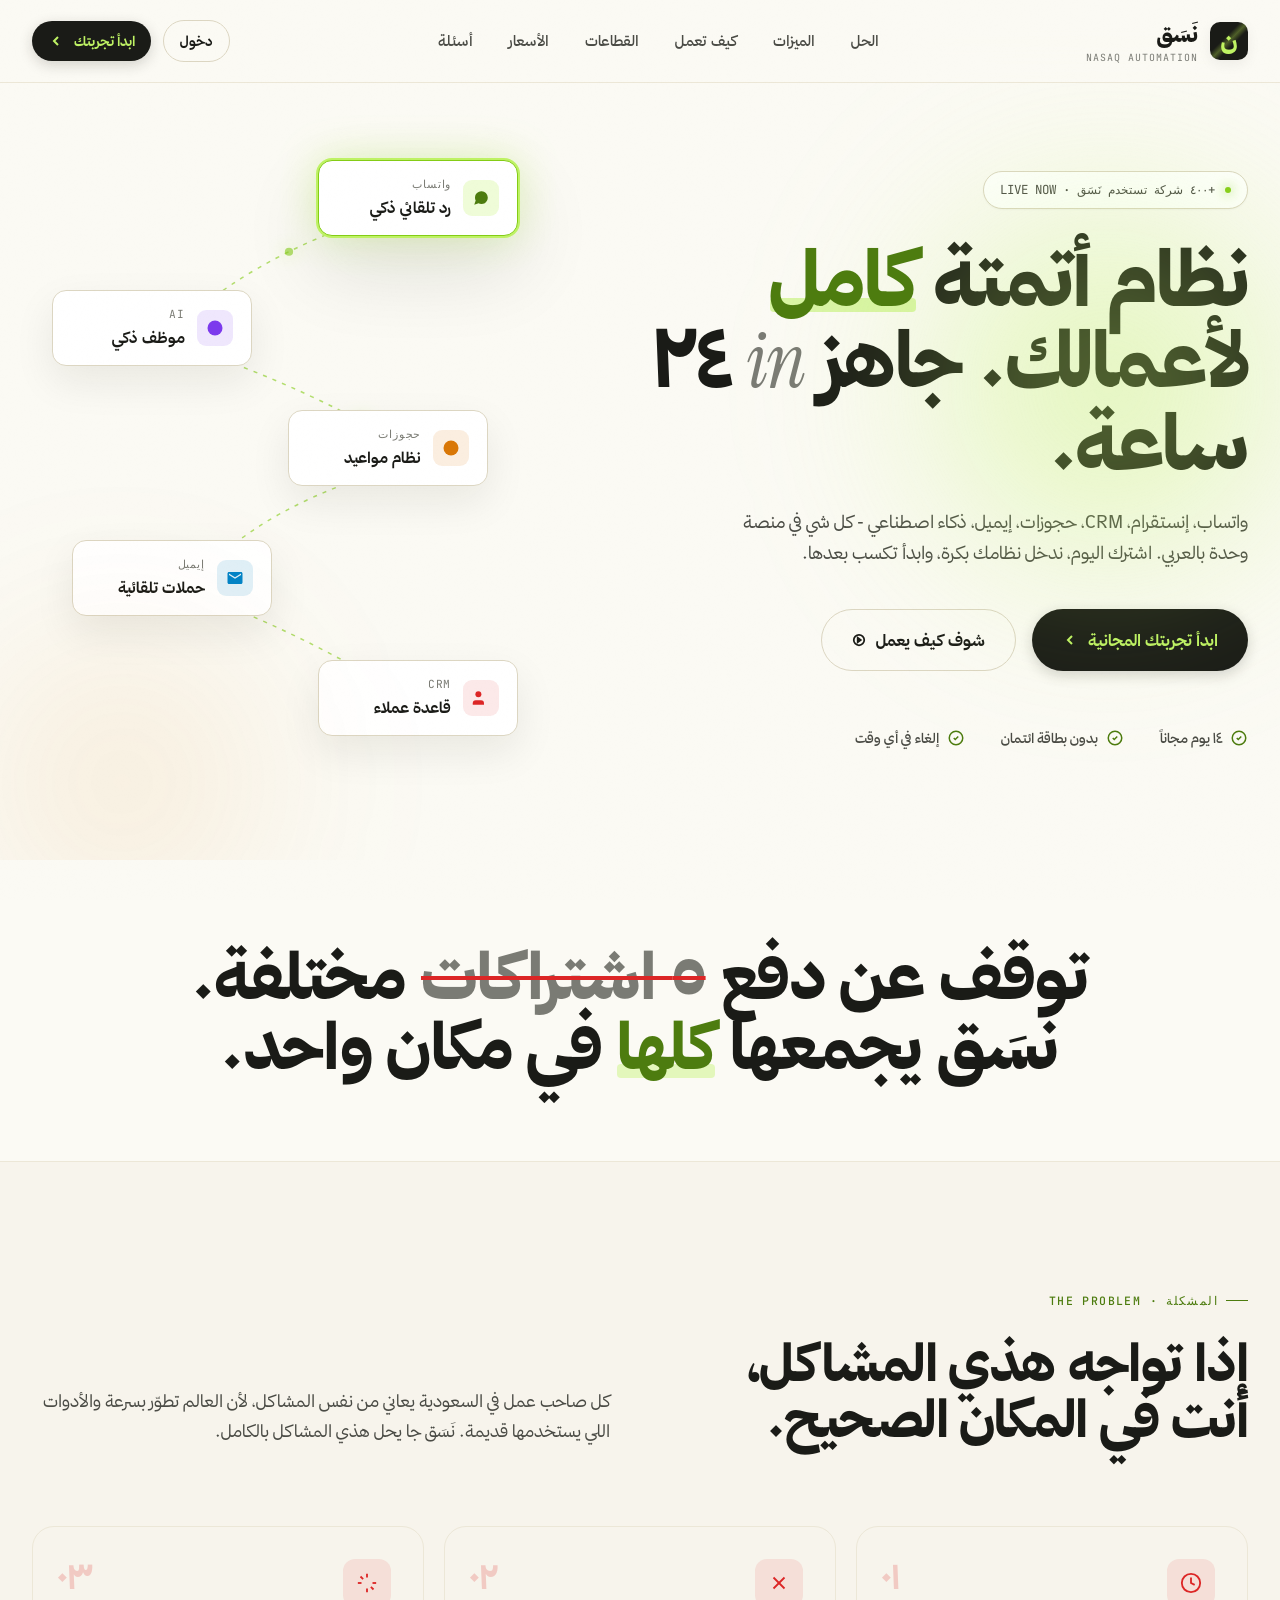
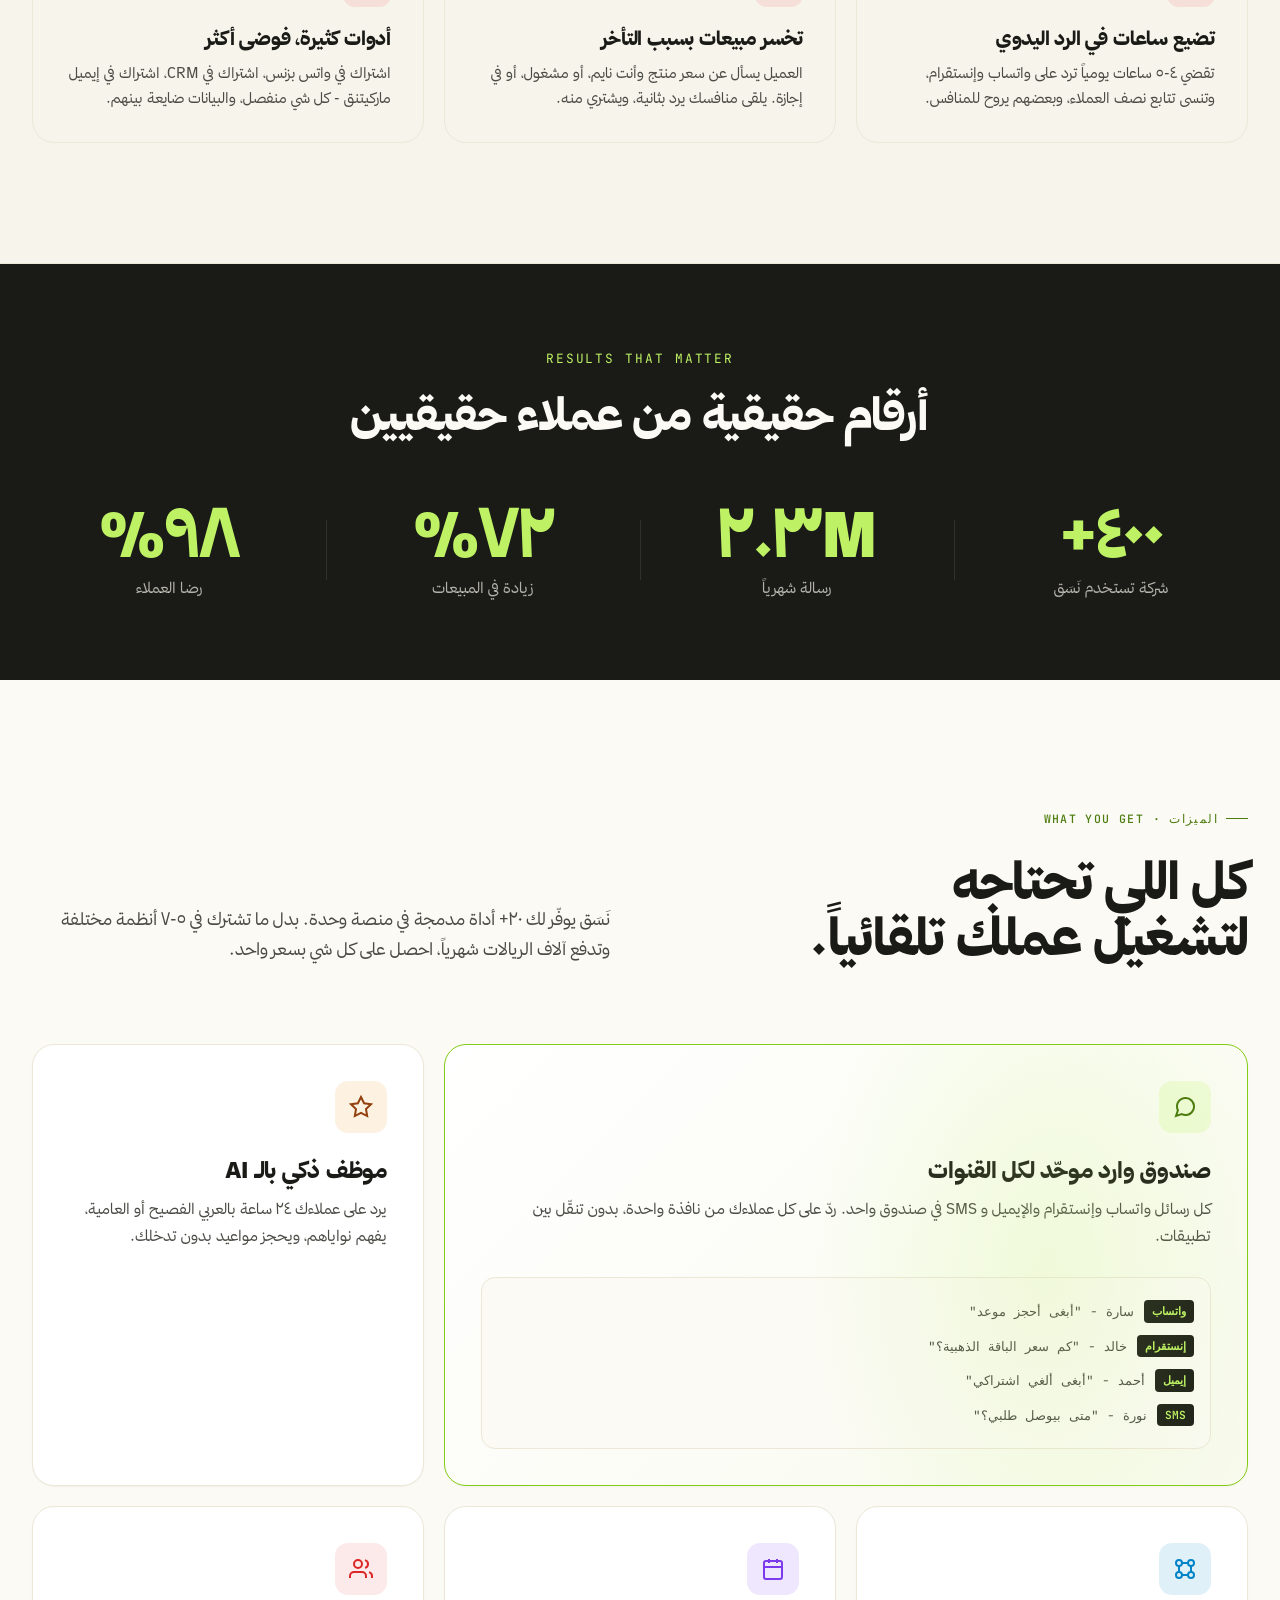
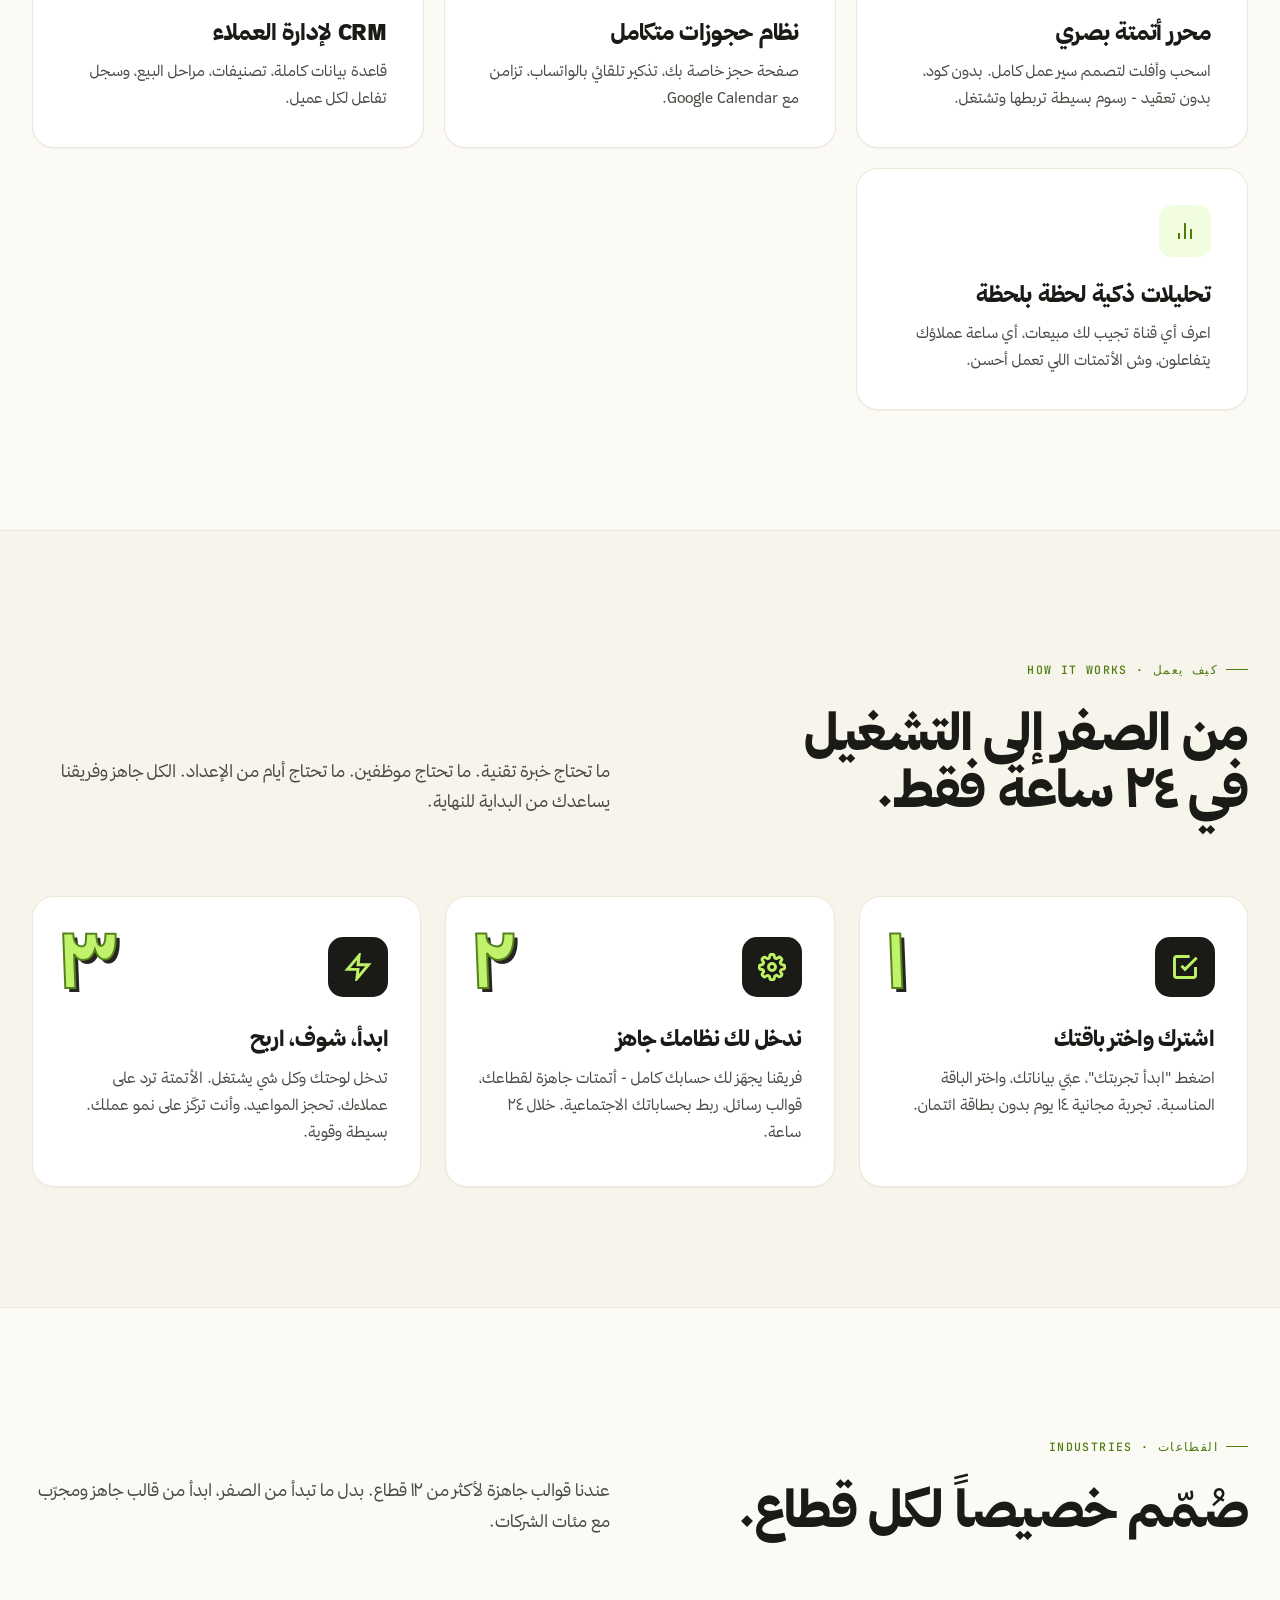
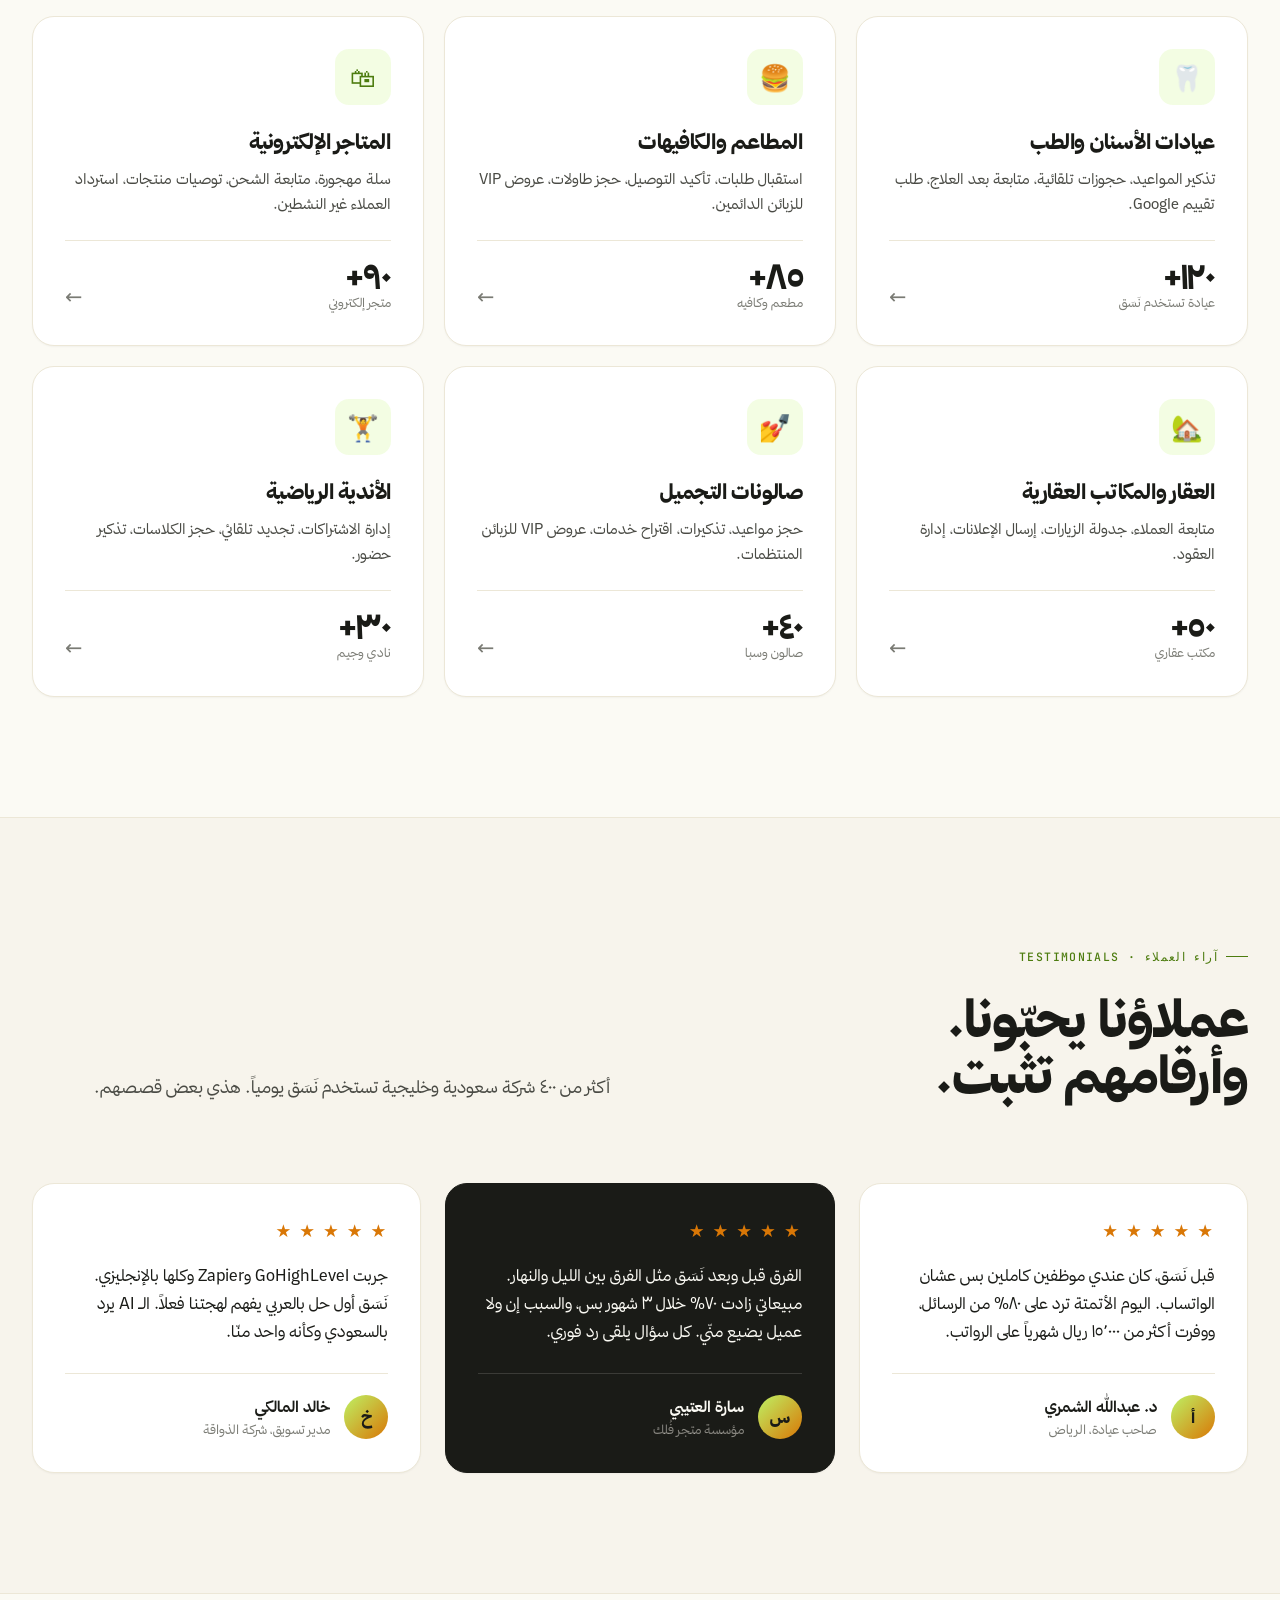
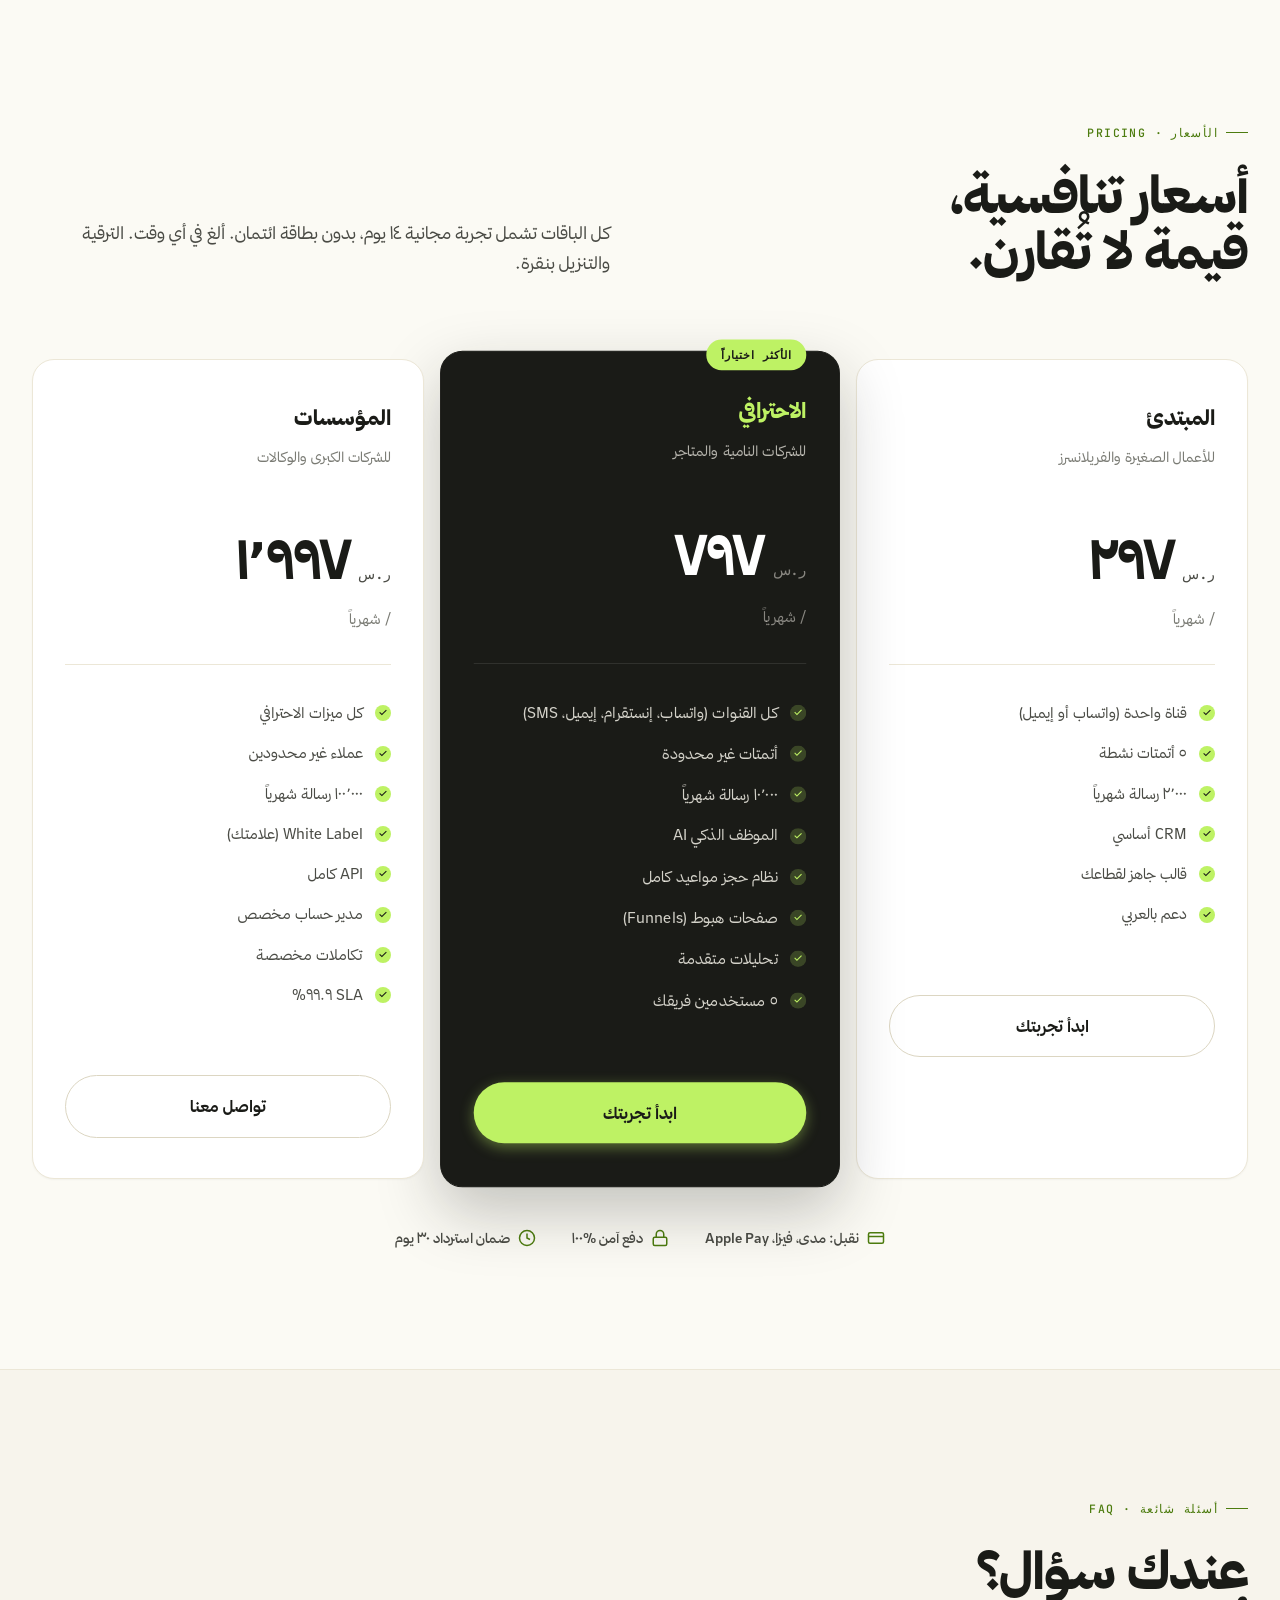
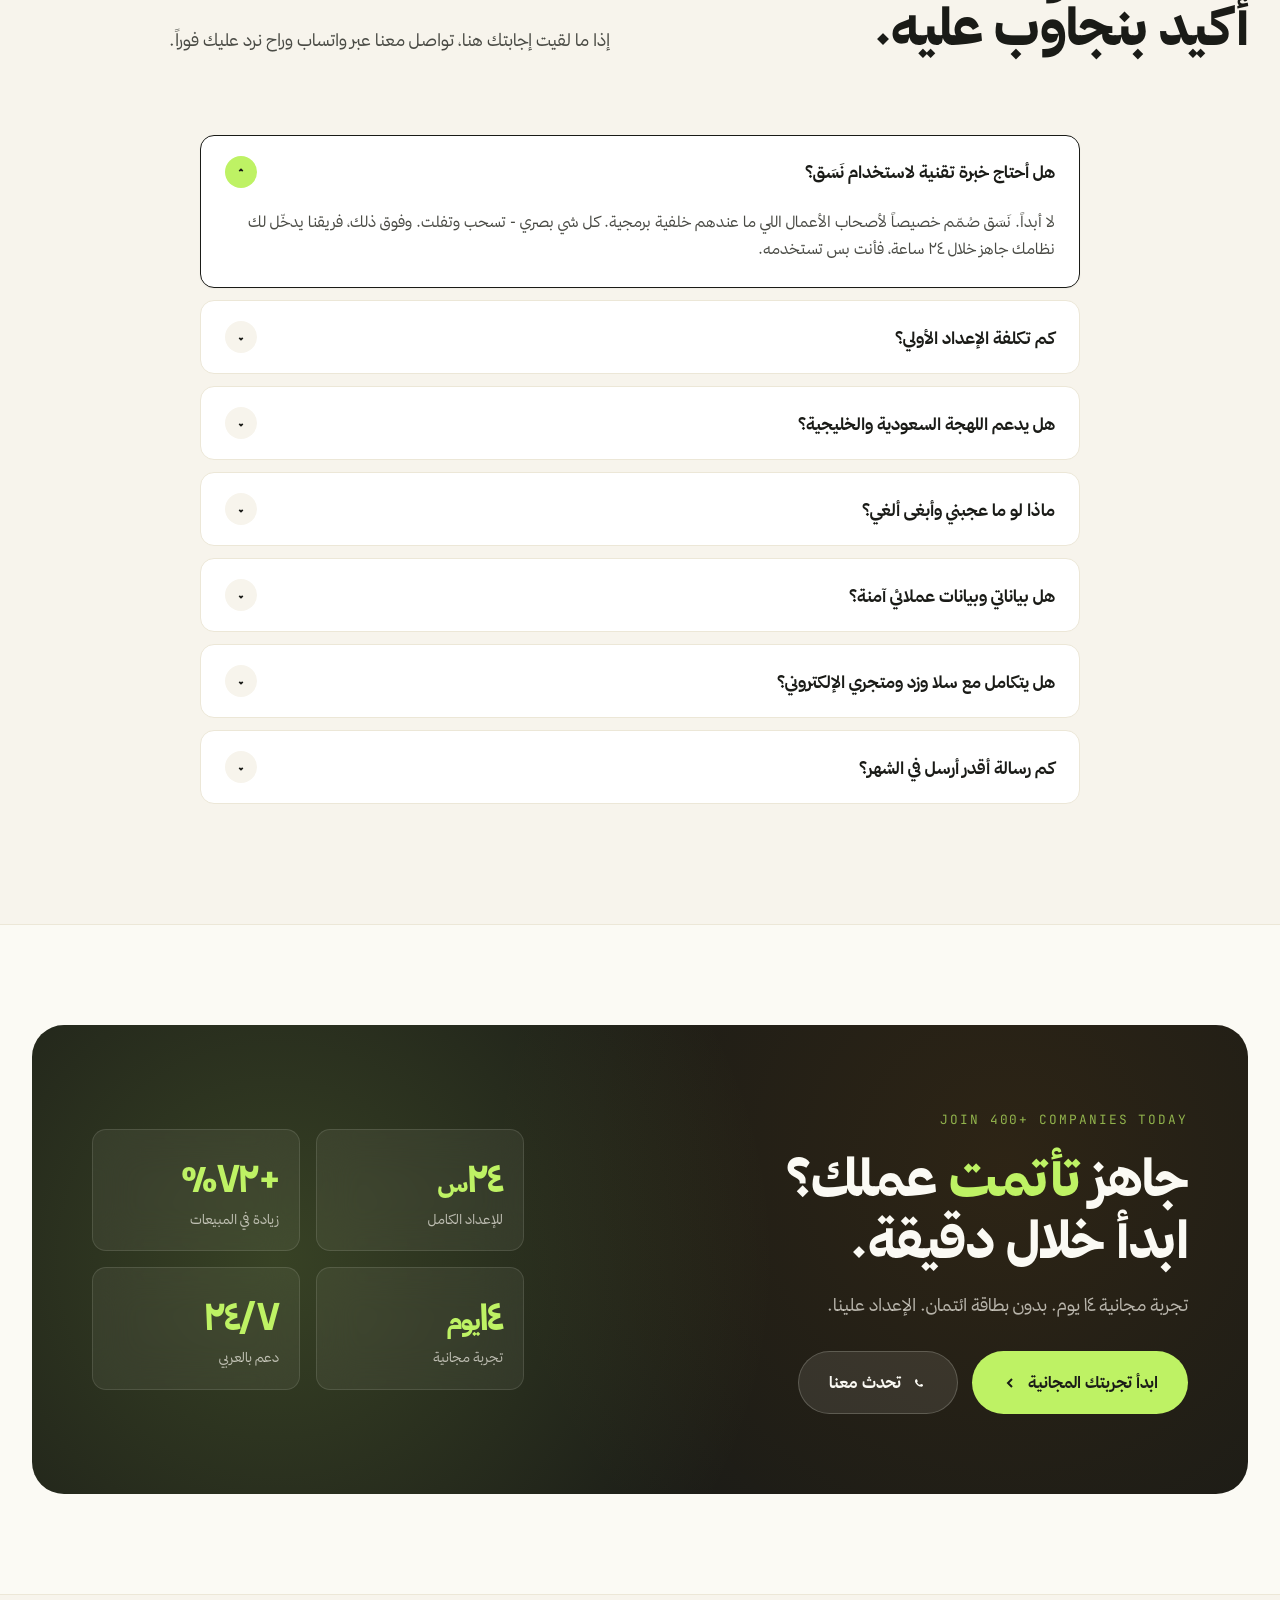
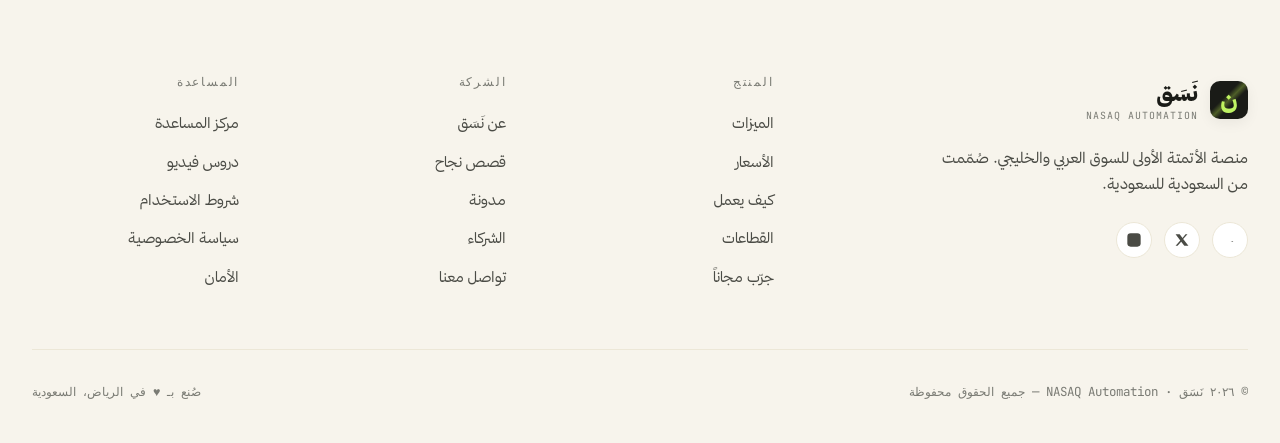
==== index.html @ 902bd319 "Initial commit: Nasaq automation marketing site" ====
<!DOCTYPE html>
<html lang="ar" dir="rtl">
<head>
<meta charset="UTF-8">
<meta name="viewport" content="width=device-width, initial-scale=1.0">
<title>نَسَق · نظام الأتمتة الكامل لأعمالك العربية</title>
<meta name="description" content="نظام أتمتة كامل بالعربي - واتساب، إنستقرام، CRM، حجوزات، AI - جاهز لك خلال ٢٤ ساعة. ابدأ مجاناً.">

<link rel="preconnect" href="https://fonts.googleapis.com">
<link rel="preconnect" href="https://fonts.gstatic.com" crossorigin>
<link href="https://fonts.googleapis.com/css2?family=JetBrains+Mono:wght@400;500;600&family=Instrument+Serif:ital@0;1&display=swap" rel="stylesheet">

<link rel="stylesheet" href="assets/styles.css">
</head>
<body>

<!-- ==================== NAV ==================== -->
<nav class="nav">
  <div class="nav-inner">
    <a href="index.html" class="brand">
      <div class="brand-mark">ن</div>
      <div>
        <div class="brand-name">نَسَق</div>
        <span class="brand-tag">NASAQ AUTOMATION</span>
      </div>
    </a>

    <div class="nav-links">
      <a href="#solution">الحل</a>
      <a href="#features">الميزات</a>
      <a href="#how">كيف تعمل</a>
      <a href="#industries">القطاعات</a>
      <a href="#pricing">الأسعار</a>
      <a href="#faq">أسئلة</a>
    </div>

    <div class="nav-cta">
      <a href="https://app.ahmadai.com/login" class="btn btn-ghost btn-pill">دخول</a>
      <a href="https://app.ahmadai.com/signup" class="btn btn-primary btn-pill">
        ابدأ تجربتك
        <svg class="btn-arrow" viewBox="0 0 16 16" fill="none" stroke="currentColor" stroke-width="2">
          <path d="M10 4l-4 4 4 4"/>
        </svg>
      </a>
    </div>
  </div>
</nav>

<!-- ==================== HERO ==================== -->
<section class="hero">
  <div class="wrap">
    <div class="hero-grid">
      <div class="hero-content">
        <div class="hero-pretitle">
          <span class="dot"></span>
          <span class="mono">+٤٠٠ شركة تستخدم نَسَق · LIVE NOW</span>
        </div>

        <h1 class="display-1">
          نظام أتمتة <span class="accent">كامل</span><br>
          لأعمالك. جاهز <span class="ital">in</span> ٢٤ ساعة.
        </h1>

        <p class="hero-desc">
          واتساب، إنستقرام، CRM، حجوزات، إيميل، ذكاء اصطناعي - كل شي في منصة وحدة بالعربي. اشترك اليوم، ندخل نظامك بكرة، وابدأ تكسب بعدها.
        </p>

        <div class="hero-cta">
          <a href="https://app.ahmadai.com/signup" class="btn btn-primary btn-lg">
            ابدأ تجربتك المجانية
            <svg class="btn-arrow" viewBox="0 0 16 16" fill="none" stroke="currentColor" stroke-width="2">
              <path d="M10 4l-4 4 4 4"/>
            </svg>
          </a>
          <a href="#how" class="btn btn-ghost btn-lg">
            شوف كيف يعمل
            <svg width="14" height="14" viewBox="0 0 16 16" fill="none" stroke="currentColor" stroke-width="2">
              <circle cx="8" cy="8" r="6"/>
              <path d="M6.5 5.5L10 8l-3.5 2.5v-5z" fill="currentColor"/>
            </svg>
          </a>
        </div>

        <div class="trust-row" style="justify-content: flex-start; margin-top: 32px;">
          <div class="trust-badge">
            <svg viewBox="0 0 24 24" fill="none" stroke="currentColor" stroke-width="2">
              <path d="M9 12l2 2 4-4M21 12a9 9 0 1 1-18 0 9 9 0 0 1 18 0z"/>
            </svg>
            ١٤ يوم مجاناً
          </div>
          <div class="trust-badge">
            <svg viewBox="0 0 24 24" fill="none" stroke="currentColor" stroke-width="2">
              <path d="M9 12l2 2 4-4M21 12a9 9 0 1 1-18 0 9 9 0 0 1 18 0z"/>
            </svg>
            بدون بطاقة ائتمان
          </div>
          <div class="trust-badge">
            <svg viewBox="0 0 24 24" fill="none" stroke="currentColor" stroke-width="2">
              <path d="M9 12l2 2 4-4M21 12a9 9 0 1 1-18 0 9 9 0 0 1 18 0z"/>
            </svg>
            إلغاء في أي وقت
          </div>
        </div>
      </div>

      <div class="hero-visual">
        <svg class="hero-svg" viewBox="0 0 500 600" preserveAspectRatio="none">
          <path class="flow-path" d="M 350 50 Q 200 100, 130 180" />
          <path class="flow-path" d="M 130 180 Q 280 230, 380 300" />
          <path class="flow-path" d="M 380 300 Q 220 340, 150 430" />
          <path class="flow-path" d="M 150 430 Q 280 480, 380 550" />
          <circle r="4" class="flow-pulse-svg">
            <animateMotion dur="6s" repeatCount="indefinite" path="M 350 50 Q 200 100, 130 180 Q 280 230, 380 300 Q 220 340, 150 430 Q 280 480, 380 550" />
          </circle>
          <circle r="4" class="flow-pulse-svg" opacity="0.6">
            <animateMotion dur="6s" begin="2s" repeatCount="indefinite" path="M 350 50 Q 200 100, 130 180 Q 280 230, 380 300 Q 220 340, 150 430 Q 280 480, 380 550" />
          </circle>
        </svg>

        <div class="flow-node n1 glow">
          <div class="flow-node-icon lime">
            <svg width="18" height="18" viewBox="0 0 24 24" fill="currentColor"><path d="M21 11.5a8.38 8.38 0 0 1-.9 3.8 8.5 8.5 0 0 1-7.6 4.7 8.38 8.38 0 0 1-3.8-.9L3 21l1.9-5.7a8.38 8.38 0 0 1-.9-3.8 8.5 8.5 0 0 1 4.7-7.6 8.38 8.38 0 0 1 3.8-.9h.5a8.48 8.48 0 0 1 8 8v.5z"/></svg>
          </div>
          <div>
            <div class="flow-node-label">واتساب</div>
            <div class="flow-node-title">رد تلقائي ذكي</div>
          </div>
        </div>

        <div class="flow-node n2">
          <div class="flow-node-icon grape">
            <svg width="18" height="18" viewBox="0 0 24 24" fill="currentColor"><circle cx="12" cy="12" r="10"/></svg>
          </div>
          <div>
            <div class="flow-node-label">AI</div>
            <div class="flow-node-title">موظف ذكي</div>
          </div>
        </div>

        <div class="flow-node n3">
          <div class="flow-node-icon amber">
            <svg width="18" height="18" viewBox="0 0 24 24" fill="currentColor"><circle cx="12" cy="12" r="10"/></svg>
          </div>
          <div>
            <div class="flow-node-label">حجوزات</div>
            <div class="flow-node-title">نظام مواعيد</div>
          </div>
        </div>

        <div class="flow-node n4">
          <div class="flow-node-icon sky">
            <svg width="18" height="18" viewBox="0 0 24 24" fill="currentColor"><path d="M20 4H4c-1.1 0-2 .9-2 2v12c0 1.1.9 2 2 2h16c1.1 0 2-.9 2-2V6c0-1.1-.9-2-2-2zm0 4l-8 5-8-5V6l8 5 8-5v2z"/></svg>
          </div>
          <div>
            <div class="flow-node-label">إيميل</div>
            <div class="flow-node-title">حملات تلقائية</div>
          </div>
        </div>

        <div class="flow-node n5">
          <div class="flow-node-icon rose">
            <svg width="18" height="18" viewBox="0 0 24 24" fill="currentColor"><path d="M16 21v-2a4 4 0 0 0-4-4H5a4 4 0 0 0-4 4v2"/><circle cx="8.5" cy="7" r="4"/></svg>
          </div>
          <div>
            <div class="flow-node-label">CRM</div>
            <div class="flow-node-title">قاعدة عملاء</div>
          </div>
        </div>
      </div>
    </div>
  </div>
</section>

<!-- ==================== BIG STATEMENT ==================== -->
<section class="big-statement" style="padding: 80px 0;">
  <div class="wrap">
    <h2>
      توقف عن دفع <span class="strike">٥ اشتراكات</span> مختلفة.<br>
      نَسَق يجمعها <span class="accent">كلها</span> في مكان واحد.
    </h2>
  </div>
</section>

<!-- ==================== PROBLEMS ==================== -->
<section id="solution" style="background: var(--ink-3); border-top: 1px solid var(--line-soft); border-bottom: 1px solid var(--line-soft);">
  <div class="wrap">
    <div class="section-head">
      <div>
        <span class="eyebrow">المشكلة · THE PROBLEM</span>
        <h2 class="display-2" style="margin-top: 24px;">إذا تواجه هذي المشاكل،<br>أنت في المكان الصحيح.</h2>
      </div>
      <p>كل صاحب عمل في السعودية يعاني من نفس المشاكل، لأن العالم تطوّر بسرعة والأدوات اللي يستخدمها قديمة. نَسَق جا يحل هذي المشاكل بالكامل.</p>
    </div>

    <div class="problems">
      <div class="problem-card">
        <div class="x">٠١</div>
        <div class="problem-icon">
          <svg viewBox="0 0 24 24" fill="none" stroke="currentColor" stroke-width="2">
            <circle cx="12" cy="12" r="10"/>
            <polyline points="12 6 12 12 16 14"/>
          </svg>
        </div>
        <h3>تضيع ساعات في الرد اليدوي</h3>
        <p>تقضي ٤-٥ ساعات يومياً ترد على واتساب وإنستقرام، وتنسى تتابع نصف العملاء، وبعضهم يروح للمنافس.</p>
      </div>

      <div class="problem-card">
        <div class="x">٠٢</div>
        <div class="problem-icon">
          <svg viewBox="0 0 24 24" fill="none" stroke="currentColor" stroke-width="2">
            <line x1="18" y1="6" x2="6" y2="18"/>
            <line x1="6" y1="6" x2="18" y2="18"/>
          </svg>
        </div>
        <h3>تخسر مبيعات بسبب التأخر</h3>
        <p>العميل يسأل عن سعر منتج وأنت نايم، أو مشغول، أو في إجازة. يلقى منافسك يرد بثانية، ويشتري منه.</p>
      </div>

      <div class="problem-card">
        <div class="x">٠٣</div>
        <div class="problem-icon">
          <svg viewBox="0 0 24 24" fill="none" stroke="currentColor" stroke-width="2">
            <line x1="12" y1="2" x2="12" y2="6"/>
            <line x1="12" y1="18" x2="12" y2="22"/>
            <line x1="4.93" y1="4.93" x2="7.76" y2="7.76"/>
            <line x1="16.24" y1="16.24" x2="19.07" y2="19.07"/>
            <line x1="2" y1="12" x2="6" y2="12"/>
            <line x1="18" y1="12" x2="22" y2="12"/>
          </svg>
        </div>
        <h3>أدوات كثيرة، فوضى أكثر</h3>
        <p>اشتراك في واتس بزنس، اشتراك في CRM، اشتراك في إيميل ماركيتنق - كل شي منفصل، والبيانات ضايعة بينهم.</p>
      </div>
    </div>
  </div>
</section>

<!-- ==================== COUNTER SECTION ==================== -->
<section class="counter-section">
  <div class="wrap">
    <div style="text-align: center; margin-bottom: 60px;">
      <span class="mono" style="color: var(--lime); font-size: 0.8rem; letter-spacing: 0.15em;">RESULTS THAT MATTER</span>
      <h2 style="margin-top: 16px; color: var(--ink-1); font-size: clamp(1.8rem, 3.5vw, 2.8rem);">أرقام حقيقية من عملاء حقيقيين</h2>
    </div>

    <div class="counter-grid">
      <div class="counter">
        <div class="counter-num">٤٠٠+</div>
        <div class="counter-lbl">شركة تستخدم نَسَق</div>
      </div>
      <div class="counter">
        <div class="counter-num">٢.٣M</div>
        <div class="counter-lbl">رسالة شهرياً</div>
      </div>
      <div class="counter">
        <div class="counter-num">٧٢٪</div>
        <div class="counter-lbl">زيادة في المبيعات</div>
      </div>
      <div class="counter">
        <div class="counter-num">٩٨٪</div>
        <div class="counter-lbl">رضا العملاء</div>
      </div>
    </div>
  </div>
</section>

<!-- ==================== FEATURES ==================== -->
<section id="features">
  <div class="wrap">
    <div class="section-head">
      <div>
        <span class="eyebrow">الميزات · WHAT YOU GET</span>
        <h2 class="display-2" style="margin-top: 24px;">كل اللي تحتاجه<br>لتشغيل عملك تلقائياً.</h2>
      </div>
      <p>نَسَق يوفّر لك ٢٠+ أداة مدمجة في منصة وحدة. بدل ما تشترك في ٥-٧ أنظمة مختلفة وتدفع آلاف الريالات شهرياً، احصل على كل شي بسعر واحد.</p>
    </div>

    <div class="features">
      <div class="feature-card feature-hero span-8">
        <div class="feature-icon">
          <svg viewBox="0 0 24 24" fill="none" stroke="currentColor" stroke-width="2">
            <path d="M21 11.5a8.38 8.38 0 0 1-.9 3.8 8.5 8.5 0 0 1-7.6 4.7 8.38 8.38 0 0 1-3.8-.9L3 21l1.9-5.7a8.38 8.38 0 0 1-.9-3.8 8.5 8.5 0 0 1 4.7-7.6 8.38 8.38 0 0 1 3.8-.9h.5a8.48 8.48 0 0 1 8 8v.5z"/>
          </svg>
        </div>
        <h3>صندوق وارد موحّد لكل القنوات</h3>
        <p>كل رسائل واتساب وإنستقرام والإيميل و SMS في صندوق واحد. ردّ على كل عملاءك من نافذة واحدة، بدون تنقّل بين تطبيقات.</p>

        <div class="feature-mini-demo">
          <div class="demo-line"><span class="tag">واتساب</span> سارة - "أبغى أحجز موعد"</div>
          <div class="demo-line"><span class="tag">إنستقرام</span> خالد - "كم سعر الباقة الذهبية؟"</div>
          <div class="demo-line"><span class="tag">إيميل</span> أحمد - "أبغى ألغي اشتراكي"</div>
          <div class="demo-line"><span class="tag">SMS</span> نورة - "متى بيوصل طلبي؟"</div>
        </div>
      </div>

      <div class="feature-card span-4">
        <div class="feature-icon" style="background: rgba(244, 184, 96, 0.18); color: var(--amber-deep);">
          <svg viewBox="0 0 24 24" fill="none" stroke="currentColor" stroke-width="2">
            <polygon points="12 2 15.09 8.26 22 9.27 17 14.14 18.18 21.02 12 17.77 5.82 21.02 7 14.14 2 9.27 8.91 8.26 12 2"/>
          </svg>
        </div>
        <h3>موظف ذكي بالـ AI</h3>
        <p>يرد على عملاءك ٢٤ ساعة بالعربي الفصيح أو العامية، يفهم نواياهم، ويحجز مواعيد بدون تدخلك.</p>
      </div>

      <div class="feature-card span-4">
        <div class="feature-icon" style="background: rgba(2, 132, 199, 0.12); color: var(--sky);">
          <svg viewBox="0 0 24 24" fill="none" stroke="currentColor" stroke-width="2">
            <circle cx="6" cy="6" r="3"/>
            <circle cx="18" cy="6" r="3"/>
            <circle cx="6" cy="18" r="3"/>
            <circle cx="18" cy="18" r="3"/>
            <path d="M9 6h6M6 9v6M18 9v6M9 18h6"/>
          </svg>
        </div>
        <h3>محرر أتمتة بصري</h3>
        <p>اسحب وأفلت لتصمم سير عمل كامل. بدون كود، بدون تعقيد - رسوم بسيطة تربطها وتشتغل.</p>
      </div>

      <div class="feature-card span-4">
        <div class="feature-icon" style="background: rgba(124, 58, 237, 0.12); color: var(--grape);">
          <svg viewBox="0 0 24 24" fill="none" stroke="currentColor" stroke-width="2">
            <rect x="3" y="4" width="18" height="18" rx="2"/>
            <line x1="16" y1="2" x2="16" y2="6"/>
            <line x1="8" y1="2" x2="8" y2="6"/>
            <line x1="3" y1="10" x2="21" y2="10"/>
          </svg>
        </div>
        <h3>نظام حجوزات متكامل</h3>
        <p>صفحة حجز خاصة بك، تذكير تلقائي بالواتساب، تزامن مع Google Calendar.</p>
      </div>

      <div class="feature-card span-4">
        <div class="feature-icon" style="background: rgba(220, 38, 38, 0.10); color: var(--rose);">
          <svg viewBox="0 0 24 24" fill="none" stroke="currentColor" stroke-width="2">
            <path d="M17 21v-2a4 4 0 0 0-4-4H5a4 4 0 0 0-4 4v2"/>
            <circle cx="9" cy="7" r="4"/>
            <path d="M23 21v-2a4 4 0 0 0-3-3.87"/>
            <path d="M16 3.13a4 4 0 0 1 0 7.75"/>
          </svg>
        </div>
        <h3>CRM لإدارة العملاء</h3>
        <p>قاعدة بيانات كاملة، تصنيفات، مراحل البيع، وسجل تفاعل لكل عميل.</p>
      </div>

      <div class="feature-card span-4">
        <div class="feature-icon">
          <svg viewBox="0 0 24 24" fill="none" stroke="currentColor" stroke-width="2">
            <line x1="18" y1="20" x2="18" y2="10"/>
            <line x1="12" y1="20" x2="12" y2="4"/>
            <line x1="6" y1="20" x2="6" y2="14"/>
          </svg>
        </div>
        <h3>تحليلات ذكية لحظة بلحظة</h3>
        <p>اعرف أي قناة تجيب لك مبيعات، أي ساعة عملاؤك يتفاعلون، وش الأتمتات اللي تعمل أحسن.</p>
      </div>
    </div>
  </div>
</section>

<!-- ==================== HOW IT WORKS ==================== -->
<section id="how" style="background: var(--ink-3); border-top: 1px solid var(--line-soft); border-bottom: 1px solid var(--line-soft);">
  <div class="wrap">
    <div class="section-head">
      <div>
        <span class="eyebrow">كيف يعمل · HOW IT WORKS</span>
        <h2 class="display-2" style="margin-top: 24px;">من الصفر إلى التشغيل<br>في ٢٤ ساعة فقط.</h2>
      </div>
      <p>ما تحتاج خبرة تقنية. ما تحتاج موظفين. ما تحتاج أيام من الإعداد. الكل جاهز وفريقنا يساعدك من البداية للنهاية.</p>
    </div>

    <div class="steps">
      <div class="steps-connector"></div>

      <div class="step">
        <div class="step-num">١</div>
        <div class="step-icon">
          <svg viewBox="0 0 24 24" fill="none" stroke="currentColor" stroke-width="2.5">
            <path d="M9 11l3 3L22 4"/>
            <path d="M21 12v7a2 2 0 0 1-2 2H5a2 2 0 0 1-2-2V5a2 2 0 0 1 2-2h11"/>
          </svg>
        </div>
        <h3>اشترك واختر باقتك</h3>
        <p>اضغط "ابدأ تجربتك"، عبّي بياناتك، واختر الباقة المناسبة. تجربة مجانية ١٤ يوم بدون بطاقة ائتمان.</p>
      </div>

      <div class="step">
        <div class="step-num">٢</div>
        <div class="step-icon">
          <svg viewBox="0 0 24 24" fill="none" stroke="currentColor" stroke-width="2.5">
            <circle cx="12" cy="12" r="3"/>
            <path d="M19.4 15a1.65 1.65 0 0 0 .33 1.82l.06.06a2 2 0 0 1-2.83 2.83l-.06-.06a1.65 1.65 0 0 0-1.82-.33 1.65 1.65 0 0 0-1 1.51V21a2 2 0 0 1-4 0v-.09A1.65 1.65 0 0 0 9 19.4a1.65 1.65 0 0 0-1.82.33l-.06.06a2 2 0 0 1-2.83-2.83l.06-.06a1.65 1.65 0 0 0 .33-1.82 1.65 1.65 0 0 0-1.51-1H3a2 2 0 0 1 0-4h.09A1.65 1.65 0 0 0 4.6 9a1.65 1.65 0 0 0-.33-1.82l-.06-.06a2 2 0 0 1 2.83-2.83l.06.06a1.65 1.65 0 0 0 1.82.33H9a1.65 1.65 0 0 0 1-1.51V3a2 2 0 0 1 4 0v.09a1.65 1.65 0 0 0 1 1.51 1.65 1.65 0 0 0 1.82-.33l.06-.06a2 2 0 0 1 2.83 2.83l-.06.06a1.65 1.65 0 0 0-.33 1.82V9a1.65 1.65 0 0 0 1.51 1H21a2 2 0 0 1 0 4h-.09a1.65 1.65 0 0 0-1.51 1z"/>
          </svg>
        </div>
        <h3>ندخل لك نظامك جاهز</h3>
        <p>فريقنا يجهّز لك حسابك كامل - أتمتات جاهزة لقطاعك، قوالب رسائل، ربط بحساباتك الاجتماعية. خلال ٢٤ ساعة.</p>
      </div>

      <div class="step">
        <div class="step-num">٣</div>
        <div class="step-icon">
          <svg viewBox="0 0 24 24" fill="none" stroke="currentColor" stroke-width="2.5">
            <polygon points="13 2 3 14 12 14 11 22 21 10 12 10 13 2"/>
          </svg>
        </div>
        <h3>ابدأ، شوف، اربح</h3>
        <p>تدخل لوحتك وكل شي يشتغل. الأتمتة ترد على عملاءك، تحجز المواعيد، وأنت تركّز على نمو عملك. بسيطة وقوية.</p>
      </div>
    </div>
  </div>
</section>

<!-- ==================== INDUSTRIES ==================== -->
<section id="industries">
  <div class="wrap">
    <div class="section-head">
      <div>
        <span class="eyebrow">القطاعات · INDUSTRIES</span>
        <h2 class="display-2" style="margin-top: 24px;">صُمّم خصيصاً لكل قطاع.</h2>
      </div>
      <p>عندنا قوالب جاهزة لأكثر من ١٢ قطاع. بدل ما تبدأ من الصفر، ابدأ من قالب جاهز ومجرّب مع مئات الشركات.</p>
    </div>

    <div class="industries">
      <div class="industry-card">
        <div class="industry-icon">🦷</div>
        <h3>عيادات الأسنان والطب</h3>
        <p>تذكير المواعيد، حجوزات تلقائية، متابعة بعد العلاج، طلب تقييم Google.</p>
        <div class="industry-stat">
          <div>
            <div class="num">١٢٠+</div>
            <div class="lbl">عيادة تستخدم نَسَق</div>
          </div>
          <div class="industry-arrow">←</div>
        </div>
      </div>

      <div class="industry-card">
        <div class="industry-icon">🍔</div>
        <h3>المطاعم والكافيهات</h3>
        <p>استقبال طلبات، تأكيد التوصيل، حجز طاولات، عروض VIP للزبائن الدائمين.</p>
        <div class="industry-stat">
          <div>
            <div class="num">٨٥+</div>
            <div class="lbl">مطعم وكافيه</div>
          </div>
          <div class="industry-arrow">←</div>
        </div>
      </div>

      <div class="industry-card">
        <div class="industry-icon">🛍</div>
        <h3>المتاجر الإلكترونية</h3>
        <p>سلة مهجورة، متابعة الشحن، توصيات منتجات، استرداد العملاء غير النشطين.</p>
        <div class="industry-stat">
          <div>
            <div class="num">٩٠+</div>
            <div class="lbl">متجر إلكتروني</div>
          </div>
          <div class="industry-arrow">←</div>
        </div>
      </div>

      <div class="industry-card">
        <div class="industry-icon">🏡</div>
        <h3>العقار والمكاتب العقارية</h3>
        <p>متابعة العملاء، جدولة الزيارات، إرسال الإعلانات، إدارة العقود.</p>
        <div class="industry-stat">
          <div>
            <div class="num">٥٠+</div>
            <div class="lbl">مكتب عقاري</div>
          </div>
          <div class="industry-arrow">←</div>
        </div>
      </div>

      <div class="industry-card">
        <div class="industry-icon">💅</div>
        <h3>صالونات التجميل</h3>
        <p>حجز مواعيد، تذكيرات، اقتراح خدمات، عروض VIP للزبائن المنتظمات.</p>
        <div class="industry-stat">
          <div>
            <div class="num">٤٠+</div>
            <div class="lbl">صالون وسبا</div>
          </div>
          <div class="industry-arrow">←</div>
        </div>
      </div>

      <div class="industry-card">
        <div class="industry-icon">🏋️</div>
        <h3>الأندية الرياضية</h3>
        <p>إدارة الاشتراكات، تجديد تلقائي، حجز الكلاسات، تذكير حضور.</p>
        <div class="industry-stat">
          <div>
            <div class="num">٣٠+</div>
            <div class="lbl">نادي وجيم</div>
          </div>
          <div class="industry-arrow">←</div>
        </div>
      </div>
    </div>
  </div>
</section>

<!-- ==================== TESTIMONIALS ==================== -->
<section style="background: var(--ink-3); border-top: 1px solid var(--line-soft); border-bottom: 1px solid var(--line-soft);">
  <div class="wrap">
    <div class="section-head">
      <div>
        <span class="eyebrow">آراء العملاء · TESTIMONIALS</span>
        <h2 class="display-2" style="margin-top: 24px;">عملاؤنا يحبّونا.<br>وأرقامهم تثبت.</h2>
      </div>
      <p>أكثر من ٤٠٠ شركة سعودية وخليجية تستخدم نَسَق يومياً. هذي بعض قصصهم.</p>
    </div>

    <div class="testimonials">
      <div class="testimonial">
        <div class="testimonial-stars">★ ★ ★ ★ ★</div>
        <p class="testimonial-text">
          قبل نَسَق، كان عندي موظفين كاملين بس عشان الواتساب. اليوم الأتمتة ترد على ٨٠٪ من الرسائل، ووفرت أكثر من ١٥٬٠٠٠ ريال شهرياً على الرواتب.
        </p>
        <div class="testimonial-author">
          <div class="testimonial-avatar">أ</div>
          <div>
            <div class="testimonial-name">د. عبدالله الشمري</div>
            <div class="testimonial-role">صاحب عيادة، الرياض</div>
          </div>
        </div>
      </div>

      <div class="testimonial feature">
        <div class="testimonial-stars">★ ★ ★ ★ ★</div>
        <p class="testimonial-text">
          الفرق قبل وبعد نَسَق مثل الفرق بين الليل والنهار. مبيعاتي زادت ٧٠٪ خلال ٣ شهور بس، والسبب إن ولا عميل يضيع منّي. كل سؤال يلقى رد فوري.
        </p>
        <div class="testimonial-author">
          <div class="testimonial-avatar">س</div>
          <div>
            <div class="testimonial-name">سارة العتيبي</div>
            <div class="testimonial-role">مؤسسة متجر فُلك</div>
          </div>
        </div>
      </div>

      <div class="testimonial">
        <div class="testimonial-stars">★ ★ ★ ★ ★</div>
        <p class="testimonial-text">
          جربت GoHighLevel وZapier وكلها بالإنجليزي. نَسَق أول حل بالعربي يفهم لهجتنا فعلاً. الـ AI يرد بالسعودي وكأنه واحد منّا.
        </p>
        <div class="testimonial-author">
          <div class="testimonial-avatar">خ</div>
          <div>
            <div class="testimonial-name">خالد المالكي</div>
            <div class="testimonial-role">مدير تسويق، شركة الذواقة</div>
          </div>
        </div>
      </div>
    </div>
  </div>
</section>

<!-- ==================== PRICING ==================== -->
<section id="pricing">
  <div class="wrap">
    <div class="section-head">
      <div>
        <span class="eyebrow">الأسعار · PRICING</span>
        <h2 class="display-2" style="margin-top: 24px;">أسعار تنافسية،<br>قيمة لا تُقارن.</h2>
      </div>
      <p>كل الباقات تشمل تجربة مجانية ١٤ يوم، بدون بطاقة ائتمان. ألغ في أي وقت. الترقية والتنزيل بنقرة.</p>
    </div>

    <div class="pricing-grid">
      <div class="price-card">
        <div class="price-name">المبتدئ</div>
        <div class="price-desc">للأعمال الصغيرة والفريلانسرز</div>

        <div class="price-amount">
          <span class="price-currency">ر.س</span>
          <span class="price-num">٢٩٧</span>
        </div>
        <div class="price-period">/ شهرياً</div>

        <ul class="price-features">
          <li>قناة واحدة (واتساب أو إيميل)</li>
          <li>٥ أتمتات نشطة</li>
          <li>٢٬٠٠٠ رسالة شهرياً</li>
          <li>CRM أساسي</li>
          <li>قالب جاهز لقطاعك</li>
          <li>دعم بالعربي</li>
        </ul>

        <a href="https://app.ahmadai.com/signup?plan=starter" class="btn btn-ghost price-cta btn-lg">ابدأ تجربتك</a>
      </div>

      <div class="price-card featured">
        <div class="price-badge">الأكثر اختياراً</div>
        <div class="price-name">الاحترافي</div>
        <div class="price-desc">للشركات النامية والمتاجر</div>

        <div class="price-amount">
          <span class="price-currency">ر.س</span>
          <span class="price-num">٧٩٧</span>
        </div>
        <div class="price-period">/ شهرياً</div>

        <ul class="price-features">
          <li>كل القنوات (واتساب، إنستقرام، إيميل، SMS)</li>
          <li>أتمتات غير محدودة</li>
          <li>١٠٬٠٠٠ رسالة شهرياً</li>
          <li>الموظف الذكي AI</li>
          <li>نظام حجز مواعيد كامل</li>
          <li>صفحات هبوط (Funnels)</li>
          <li>تحليلات متقدمة</li>
          <li>٥ مستخدمين فريقك</li>
        </ul>

        <a href="https://app.ahmadai.com/signup?plan=pro" class="btn btn-lime price-cta btn-lg">ابدأ تجربتك</a>
      </div>

      <div class="price-card">
        <div class="price-name">المؤسسات</div>
        <div class="price-desc">للشركات الكبرى والوكالات</div>

        <div class="price-amount">
          <span class="price-currency">ر.س</span>
          <span class="price-num">١٬٩٩٧</span>
        </div>
        <div class="price-period">/ شهرياً</div>

        <ul class="price-features">
          <li>كل ميزات الاحترافي</li>
          <li>عملاء غير محدودين</li>
          <li>١٠٠٬٠٠٠ رسالة شهرياً</li>
          <li>White Label (علامتك)</li>
          <li>API كامل</li>
          <li>مدير حساب مخصص</li>
          <li>تكاملات مخصصة</li>
          <li>SLA ٩٩.٩٪</li>
        </ul>

        <a href="https://app.ahmadai.com/signup?plan=enterprise" class="btn btn-ghost price-cta btn-lg">تواصل معنا</a>
      </div>
    </div>

    <div class="trust-row" style="margin-top: 48px;">
      <div class="trust-badge">
        <svg viewBox="0 0 24 24" fill="none" stroke="currentColor" stroke-width="2"><rect x="2" y="5" width="20" height="14" rx="2"/><path d="M2 10h20"/></svg>
        نقبل: مدى، فيزا، Apple Pay
      </div>
      <div class="trust-badge">
        <svg viewBox="0 0 24 24" fill="none" stroke="currentColor" stroke-width="2"><rect x="3" y="11" width="18" height="11" rx="2"/><path d="M7 11V7a5 5 0 0 1 10 0v4"/></svg>
        دفع آمن ٪١٠٠
      </div>
      <div class="trust-badge">
        <svg viewBox="0 0 24 24" fill="none" stroke="currentColor" stroke-width="2"><circle cx="12" cy="12" r="10"/><polyline points="12 6 12 12 16 14"/></svg>
        ضمان استرداد ٣٠ يوم
      </div>
    </div>
  </div>
</section>

<!-- ==================== FAQ ==================== -->
<section id="faq" style="background: var(--ink-3); border-top: 1px solid var(--line-soft); border-bottom: 1px solid var(--line-soft);">
  <div class="wrap">
    <div class="section-head">
      <div>
        <span class="eyebrow">أسئلة شائعة · FAQ</span>
        <h2 class="display-2" style="margin-top: 24px;">عندك سؤال؟<br>أكيد بنجاوب عليه.</h2>
      </div>
      <p>إذا ما لقيت إجابتك هنا، تواصل معنا عبر واتساب وراح نرد عليك فوراً.</p>
    </div>

    <div class="faq">
      <div class="faq-item">
        <button class="faq-q">
          هل أحتاج خبرة تقنية لاستخدام نَسَق؟
          <span class="faq-icon">
            <svg viewBox="0 0 16 16" fill="none" stroke="currentColor" stroke-width="2"><polyline points="6 9 8 11 10 9"/></svg>
          </span>
        </button>
        <div class="faq-a">
          لا أبداً. نَسَق صُمّم خصيصاً لأصحاب الأعمال اللي ما عندهم خلفية برمجية. كل شي بصري - تسحب وتفلت. وفوق ذلك، فريقنا يدخّل لك نظامك جاهز خلال ٢٤ ساعة، فأنت بس تستخدمه.
        </div>
      </div>

      <div class="faq-item">
        <button class="faq-q">
          كم تكلفة الإعداد الأولي؟
          <span class="faq-icon">
            <svg viewBox="0 0 16 16" fill="none" stroke="currentColor" stroke-width="2"><polyline points="6 9 8 11 10 9"/></svg>
          </span>
        </button>
        <div class="faq-a">
          الإعداد <strong>مجاني تماماً</strong> مع كل الباقات. فريقنا يدخل نظامك، يربط حساباتك، يجهّز الأتمتات، ويدرّبك على الاستخدام - كل هذا ضمن اشتراكك الشهري.
        </div>
      </div>

      <div class="faq-item">
        <button class="faq-q">
          هل يدعم اللهجة السعودية والخليجية؟
          <span class="faq-icon">
            <svg viewBox="0 0 16 16" fill="none" stroke="currentColor" stroke-width="2"><polyline points="6 9 8 11 10 9"/></svg>
          </span>
        </button>
        <div class="faq-a">
          نعم! نَسَق أول منصة أتمتة مصممة بالكامل للسوق العربي والخليجي. الموظف الذكي AI يفهم اللهجات (سعودي، إماراتي، كويتي، الخ) ويرد بنفس اللهجة. كمان كل قوالبنا مكتوبة بأسلوب خليجي طبيعي.
        </div>
      </div>

      <div class="faq-item">
        <button class="faq-q">
          ماذا لو ما عجبني وأبغى ألغي؟
          <span class="faq-icon">
            <svg viewBox="0 0 16 16" fill="none" stroke="currentColor" stroke-width="2"><polyline points="6 9 8 11 10 9"/></svg>
          </span>
        </button>
        <div class="faq-a">
          نقدم ضمان استرداد ٣٠ يوم - استخدم النظام، وإذا ما عجبك لأي سبب، استرد كامل فلوسك بدون أسئلة. كمان تقدر تلغي اشتراكك في أي وقت من لوحة التحكم بضغطة زر.
        </div>
      </div>

      <div class="faq-item">
        <button class="faq-q">
          هل بياناتي وبيانات عملائي آمنة؟
          <span class="faq-icon">
            <svg viewBox="0 0 16 16" fill="none" stroke="currentColor" stroke-width="2"><polyline points="6 9 8 11 10 9"/></svg>
          </span>
        </button>
        <div class="faq-a">
          نعم ١٠٠٪. نستخدم أعلى معايير الأمان (تشفير AES-256، خوادم في أوروبا، شهادات SOC 2)، ومتوافقين مع نظام حماية البيانات السعودي PDPL. بياناتك لك وحدك - نحن لا نبيعها ولا نشاركها.
        </div>
      </div>

      <div class="faq-item">
        <button class="faq-q">
          هل يتكامل مع سلا وزد ومتجري الإلكتروني؟
          <span class="faq-icon">
            <svg viewBox="0 0 16 16" fill="none" stroke="currentColor" stroke-width="2"><polyline points="6 9 8 11 10 9"/></svg>
          </span>
        </button>
        <div class="faq-a">
          أكيد. نتكامل مع سلا، زد، شوبيفاي، وأكثر من ٤٠ منصة عالمية وسعودية. كمان نتكامل مع طرق الدفع المحلية: مدى، STC Pay، Tabby، Tamara. ولو احتجت تكامل خاص، فريقنا يبنيه لك.
        </div>
      </div>

      <div class="faq-item">
        <button class="faq-q">
          كم رسالة أقدر أرسل في الشهر؟
          <span class="faq-icon">
            <svg viewBox="0 0 16 16" fill="none" stroke="currentColor" stroke-width="2"><polyline points="6 9 8 11 10 9"/></svg>
          </span>
        </button>
        <div class="faq-a">
          يعتمد على باقتك: المبتدئ ٢٬٠٠٠ رسالة، الاحترافي ١٠٬٠٠٠، والمؤسسات ١٠٠٬٠٠٠. وإذا تجاوزت الحد، تقدر تشتري حزم إضافية بأسعار مرنة. الأكثرية يكفيهم الحد الأساسي مرتين.
        </div>
      </div>
    </div>
  </div>
</section>

<!-- ==================== FINAL CTA ==================== -->
<section style="padding: 100px 0;">
  <div class="wrap">
    <div class="cta-banner">
      <div style="position: relative; z-index: 1;">
        <span class="mono" style="color: var(--lime); opacity: 0.7; font-size: 0.8rem; letter-spacing: 0.15em;">JOIN 400+ COMPANIES TODAY</span>
        <h2 style="margin-top: 16px;">جاهز <span>تأتمت</span> عملك؟<br>ابدأ خلال دقيقة.</h2>
        <p>تجربة مجانية ١٤ يوم. بدون بطاقة ائتمان. الإعداد علينا.</p>
        <div style="display: flex; gap: 14px; flex-wrap: wrap;">
          <a href="https://app.ahmadai.com/signup" class="btn btn-dark btn-lg">
            ابدأ تجربتك المجانية
            <svg class="btn-arrow" viewBox="0 0 16 16" fill="none" stroke="currentColor" stroke-width="2">
              <path d="M10 4l-4 4 4 4"/>
            </svg>
          </a>
          <a href="https://wa.me/966500000000" class="btn btn-lg" style="background: rgba(245, 242, 233, 0.1); color: var(--ink-1); border: 1px solid rgba(245, 242, 233, 0.2);">
            <svg width="16" height="16" viewBox="0 0 24 24" fill="currentColor"><path d="M17.472 14.382c-.297-.149-1.758-.867-2.03-.967-.273-.099-.471-.148-.67.15-.197.297-.767.966-.94 1.164-.173.199-.347.223-.644.075-.297-.15-1.255-.463-2.39-1.475-.883-.788-1.48-1.761-1.653-2.059-.173-.297-.018-.458.13-.606.134-.133.298-.347.446-.52.149-.174.198-.298.298-.497.099-.198.05-.371-.025-.52-.075-.149-.669-1.612-.916-2.207-.242-.579-.487-.5-.669-.51-.173-.008-.371-.01-.57-.01-.198 0-.52.074-.792.372-.272.297-1.04 1.016-1.04 2.479 0 1.462 1.065 2.875 1.213 3.074.149.198 2.096 3.2 5.077 4.487.709.306 1.262.489 1.694.625.712.227 1.36.195 1.871.118.571-.085 1.758-.719 2.006-1.413.248-.694.248-1.289.173-1.413-.074-.124-.272-.198-.57-.347"/></svg>
            تحدث معنا
          </a>
        </div>
      </div>

      <div class="cta-banner-visual">
        <div class="cta-stat-grid">
          <div class="cta-stat">
            <div class="num">٢٤<span style="font-size: 1.5rem;">س</span></div>
            <div class="lbl">للإعداد الكامل</div>
          </div>
          <div class="cta-stat">
            <div class="num">+٧٢٪</div>
            <div class="lbl">زيادة في المبيعات</div>
          </div>
          <div class="cta-stat">
            <div class="num">١٤<span style="font-size: 1.5rem;">يوم</span></div>
            <div class="lbl">تجربة مجانية</div>
          </div>
          <div class="cta-stat">
            <div class="num">٢٤/٧</div>
            <div class="lbl">دعم بالعربي</div>
          </div>
        </div>
      </div>
    </div>
  </div>
</section>

<!-- ==================== FOOTER ==================== -->
<footer class="footer">
  <div class="wrap">
    <div class="footer-grid">
      <div class="footer-brand">
        <a href="index.html" class="brand">
          <div class="brand-mark">ن</div>
          <div>
            <div class="brand-name">نَسَق</div>
            <span class="brand-tag">NASAQ AUTOMATION</span>
          </div>
        </a>
        <p>منصة الأتمتة الأولى للسوق العربي والخليجي. صُمّمت من السعودية للسعودية.</p>

        <div style="margin-top: 24px; display: flex; gap: 12px;">
          <a href="https://wa.me/966500000000" style="width:36px;height:36px;border-radius:50%;background:var(--ink-2);border:1px solid var(--line-soft);display:grid;place-items:center;text-decoration:none;color:var(--text-2);">
            <svg width="16" height="16" viewBox="0 0 24 24" fill="currentColor"><path d="M17.472 14.382c-.297-.149-1.758-.867-2.03-.967-.273-.099-.471-.148-.67.15-.197.297-.767.966-.94 1.164-.173.199-.347.223-.644.075"/></svg>
          </a>
          <a href="https://twitter.com" style="width:36px;height:36px;border-radius:50%;background:var(--ink-2);border:1px solid var(--line-soft);display:grid;place-items:center;text-decoration:none;color:var(--text-2);">
            <svg width="14" height="14" viewBox="0 0 24 24" fill="currentColor"><path d="M18 2h3.4l-7.4 8.4L23 22h-7l-5.4-7-6.2 7H1l8-9L1 2h7l4.9 6.4L18 2z"/></svg>
          </a>
          <a href="https://instagram.com" style="width:36px;height:36px;border-radius:50%;background:var(--ink-2);border:1px solid var(--line-soft);display:grid;place-items:center;text-decoration:none;color:var(--text-2);">
            <svg width="16" height="16" viewBox="0 0 24 24" fill="currentColor"><rect x="2" y="2" width="20" height="20" rx="5"/></svg>
          </a>
        </div>
      </div>

      <div class="footer-col">
        <h4>المنتج</h4>
        <ul>
          <li><a href="#features">الميزات</a></li>
          <li><a href="#pricing">الأسعار</a></li>
          <li><a href="#how">كيف يعمل</a></li>
          <li><a href="#industries">القطاعات</a></li>
          <li><a href="https://app.ahmadai.com/signup">جرّب مجاناً</a></li>
        </ul>
      </div>

      <div class="footer-col">
        <h4>الشركة</h4>
        <ul>
          <li><a href="#">عن نَسَق</a></li>
          <li><a href="#">قصص نجاح</a></li>
          <li><a href="#">مدونة</a></li>
          <li><a href="#">الشركاء</a></li>
          <li><a href="#">تواصل معنا</a></li>
        </ul>
      </div>

      <div class="footer-col">
        <h4>المساعدة</h4>
        <ul>
          <li><a href="#">مركز المساعدة</a></li>
          <li><a href="#">دروس فيديو</a></li>
          <li><a href="#">شروط الاستخدام</a></li>
          <li><a href="#">سياسة الخصوصية</a></li>
          <li><a href="#">الأمان</a></li>
        </ul>
      </div>
    </div>

    <div class="footer-bot">
      <div>© ٢٠٢٦ نَسَق · NASAQ Automation — جميع الحقوق محفوظة</div>
      <div>صُنع بـ ♥ في الرياض، السعودية</div>
    </div>
  </div>
</footer>

<!-- FAQ Toggle Script -->
<script>
document.querySelectorAll('.faq-q').forEach(btn => {
  btn.addEventListener('click', () => {
    const item = btn.parentElement;
    const isOpen = item.classList.contains('open');
    document.querySelectorAll('.faq-item').forEach(i => i.classList.remove('open'));
    if (!isOpen) item.classList.add('open');
  });
});

// Open first FAQ by default
document.querySelector('.faq-item')?.classList.add('open');
</script>

</body>
</html>
---- assets/styles.css ----
/* ============================================
   نَسَق · Nasaq Automation Platform
   Light Theme · Thmanyah Sans
   ============================================ */

@font-face {
  font-family: "Thmanyah Sans";
  src: url("../woff2/thmanyahsans-Light.woff2") format("woff2");
  font-weight: 300;
  font-style: normal;
  font-display: swap;
}

@font-face {
  font-family: "Thmanyah Sans";
  src: url("../woff2/thmanyahsans-Regular.woff2") format("woff2");
  font-weight: 400;
  font-style: normal;
  font-display: swap;
}

@font-face {
  font-family: "Thmanyah Sans";
  src: url("../woff2/thmanyahsans-Medium.woff2") format("woff2");
  font-weight: 500;
  font-style: normal;
  font-display: swap;
}

@font-face {
  font-family: "Thmanyah Sans";
  src: url("../woff2/thmanyahsans-Bold.woff2") format("woff2");
  font-weight: 700;
  font-style: normal;
  font-display: swap;
}

@font-face {
  font-family: "Thmanyah Sans";
  src: url("../woff2/thmanyahsans-Black.woff2") format("woff2");
  font-weight: 900;
  font-style: normal;
  font-display: swap;
}

:root {
  /* Surfaces (light) */
  --ink-0: #F5F2E9;    /* warm cream - contrast sections / footer */
  --ink-1: #FBFAF4;    /* main background */
  --ink-2: #FFFFFF;    /* elevated surface / cards */
  --ink-3: #F7F4EC;    /* sunken / nested surface */
  --ink-4: #EDE9DC;    /* subtle bg */
  --ink-5: #DDD7C5;    /* stronger bg */

  --line: #DCD6C2;     /* default border */
  --line-soft: #ECE7D7; /* subtle border */
  --line-strong: #C9C2AC;

  /* Text */
  --text-1: #1A1B17;   /* primary - near black */
  --text-2: #4A4B45;   /* secondary */
  --text-3: #7A7B74;   /* tertiary / muted */
  --text-4: #A8A89E;   /* very muted */

  /* Accent */
  --lime: #BEF264;          /* primary accent */
  --lime-bright: #D9F99D;   /* lighter version */
  --lime-dim: #84CC16;      /* mid */
  --lime-deep: #4D7C0F;     /* dark - for text on light bg */
  --lime-ink: #2C4A0C;      /* darkest - max contrast */

  --amber: #D97706;
  --amber-deep: #92400E;

  --rose: #DC2626;
  --sky: #0284C7;
  --grape: #7C3AED;

  /* Type */
  --font-display: "Thmanyah Sans", "Tajawal", system-ui, sans-serif;
  --font-body: "Thmanyah Sans", "Tajawal", system-ui, sans-serif;
  --font-mono: "JetBrains Mono", monospace;
  --font-en: "Instrument Serif", Georgia, serif;

  /* Spacing */
  --radius-sm: 6px;
  --radius: 14px;
  --radius-lg: 22px;
  --radius-xl: 32px;

  /* Effects */
  --shadow-sm: 0 1px 2px rgba(20, 25, 10, 0.04);
  --shadow: 0 4px 14px rgba(20, 25, 10, 0.06);
  --shadow-lg: 0 16px 40px rgba(20, 25, 10, 0.08);
  --shadow-xl: 0 32px 80px rgba(20, 25, 10, 0.12);

  --grain: url("data:image/svg+xml,%3Csvg xmlns='http://www.w3.org/2000/svg' width='200' height='200'%3E%3Cfilter id='n'%3E%3CfeTurbulence baseFrequency='0.85' numOctaves='2' stitchTiles='stitch'/%3E%3CfeColorMatrix values='0 0 0 0 0.5 0 0 0 0 0.5 0 0 0 0 0.4 0 0 0 0.5 0'/%3E%3C/filter%3E%3Crect width='100%25' height='100%25' filter='url(%23n)'/%3E%3C/svg%3E");
}

* { box-sizing: border-box; margin: 0; padding: 0; }

html { scroll-behavior: smooth; }

body {
  font-family: var(--font-body);
  background: var(--ink-1);
  color: var(--text-1);
  font-weight: 400;
  line-height: 1.65;
  -webkit-font-smoothing: antialiased;
  -moz-osx-font-smoothing: grayscale;
  text-rendering: optimizeLegibility;
  overflow-x: hidden;
}

body::before {
  content: "";
  position: fixed;
  inset: 0;
  background-image: var(--grain);
  opacity: 0.025;
  pointer-events: none;
  z-index: 100;
  mix-blend-mode: multiply;
}

/* ============================================
   Typography
   ============================================ */

h1, h2, h3, h4 {
  font-family: var(--font-display);
  font-weight: 900;
  line-height: 1.2;
  letter-spacing: -0.01em;
  color: var(--text-1);
}

.display-1 {
  font-family: var(--font-display);
  font-size: clamp(2.6rem, 6vw, 5.5rem);
  font-weight: 900;
  line-height: 1.05;
  letter-spacing: -0.02em;
}

.display-2 {
  font-family: var(--font-display);
  font-size: clamp(2rem, 4vw, 3.5rem);
  font-weight: 900;
  line-height: 1.1;
  letter-spacing: -0.015em;
}

.serif-en {
  font-family: var(--font-en);
  font-style: italic;
  font-weight: 400;
}

.mono { font-family: var(--font-mono); }

.eyebrow {
  font-family: var(--font-mono);
  font-size: 0.72rem;
  font-weight: 500;
  letter-spacing: 0.12em;
  text-transform: uppercase;
  color: var(--lime-deep);
  display: inline-flex;
  align-items: center;
  gap: 8px;
}

.eyebrow::before {
  content: "";
  width: 22px;
  height: 1px;
  background: var(--lime-deep);
  display: inline-block;
}

/* ============================================
   Layout
   ============================================ */

.wrap {
  max-width: 1320px;
  margin: 0 auto;
  padding: 0 32px;
}

.wrap-tight { max-width: 1080px; margin: 0 auto; padding: 0 32px; }

section { position: relative; padding: 120px 0; }

/* ============================================
   Nav
   ============================================ */

.nav {
  position: fixed;
  top: 0; right: 0; left: 0;
  z-index: 50;
  padding: 16px 32px;
  background: rgba(251, 250, 244, 0.75);
  backdrop-filter: blur(20px) saturate(140%);
  -webkit-backdrop-filter: blur(20px) saturate(140%);
  border-bottom: 1px solid var(--line-soft);
}

.nav-inner {
  max-width: 1320px;
  margin: 0 auto;
  display: flex;
  align-items: center;
  justify-content: space-between;
  gap: 32px;
}

.brand {
  display: flex;
  align-items: center;
  gap: 12px;
  text-decoration: none;
  color: var(--text-1);
}

.brand-mark {
  width: 38px;
  height: 38px;
  border-radius: 10px;
  background: var(--text-1);
  display: grid;
  place-items: center;
  color: var(--lime);
  font-family: var(--font-display);
  font-weight: 900;
  font-size: 1.5rem;
  position: relative;
  overflow: hidden;
  box-shadow: var(--shadow);
}

.brand-mark::after {
  content: "";
  position: absolute;
  inset: 0;
  background: linear-gradient(135deg, transparent 40%, rgba(199, 249, 80, 0.3) 50%, transparent 60%);
  animation: shine 4s ease-in-out infinite;
}

@keyframes shine {
  0%, 100% { transform: translateX(-100%) translateY(-100%); }
  50% { transform: translateX(100%) translateY(100%); }
}

.brand-name {
  font-family: var(--font-display);
  font-weight: 900;
  font-size: 1.35rem;
  letter-spacing: -0.01em;
}

.brand-tag {
  font-family: var(--font-mono);
  font-size: 0.62rem;
  color: var(--text-3);
  letter-spacing: 0.1em;
  display: block;
  margin-top: -2px;
}

.nav-links {
  display: flex;
  gap: 36px;
  align-items: center;
}

.nav-links a {
  color: var(--text-2);
  text-decoration: none;
  font-size: 0.92rem;
  font-weight: 500;
  transition: color 0.2s;
}

.nav-links a:hover { color: var(--lime-deep); }

.nav-cta {
  display: flex;
  gap: 12px;
  align-items: center;
}

/* ============================================
   Buttons
   ============================================ */

.btn {
  display: inline-flex;
  align-items: center;
  gap: 10px;
  padding: 13px 22px;
  border-radius: 100px;
  font-family: var(--font-body);
  font-weight: 600;
  font-size: 0.95rem;
  text-decoration: none;
  border: none;
  cursor: pointer;
  transition: transform 0.2s ease, box-shadow 0.2s ease, background 0.2s ease;
  white-space: nowrap;
}

.btn-primary {
  background: var(--text-1);
  color: var(--lime);
  box-shadow: 0 4px 14px rgba(26, 27, 23, 0.18);
}

.btn-primary:hover {
  transform: translateY(-2px);
  box-shadow: 0 12px 32px rgba(26, 27, 23, 0.28);
  background: #000;
}

.btn-lime {
  background: var(--lime);
  color: var(--text-1);
  box-shadow: 0 4px 14px rgba(190, 242, 100, 0.4);
}

.btn-lime:hover {
  background: var(--lime-bright);
  transform: translateY(-2px);
  box-shadow: 0 12px 32px rgba(190, 242, 100, 0.55);
}

.btn-ghost {
  background: transparent;
  color: var(--text-1);
  border: 1px solid var(--line);
}

.btn-ghost:hover {
  border-color: var(--text-1);
  background: var(--ink-2);
}

.btn-pill {
  padding: 9px 16px;
  font-size: 0.85rem;
}

.btn-lg {
  padding: 17px 30px;
  font-size: 1rem;
}

.btn-arrow {
  width: 16px; height: 16px;
  display: inline-block;
  transition: transform 0.2s;
}

.btn:hover .btn-arrow { transform: translateX(-4px); }

/* ============================================
   Hero
   ============================================ */

.hero {
  padding: 160px 0 100px;
  position: relative;
  overflow: hidden;
}

.hero::before {
  content: "";
  position: absolute;
  top: 10%;
  right: -10%;
  width: 600px;
  height: 600px;
  background: radial-gradient(circle, rgba(190, 242, 100, 0.5) 0%, transparent 60%);
  pointer-events: none;
  filter: blur(80px);
}

.hero::after {
  content: "";
  position: absolute;
  bottom: -20%;
  left: -10%;
  width: 500px;
  height: 500px;
  background: radial-gradient(circle, rgba(217, 119, 6, 0.12) 0%, transparent 60%);
  pointer-events: none;
  filter: blur(80px);
}

.hero-grid {
  display: grid;
  grid-template-columns: 1.2fr 1fr;
  gap: 80px;
  align-items: center;
}

.hero-pretitle {
  display: inline-flex;
  align-items: center;
  gap: 10px;
  padding: 8px 16px;
  border: 1px solid var(--line);
  border-radius: 100px;
  font-family: var(--font-mono);
  font-size: 0.78rem;
  color: var(--text-2);
  margin-bottom: 28px;
  background: var(--ink-2);
  box-shadow: var(--shadow-sm);
}

.hero-pretitle .dot {
  width: 6px; height: 6px;
  border-radius: 50%;
  background: var(--lime-dim);
  box-shadow: 0 0 12px var(--lime-dim);
  animation: pulse-dot 2s ease-in-out infinite;
}

@keyframes pulse-dot {
  0%, 100% { opacity: 1; transform: scale(1); }
  50% { opacity: 0.6; transform: scale(1.4); }
}

.hero h1 {
  margin-bottom: 24px;
  color: var(--text-1);
}

.hero h1 .accent {
  color: var(--lime-deep);
  position: relative;
  display: inline-block;
}

.hero h1 .accent::after {
  content: "";
  position: absolute;
  bottom: 0.08em;
  right: 0;
  left: 0;
  height: 0.18em;
  background: var(--lime);
  opacity: 0.55;
  border-radius: 4px;
  z-index: -1;
}

.hero h1 .ital {
  font-family: var(--font-en);
  font-style: italic;
  font-weight: 400;
  color: var(--text-3);
}

.hero-desc {
  font-size: 1.12rem;
  color: var(--text-2);
  max-width: 540px;
  margin-bottom: 40px;
  line-height: 1.75;
  font-weight: 400;
}

.hero-cta {
  display: flex;
  gap: 16px;
  margin-bottom: 56px;
  flex-wrap: wrap;
}

.hero-stats {
  display: flex;
  gap: 48px;
  padding-top: 32px;
  border-top: 1px solid var(--line-soft);
}

.stat {
  display: flex;
  flex-direction: column;
  gap: 4px;
}

.stat-num {
  font-family: var(--font-display);
  font-size: 2rem;
  font-weight: 900;
  color: var(--text-1);
  letter-spacing: -0.02em;
}

.stat-num .accent { color: var(--lime-deep); }

.stat-label {
  font-size: 0.82rem;
  color: var(--text-3);
}

/* Hero visual */
.hero-visual {
  position: relative;
  height: 600px;
}

.workflow-preview {
  position: absolute;
  inset: 0;
}

.flow-node {
  position: absolute;
  background: var(--ink-2);
  border: 1px solid var(--line);
  border-radius: var(--radius);
  padding: 14px 18px;
  display: flex;
  align-items: center;
  gap: 12px;
  min-width: 200px;
  box-shadow: var(--shadow-lg);
  backdrop-filter: blur(20px);
}

.flow-node.glow {
  border-color: var(--lime-dim);
  box-shadow: 0 0 0 2px var(--lime), var(--shadow-xl), 0 0 40px rgba(190, 242, 100, 0.4);
}

.flow-node-icon {
  width: 36px;
  height: 36px;
  border-radius: 9px;
  display: grid;
  place-items: center;
  font-size: 1.1rem;
}

.flow-node-icon.lime { background: rgba(190, 242, 100, 0.25); color: var(--lime-deep); }
.flow-node-icon.sky { background: rgba(2, 132, 199, 0.12); color: var(--sky); }
.flow-node-icon.amber { background: rgba(217, 119, 6, 0.12); color: var(--amber); }
.flow-node-icon.grape { background: rgba(124, 58, 237, 0.12); color: var(--grape); }
.flow-node-icon.rose { background: rgba(220, 38, 38, 0.10); color: var(--rose); }

.flow-node-label {
  font-size: 0.7rem;
  color: var(--text-3);
  font-family: var(--font-mono);
  text-transform: uppercase;
  letter-spacing: 0.08em;
}

.flow-node-title {
  font-size: 0.95rem;
  font-weight: 700;
  color: var(--text-1);
  margin-top: 2px;
}

.flow-line {
  position: absolute;
  background: linear-gradient(180deg, var(--lime-dim) 0%, transparent 100%);
  opacity: 0.3;
}

.flow-pulse {
  position: absolute;
  width: 8px;
  height: 8px;
  background: var(--lime-dim);
  border-radius: 50%;
  box-shadow: 0 0 16px var(--lime-dim), 0 0 30px var(--lime-dim);
}

/* Position nodes for hero */
.n1 { top: 0; right: 30px; animation: float 6s ease-in-out infinite; }
.n2 { top: 130px; left: 20px; animation: float 7s ease-in-out infinite 0.5s; }
.n3 { top: 250px; right: 60px; animation: float 8s ease-in-out infinite 1s; }
.n4 { top: 380px; left: 40px; animation: float 6.5s ease-in-out infinite 1.5s; }
.n5 { top: 500px; right: 30px; animation: float 7.5s ease-in-out infinite 2s; }

@keyframes float {
  0%, 100% { transform: translateY(0); }
  50% { transform: translateY(-8px); }
}

.hero-svg {
  position: absolute;
  inset: 0;
  width: 100%;
  height: 100%;
  pointer-events: none;
}

.flow-path {
  fill: none;
  stroke: var(--lime-dim);
  stroke-width: 1.5;
  stroke-dasharray: 4 6;
  opacity: 0.6;
}

.flow-pulse-svg {
  fill: var(--lime-dim);
  filter: drop-shadow(0 0 8px var(--lime));
}

/* ============================================
   Logos marquee
   ============================================ */

.logos-bar {
  padding: 60px 0;
  border-top: 1px solid var(--line-soft);
  border-bottom: 1px solid var(--line-soft);
  overflow: hidden;
  background: var(--ink-2);
}

.logos-label {
  text-align: center;
  font-family: var(--font-mono);
  font-size: 0.78rem;
  color: var(--text-3);
  letter-spacing: 0.15em;
  text-transform: uppercase;
  margin-bottom: 36px;
}

.logos-track {
  display: flex;
  gap: 80px;
  animation: marquee 30s linear infinite;
  width: max-content;
}

@keyframes marquee {
  from { transform: translateX(0); }
  to { transform: translateX(50%); }
}

.logo-item {
  display: flex;
  align-items: center;
  gap: 12px;
  color: var(--text-2);
  font-size: 1.05rem;
  font-weight: 600;
  white-space: nowrap;
  opacity: 0.65;
  transition: opacity 0.3s;
}

.logo-item:hover { opacity: 1; }

.logo-item svg { width: 28px; height: 28px; }

/* ============================================
   Features grid
   ============================================ */

.section-head {
  display: grid;
  grid-template-columns: 1fr 1fr;
  gap: 60px;
  margin-bottom: 80px;
  align-items: end;
}

.section-head h2 {
  font-size: clamp(2rem, 4vw, 3.5rem);
  font-weight: 900;
}

.section-head p {
  font-size: 1.08rem;
  color: var(--text-2);
  line-height: 1.75;
}

.features {
  display: grid;
  grid-template-columns: repeat(12, 1fr);
  gap: 20px;
}

.feature-card {
  background: var(--ink-2);
  border: 1px solid var(--line-soft);
  border-radius: var(--radius-lg);
  padding: 36px;
  position: relative;
  overflow: hidden;
  transition: transform 0.3s, box-shadow 0.3s, border-color 0.3s;
  box-shadow: var(--shadow-sm);
}

.feature-card:hover {
  transform: translateY(-4px);
  box-shadow: var(--shadow-lg);
  border-color: var(--line);
}

.feature-card.span-6 { grid-column: span 6; }
.feature-card.span-4 { grid-column: span 4; }
.feature-card.span-8 { grid-column: span 8; }
.feature-card.span-12 { grid-column: span 12; }

.feature-card.feature-hero {
  background: linear-gradient(135deg, var(--ink-2) 0%, rgba(190, 242, 100, 0.05) 100%);
  min-height: 360px;
  border-color: var(--lime-dim);
}

.feature-card.feature-hero::before {
  content: "";
  position: absolute;
  top: -50%;
  right: -10%;
  width: 70%;
  height: 200%;
  background: radial-gradient(ellipse, rgba(190, 242, 100, 0.18) 0%, transparent 60%);
  pointer-events: none;
}

.feature-icon {
  width: 52px;
  height: 52px;
  border-radius: 13px;
  background: rgba(190, 242, 100, 0.2);
  color: var(--lime-deep);
  display: grid;
  place-items: center;
  margin-bottom: 24px;
  position: relative;
}

.feature-icon svg { width: 24px; height: 24px; }

.feature-card h3 {
  font-size: 1.4rem;
  margin-bottom: 12px;
  font-weight: 900;
}

.feature-card p {
  color: var(--text-2);
  font-size: 0.95rem;
  line-height: 1.75;
}

.feature-mini-demo {
  margin-top: 28px;
  background: var(--ink-1);
  border: 1px solid var(--line-soft);
  border-radius: var(--radius);
  padding: 16px;
  font-family: var(--font-mono);
  font-size: 0.8rem;
}

.demo-line {
  display: flex;
  align-items: center;
  gap: 10px;
  padding: 6px 0;
  color: var(--text-2);
}

.demo-line .tag {
  background: var(--text-1);
  padding: 2px 8px;
  border-radius: 4px;
  font-size: 0.7rem;
  color: var(--lime);
  font-weight: 600;
}

/* ============================================
   Workflow demo section
   ============================================ */

.demo-section {
  background: var(--ink-3);
  border-top: 1px solid var(--line-soft);
  border-bottom: 1px solid var(--line-soft);
}

.demo-stage {
  background: var(--ink-2);
  border: 1px solid var(--line);
  border-radius: var(--radius-xl);
  overflow: hidden;
  box-shadow: var(--shadow-xl);
}

.demo-stage-head {
  display: flex;
  align-items: center;
  justify-content: space-between;
  padding: 18px 24px;
  border-bottom: 1px solid var(--line-soft);
  background: var(--ink-3);
}

.window-dots { display: flex; gap: 6px; }
.window-dots span {
  width: 12px; height: 12px;
  border-radius: 50%;
  background: var(--ink-5);
}

.demo-title {
  font-family: var(--font-mono);
  font-size: 0.82rem;
  color: var(--text-2);
}

.demo-body {
  padding: 60px 40px;
  min-height: 520px;
  position: relative;
  background-image:
    radial-gradient(circle, var(--line) 1px, transparent 1px);
  background-size: 24px 24px;
  background-position: 0 0;
  background-color: var(--ink-1);
}

/* ============================================
   Pricing
   ============================================ */

.pricing-grid {
  display: grid;
  grid-template-columns: repeat(3, 1fr);
  gap: 20px;
  margin-top: 60px;
}

.price-card {
  background: var(--ink-2);
  border: 1px solid var(--line-soft);
  border-radius: var(--radius-lg);
  padding: 40px 32px;
  position: relative;
  box-shadow: var(--shadow-sm);
  transition: box-shadow 0.3s;
}

.price-card:hover { box-shadow: var(--shadow-lg); }

.price-card.featured {
  background: var(--text-1);
  color: var(--ink-1);
  border-color: var(--text-1);
  box-shadow: 0 24px 60px rgba(26, 27, 23, 0.25);
  transform: scale(1.02);
}

.price-card.featured .price-name { color: var(--lime); }
.price-card.featured .price-desc { color: rgba(245, 242, 233, 0.7); }
.price-card.featured .price-num { color: #FFF; }
.price-card.featured .price-currency,
.price-card.featured .price-period { color: rgba(245, 242, 233, 0.5); }
.price-card.featured .price-features { border-top-color: rgba(245, 242, 233, 0.1); }
.price-card.featured .price-features li { color: rgba(245, 242, 233, 0.85); }
.price-card.featured .price-features li::before {
  background: rgba(190, 242, 100, 0.2);
  background-image: url("data:image/svg+xml,%3Csvg xmlns='http://www.w3.org/2000/svg' viewBox='0 0 16 16' fill='%23BEF264'%3E%3Cpath d='M6.5 11L3 7.5l1-1L6.5 9 12 3.5l1 1L6.5 11z'/%3E%3C/svg%3E");
  background-size: 12px;
  background-position: center;
  background-repeat: no-repeat;
}

.price-badge {
  position: absolute;
  top: -12px;
  right: 32px;
  background: var(--lime);
  color: var(--text-1);
  font-family: var(--font-mono);
  font-size: 0.7rem;
  font-weight: 700;
  letter-spacing: 0.08em;
  text-transform: uppercase;
  padding: 6px 14px;
  border-radius: 100px;
}

.price-name {
  font-family: var(--font-display);
  font-size: 1.3rem;
  margin-bottom: 12px;
  font-weight: 900;
}

.price-desc {
  color: var(--text-3);
  font-size: 0.88rem;
  margin-bottom: 28px;
  min-height: 44px;
}

.price-amount {
  display: flex;
  align-items: baseline;
  gap: 8px;
  margin-bottom: 6px;
}

.price-currency {
  font-family: var(--font-mono);
  color: var(--text-2);
  font-size: 0.9rem;
}

.price-num {
  font-family: var(--font-display);
  font-size: 3.2rem;
  font-weight: 900;
  letter-spacing: -0.03em;
  color: var(--text-1);
}

.price-period {
  color: var(--text-3);
  font-size: 0.9rem;
  margin-bottom: 32px;
}

.price-features {
  list-style: none;
  margin: 32px 0;
  padding: 28px 0;
  border-top: 1px solid var(--line-soft);
}

.price-features li {
  display: flex;
  align-items: center;
  gap: 12px;
  padding: 8px 0;
  color: var(--text-2);
  font-size: 0.92rem;
}

.price-features li::before {
  content: "";
  width: 16px; height: 16px;
  border-radius: 50%;
  background: var(--lime);
  background-image: url("data:image/svg+xml,%3Csvg xmlns='http://www.w3.org/2000/svg' viewBox='0 0 16 16' fill='%231A1B17'%3E%3Cpath d='M6.5 11L3 7.5l1-1L6.5 9 12 3.5l1 1L6.5 11z'/%3E%3C/svg%3E");
  background-size: 12px;
  background-position: center;
  background-repeat: no-repeat;
  flex-shrink: 0;
}

.price-cta {
  width: 100%;
  justify-content: center;
}

/* ============================================
   Testimonial / Quote
   ============================================ */

.quote-block {
  max-width: 920px;
  margin: 0 auto;
  text-align: center;
}

.quote-mark {
  font-family: var(--font-en);
  font-size: 5rem;
  color: var(--lime-deep);
  line-height: 1;
  margin-bottom: 24px;
  display: inline-block;
  font-style: italic;
}

.quote-text {
  font-family: var(--font-display);
  font-size: clamp(1.5rem, 3vw, 2.4rem);
  line-height: 1.4;
  font-weight: 700;
  color: var(--text-1);
  margin-bottom: 40px;
}

.quote-author {
  display: inline-flex;
  align-items: center;
  gap: 14px;
}

.quote-avatar {
  width: 48px; height: 48px;
  border-radius: 50%;
  background: linear-gradient(135deg, var(--lime), var(--amber));
}

.quote-name {
  font-weight: 700;
  color: var(--text-1);
}

.quote-role {
  font-size: 0.85rem;
  color: var(--text-3);
}

/* ============================================
   CTA Banner
   ============================================ */

.cta-banner {
  background: var(--text-1);
  color: var(--ink-1);
  border-radius: var(--radius-xl);
  padding: 80px 60px;
  position: relative;
  overflow: hidden;
  display: grid;
  grid-template-columns: 1.4fr 1fr;
  gap: 60px;
  align-items: center;
}

.cta-banner::before {
  content: "";
  position: absolute;
  inset: 0;
  background-image:
    radial-gradient(circle at 20% 50%, rgba(190, 242, 100, 0.18) 0%, transparent 50%),
    radial-gradient(circle at 80% 30%, rgba(217, 119, 6, 0.1) 0%, transparent 50%);
  pointer-events: none;
}

.cta-banner h2 {
  font-size: clamp(2rem, 4vw, 3.4rem);
  color: var(--ink-1);
  margin-bottom: 20px;
  position: relative;
  font-weight: 900;
}

.cta-banner h2 span { color: var(--lime); }

.cta-banner p {
  color: rgba(245, 242, 233, 0.7);
  font-size: 1.1rem;
  position: relative;
  margin-bottom: 32px;
}

.cta-banner-visual {
  position: relative;
  z-index: 1;
}

.cta-stat-grid {
  display: grid;
  grid-template-columns: 1fr 1fr;
  gap: 16px;
}

.cta-stat {
  background: rgba(245, 242, 233, 0.06);
  border: 1px solid rgba(245, 242, 233, 0.12);
  border-radius: var(--radius);
  padding: 20px;
  backdrop-filter: blur(20px);
}

.cta-stat .num {
  font-family: var(--font-display);
  font-size: 2.2rem;
  font-weight: 900;
  color: var(--lime);
  letter-spacing: -0.02em;
}

.cta-stat .lbl {
  font-size: 0.85rem;
  color: rgba(245, 242, 233, 0.7);
}

.btn-dark {
  background: var(--lime);
  color: var(--text-1);
}

.btn-dark:hover {
  background: var(--lime-bright);
  transform: translateY(-2px);
}

/* ============================================
   Footer
   ============================================ */

.footer {
  padding: 80px 0 40px;
  border-top: 1px solid var(--line-soft);
  background: var(--ink-3);
}

.footer-grid {
  display: grid;
  grid-template-columns: 2fr 1fr 1fr 1fr;
  gap: 60px;
  margin-bottom: 60px;
}

.footer-brand p {
  color: var(--text-2);
  font-size: 0.95rem;
  margin-top: 20px;
  max-width: 320px;
  line-height: 1.75;
}

.footer-col h4 {
  font-family: var(--font-mono);
  font-size: 0.75rem;
  letter-spacing: 0.15em;
  text-transform: uppercase;
  color: var(--text-3);
  margin-bottom: 20px;
  font-weight: 500;
}

.footer-col ul {
  list-style: none;
  display: flex;
  flex-direction: column;
  gap: 12px;
}

.footer-col a {
  color: var(--text-2);
  text-decoration: none;
  font-size: 0.92rem;
  transition: color 0.2s;
}

.footer-col a:hover { color: var(--lime-deep); }

.footer-bot {
  display: flex;
  justify-content: space-between;
  padding-top: 32px;
  border-top: 1px solid var(--line-soft);
  font-family: var(--font-mono);
  font-size: 0.78rem;
  color: var(--text-3);
}

/* ============================================
   Bento grid
   ============================================ */

.bento {
  display: grid;
  grid-template-columns: repeat(6, 1fr);
  grid-auto-rows: minmax(200px, auto);
  gap: 20px;
}

.bento > * {
  background: var(--ink-2);
  border: 1px solid var(--line-soft);
  border-radius: var(--radius-lg);
  padding: 32px;
  position: relative;
  overflow: hidden;
  box-shadow: var(--shadow-sm);
}

.b-1 { grid-column: span 4; grid-row: span 2; }
.b-2 { grid-column: span 2; }
.b-3 { grid-column: span 2; }
.b-4 { grid-column: span 3; }
.b-5 { grid-column: span 3; }

/* ============================================
   Responsive
   ============================================ */

@media (max-width: 1024px) {
  .hero-grid { grid-template-columns: 1fr; gap: 60px; }
  .hero-visual { height: 500px; }
  .features { grid-template-columns: 1fr 1fr; }
  .feature-card.span-6, .feature-card.span-4, .feature-card.span-8 { grid-column: span 1; }
  .pricing-grid { grid-template-columns: 1fr; }
  .footer-grid { grid-template-columns: 1fr 1fr; }
  .section-head { grid-template-columns: 1fr; }
  .cta-banner { grid-template-columns: 1fr; padding: 50px 40px; }
}

@media (max-width: 640px) {
  .wrap { padding: 0 20px; }
  section { padding: 80px 0; }
  .nav-links { display: none; }
  .features { grid-template-columns: 1fr; }
  .hero-stats { flex-wrap: wrap; gap: 24px; }
  .footer-grid { grid-template-columns: 1fr; gap: 40px; }
  .footer-bot { flex-direction: column; gap: 10px; }
}

/* ============================================
   Process Steps (How it Works)
   ============================================ */

.steps {
  display: grid;
  grid-template-columns: repeat(3, 1fr);
  gap: 24px;
  position: relative;
  margin-top: 60px;
}

.step {
  background: var(--ink-2);
  border: 1px solid var(--line-soft);
  border-radius: var(--radius-lg);
  padding: 40px 32px;
  position: relative;
  transition: transform 0.3s, box-shadow 0.3s;
  box-shadow: var(--shadow-sm);
}

.step:hover {
  transform: translateY(-4px);
  box-shadow: var(--shadow-lg);
}

.step-num {
  font-family: var(--font-display);
  font-size: 4.5rem;
  font-weight: 900;
  line-height: 1;
  color: var(--lime);
  -webkit-text-stroke: 2px var(--lime-deep);
  text-shadow: 4px 4px 0 var(--text-1);
  position: absolute;
  top: 28px;
  left: 28px;
  opacity: 0.95;
}

.step-icon {
  width: 60px;
  height: 60px;
  border-radius: 15px;
  background: var(--text-1);
  color: var(--lime);
  display: grid;
  place-items: center;
  margin-bottom: 28px;
}

.step-icon svg { width: 28px; height: 28px; }

.step h3 {
  font-size: 1.35rem;
  margin-bottom: 14px;
  font-weight: 900;
}

.step p {
  color: var(--text-2);
  font-size: 0.96rem;
  line-height: 1.75;
}

/* Connection line between steps */
.steps-connector {
  position: absolute;
  top: 90px;
  right: 16%;
  left: 16%;
  height: 2px;
  background: linear-gradient(90deg, var(--lime-dim) 0%, var(--line) 50%, var(--lime-dim) 100%);
  z-index: -1;
  opacity: 0.4;
}

/* ============================================
   Industries Grid
   ============================================ */

.industries {
  display: grid;
  grid-template-columns: repeat(3, 1fr);
  gap: 20px;
  margin-top: 60px;
}

.industry-card {
  background: var(--ink-2);
  border: 1px solid var(--line-soft);
  border-radius: var(--radius-lg);
  padding: 32px;
  position: relative;
  overflow: hidden;
  cursor: pointer;
  transition: all 0.3s;
  box-shadow: var(--shadow-sm);
}

.industry-card:hover {
  background: var(--text-1);
  color: var(--ink-1);
  transform: translateY(-4px);
  box-shadow: var(--shadow-lg);
  border-color: var(--text-1);
}

.industry-card:hover h3,
.industry-card:hover p,
.industry-card:hover .industry-stat .num {
  color: var(--ink-1);
}

.industry-card:hover .industry-icon {
  background: var(--lime);
  color: var(--text-1);
}

.industry-card:hover .industry-arrow { color: var(--lime); transform: translateX(-6px); }

.industry-icon {
  width: 56px;
  height: 56px;
  border-radius: 14px;
  background: rgba(190, 242, 100, 0.18);
  color: var(--lime-deep);
  display: grid;
  place-items: center;
  margin-bottom: 24px;
  transition: all 0.3s;
  font-size: 1.6rem;
}

.industry-card h3 {
  font-size: 1.3rem;
  margin-bottom: 12px;
  font-weight: 900;
  transition: color 0.3s;
}

.industry-card p {
  color: var(--text-2);
  font-size: 0.92rem;
  line-height: 1.7;
  margin-bottom: 24px;
  transition: color 0.3s;
}

.industry-stat {
  display: flex;
  justify-content: space-between;
  align-items: end;
  padding-top: 20px;
  border-top: 1px solid var(--line-soft);
}

.industry-card:hover .industry-stat {
  border-color: rgba(245, 242, 233, 0.15);
}

.industry-stat .num {
  font-family: var(--font-display);
  font-size: 2rem;
  font-weight: 900;
  color: var(--text-1);
  letter-spacing: -0.02em;
  line-height: 1;
  transition: color 0.3s;
}

.industry-stat .lbl {
  font-size: 0.78rem;
  color: var(--text-3);
}

.industry-arrow {
  font-size: 1.3rem;
  color: var(--text-3);
  transition: all 0.3s;
}

/* ============================================
   Problem-Solution Section
   ============================================ */

.problems {
  display: grid;
  grid-template-columns: repeat(3, 1fr);
  gap: 20px;
  margin-top: 60px;
}

.problem-card {
  padding: 32px;
  border-radius: var(--radius-lg);
  background: var(--ink-3);
  border: 1px solid var(--line-soft);
  position: relative;
}

.problem-icon {
  width: 48px;
  height: 48px;
  border-radius: 12px;
  background: rgba(220, 38, 38, 0.1);
  color: var(--rose);
  display: grid;
  place-items: center;
  margin-bottom: 20px;
}

.problem-icon svg { width: 22px; height: 22px; }

.problem-card h3 {
  font-size: 1.2rem;
  font-weight: 900;
  margin-bottom: 10px;
  color: var(--text-1);
}

.problem-card p {
  color: var(--text-2);
  font-size: 0.92rem;
  line-height: 1.7;
}

.problem-card .x {
  position: absolute;
  top: 24px;
  left: 24px;
  font-family: var(--font-display);
  font-size: 2rem;
  color: var(--rose);
  opacity: 0.2;
  font-weight: 900;
}

/* ============================================
   Testimonials
   ============================================ */

.testimonials {
  display: grid;
  grid-template-columns: repeat(3, 1fr);
  gap: 24px;
  margin-top: 60px;
}

.testimonial {
  background: var(--ink-2);
  border: 1px solid var(--line-soft);
  border-radius: var(--radius-lg);
  padding: 32px;
  box-shadow: var(--shadow-sm);
  display: flex;
  flex-direction: column;
}

.testimonial.feature {
  background: var(--text-1);
  color: var(--ink-1);
  border-color: var(--text-1);
}

.testimonial-stars {
  color: var(--amber);
  font-size: 1.1rem;
  letter-spacing: 2px;
  margin-bottom: 16px;
}

.testimonial-text {
  font-size: 1rem;
  line-height: 1.75;
  color: var(--text-1);
  margin-bottom: 28px;
  flex: 1;
}

.testimonial.feature .testimonial-text { color: var(--ink-1); }

.testimonial-author {
  display: flex;
  align-items: center;
  gap: 14px;
  padding-top: 20px;
  border-top: 1px solid var(--line-soft);
}

.testimonial.feature .testimonial-author {
  border-color: rgba(245, 242, 233, 0.15);
}

.testimonial-avatar {
  width: 44px;
  height: 44px;
  border-radius: 50%;
  background: linear-gradient(135deg, var(--lime), var(--amber));
  display: grid;
  place-items: center;
  font-weight: 900;
  color: var(--text-1);
  flex-shrink: 0;
}

.testimonial-name {
  font-weight: 700;
  font-size: 0.95rem;
}

.testimonial-role {
  font-size: 0.8rem;
  color: var(--text-3);
}

.testimonial.feature .testimonial-role { color: rgba(245, 242, 233, 0.5); }

/* ============================================
   FAQ Accordion
   ============================================ */

.faq {
  max-width: 880px;
  margin: 60px auto 0;
  display: flex;
  flex-direction: column;
  gap: 12px;
}

.faq-item {
  background: var(--ink-2);
  border: 1px solid var(--line-soft);
  border-radius: var(--radius);
  overflow: hidden;
  transition: all 0.2s;
}

.faq-item:hover {
  border-color: var(--line);
}

.faq-item.open {
  border-color: var(--text-1);
  box-shadow: var(--shadow-sm);
}

.faq-q {
  width: 100%;
  background: none;
  border: none;
  padding: 20px 24px;
  text-align: right;
  font-family: var(--font-display);
  font-size: 1.05rem;
  font-weight: 700;
  color: var(--text-1);
  cursor: pointer;
  display: flex;
  justify-content: space-between;
  align-items: center;
  gap: 16px;
}

.faq-icon {
  width: 32px;
  height: 32px;
  border-radius: 50%;
  background: var(--ink-3);
  display: grid;
  place-items: center;
  flex-shrink: 0;
  transition: all 0.2s;
}

.faq-item.open .faq-icon {
  background: var(--lime);
  transform: rotate(180deg);
}

.faq-icon svg {
  width: 14px; height: 14px;
  transition: transform 0.2s;
}

.faq-a {
  padding: 0 24px;
  max-height: 0;
  overflow: hidden;
  transition: max-height 0.3s ease, padding 0.3s ease;
  color: var(--text-2);
  font-size: 0.96rem;
  line-height: 1.8;
}

.faq-item.open .faq-a {
  padding: 0 24px 24px;
  max-height: 500px;
}

/* ============================================
   Trust badges row
   ============================================ */

.trust-row {
  display: flex;
  justify-content: center;
  align-items: center;
  gap: 36px;
  margin-top: 32px;
  flex-wrap: wrap;
}

.trust-badge {
  display: flex;
  align-items: center;
  gap: 8px;
  font-size: 0.85rem;
  color: var(--text-2);
  font-weight: 500;
}

.trust-badge svg {
  width: 18px; height: 18px;
  color: var(--lime-deep);
}

/* ============================================
   Stats Counter Section
   ============================================ */

.counter-section {
  background: var(--text-1);
  color: var(--ink-1);
  padding: 80px 0;
}

.counter-grid {
  display: grid;
  grid-template-columns: repeat(4, 1fr);
  gap: 40px;
  text-align: center;
}

.counter {
  position: relative;
}

.counter:not(:last-child)::after {
  content: "";
  position: absolute;
  left: -20px;
  top: 20%;
  height: 60%;
  width: 1px;
  background: rgba(245, 242, 233, 0.1);
}

.counter-num {
  font-family: var(--font-display);
  font-size: clamp(2.5rem, 5vw, 4rem);
  font-weight: 900;
  color: var(--lime);
  letter-spacing: -0.03em;
  line-height: 1;
  margin-bottom: 10px;
}

.counter-lbl {
  color: rgba(245, 242, 233, 0.7);
  font-size: 0.95rem;
}

/* ============================================
   Big-statement section
   ============================================ */

.big-statement {
  padding: 140px 0;
  text-align: center;
}

.big-statement h2 {
  font-size: clamp(2.4rem, 5vw, 4.5rem);
  font-weight: 900;
  line-height: 1.1;
  max-width: 1100px;
  margin: 0 auto;
}

.big-statement h2 .accent {
  color: var(--lime-deep);
  position: relative;
}

.big-statement h2 .accent::after {
  content: "";
  position: absolute;
  bottom: 0.12em;
  right: 0;
  left: 0;
  height: 0.22em;
  background: var(--lime);
  opacity: 0.4;
  border-radius: 4px;
  z-index: -1;
}

.big-statement h2 .strike {
  text-decoration: line-through;
  text-decoration-thickness: 4px;
  text-decoration-color: var(--rose);
  color: var(--text-3);
}

/* ============================================
   Floating CTA
   ============================================ */

.float-cta {
  position: fixed;
  bottom: 24px;
  left: 24px;
  z-index: 40;
  display: none;
  background: var(--text-1);
  color: var(--lime);
  padding: 14px 24px;
  border-radius: 100px;
  text-decoration: none;
  font-weight: 700;
  box-shadow: 0 8px 24px rgba(26, 27, 23, 0.3);
  align-items: center;
  gap: 8px;
}

@media (max-width: 1024px) {
  .steps { grid-template-columns: 1fr; }
  .industries { grid-template-columns: 1fr 1fr; }
  .problems { grid-template-columns: 1fr; }
  .testimonials { grid-template-columns: 1fr; }
  .counter-grid { grid-template-columns: 1fr 1fr; }
  .counter:not(:last-child)::after { display: none; }
}

@media (max-width: 640px) {
  .industries { grid-template-columns: 1fr; }
  .counter-grid { grid-template-columns: 1fr; gap: 32px; }
}
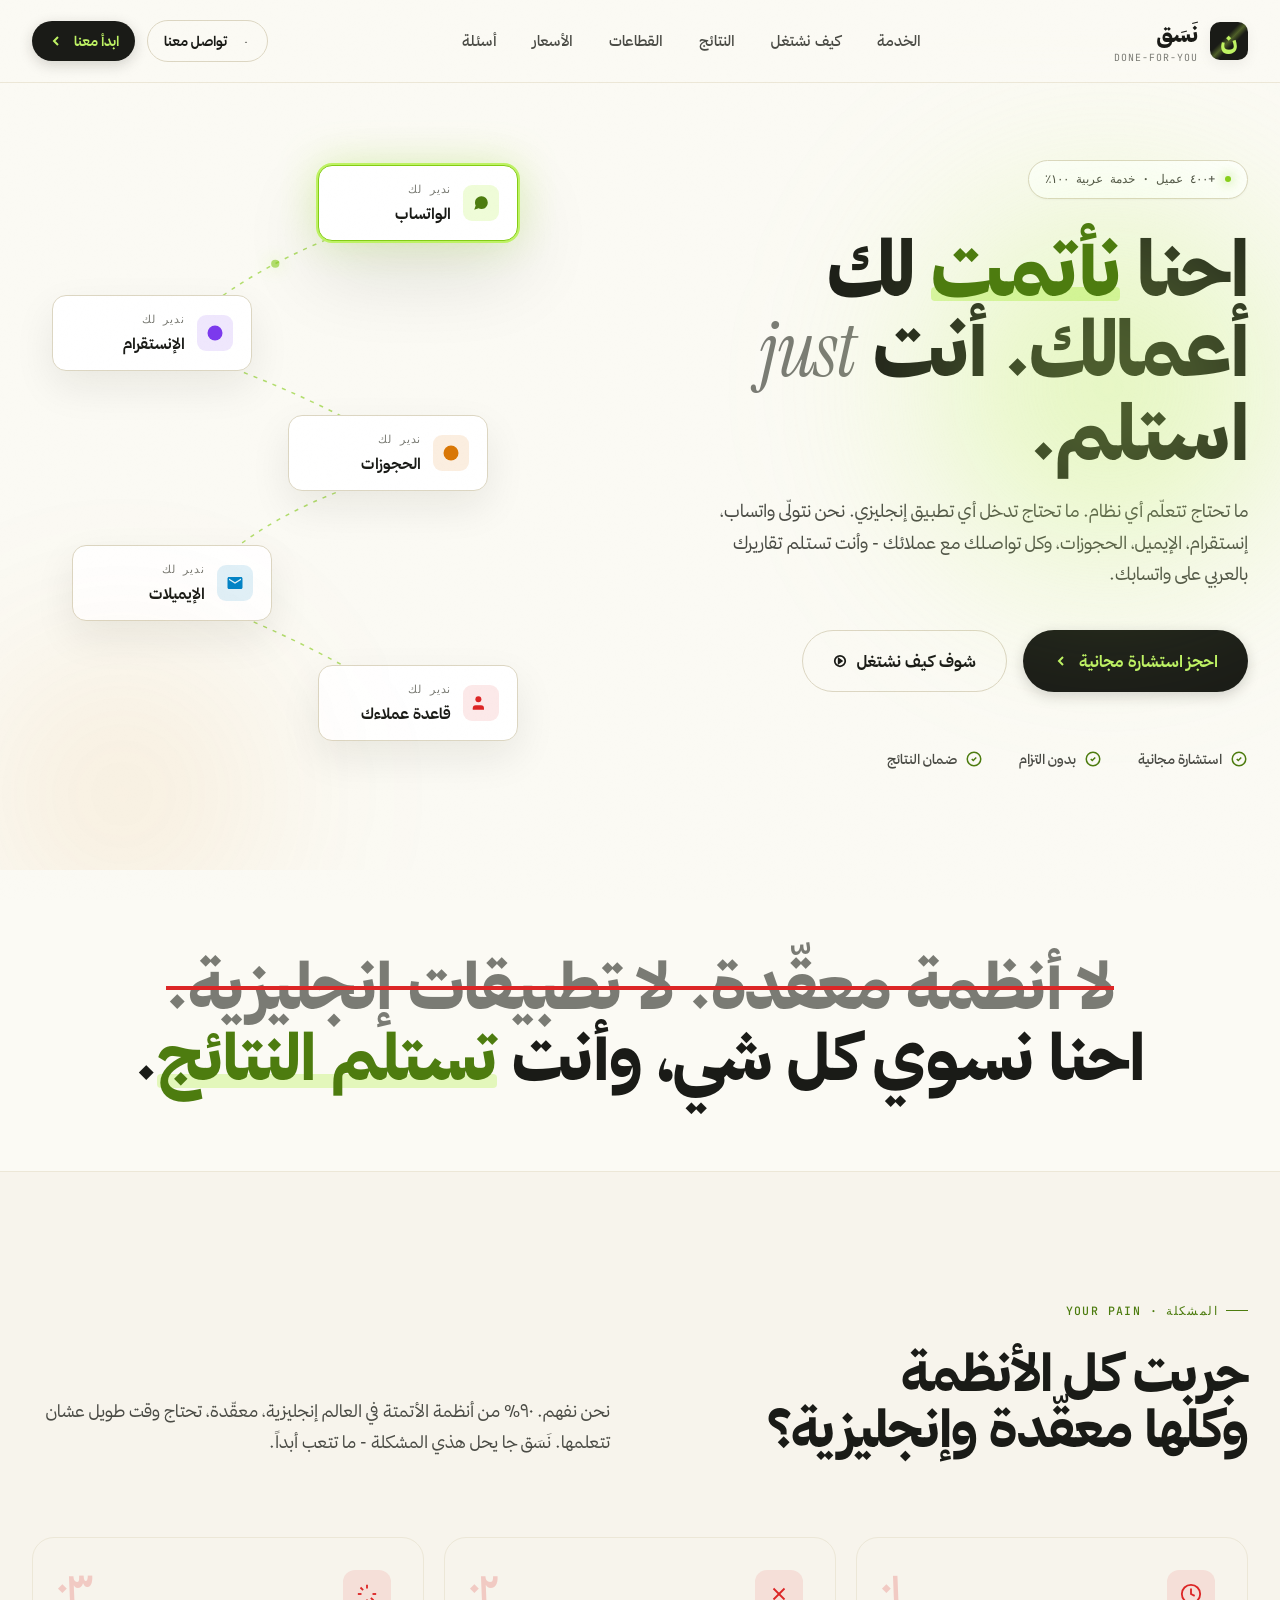
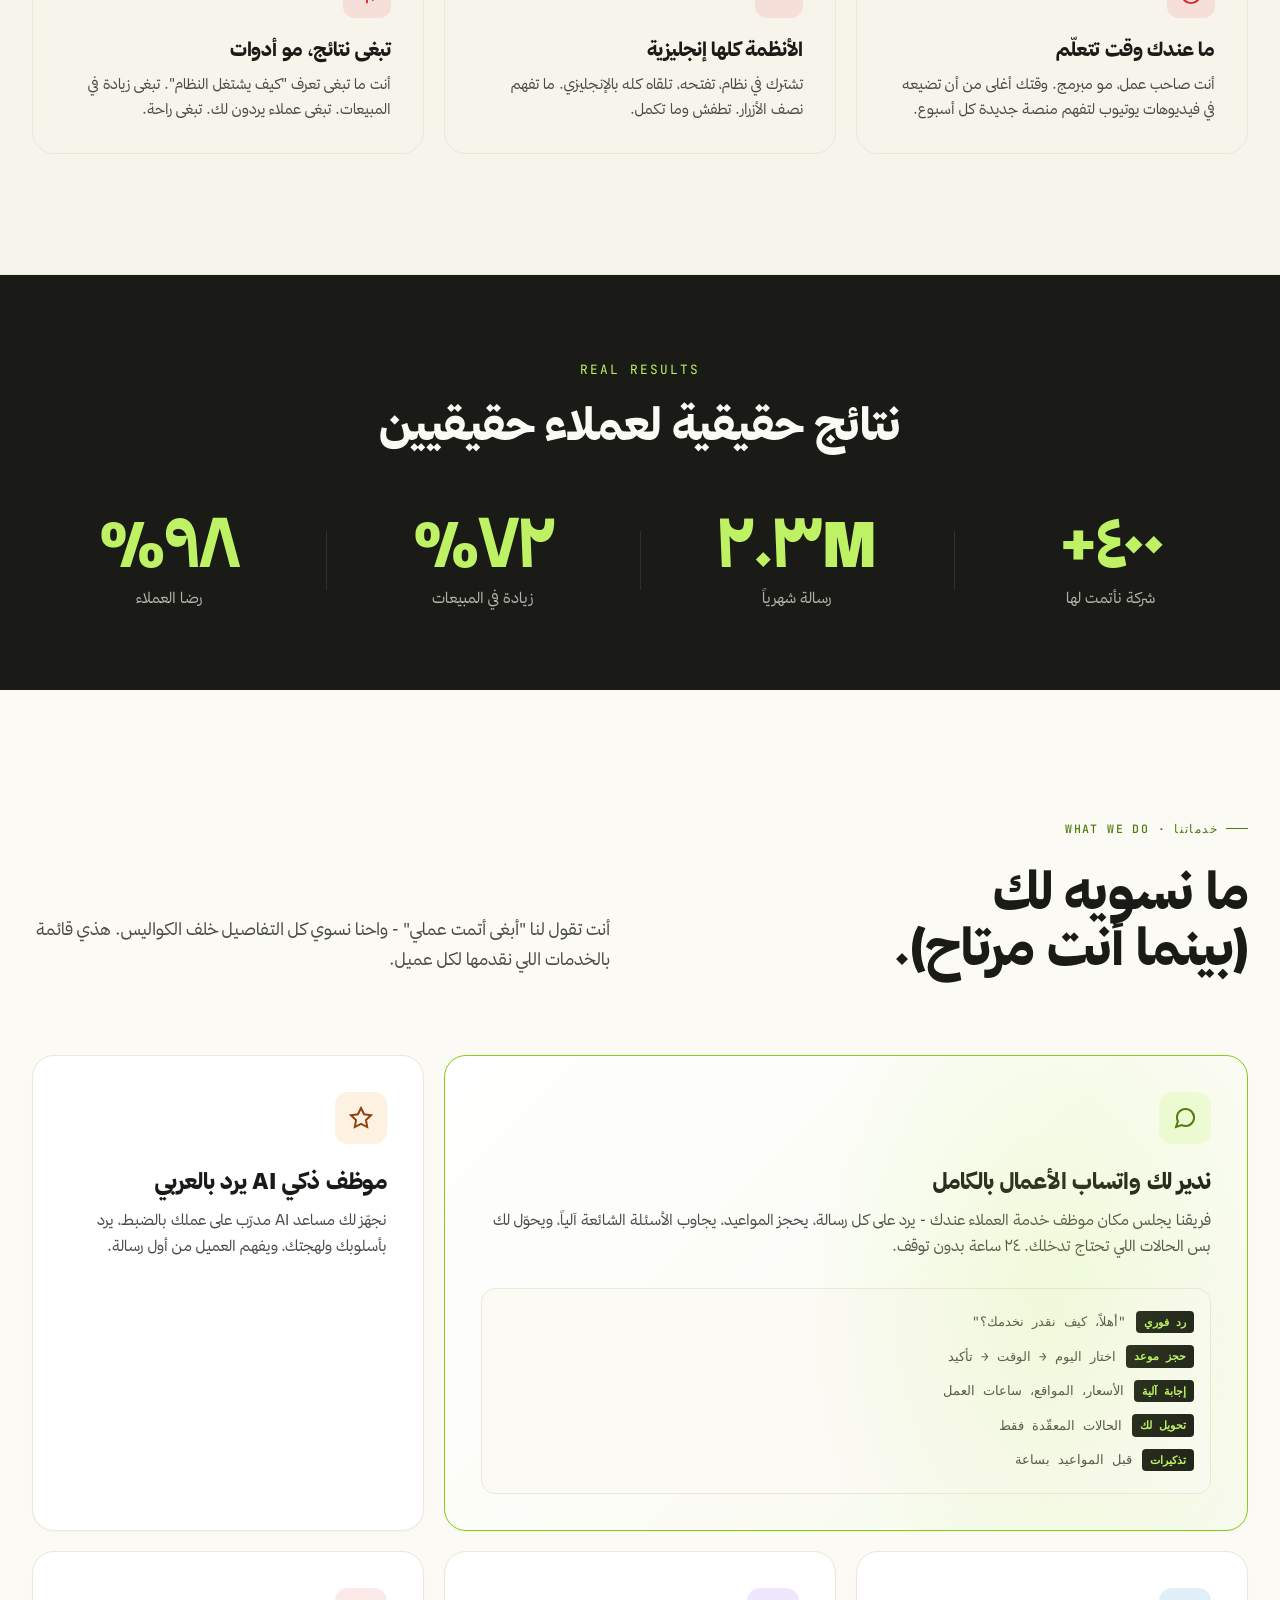
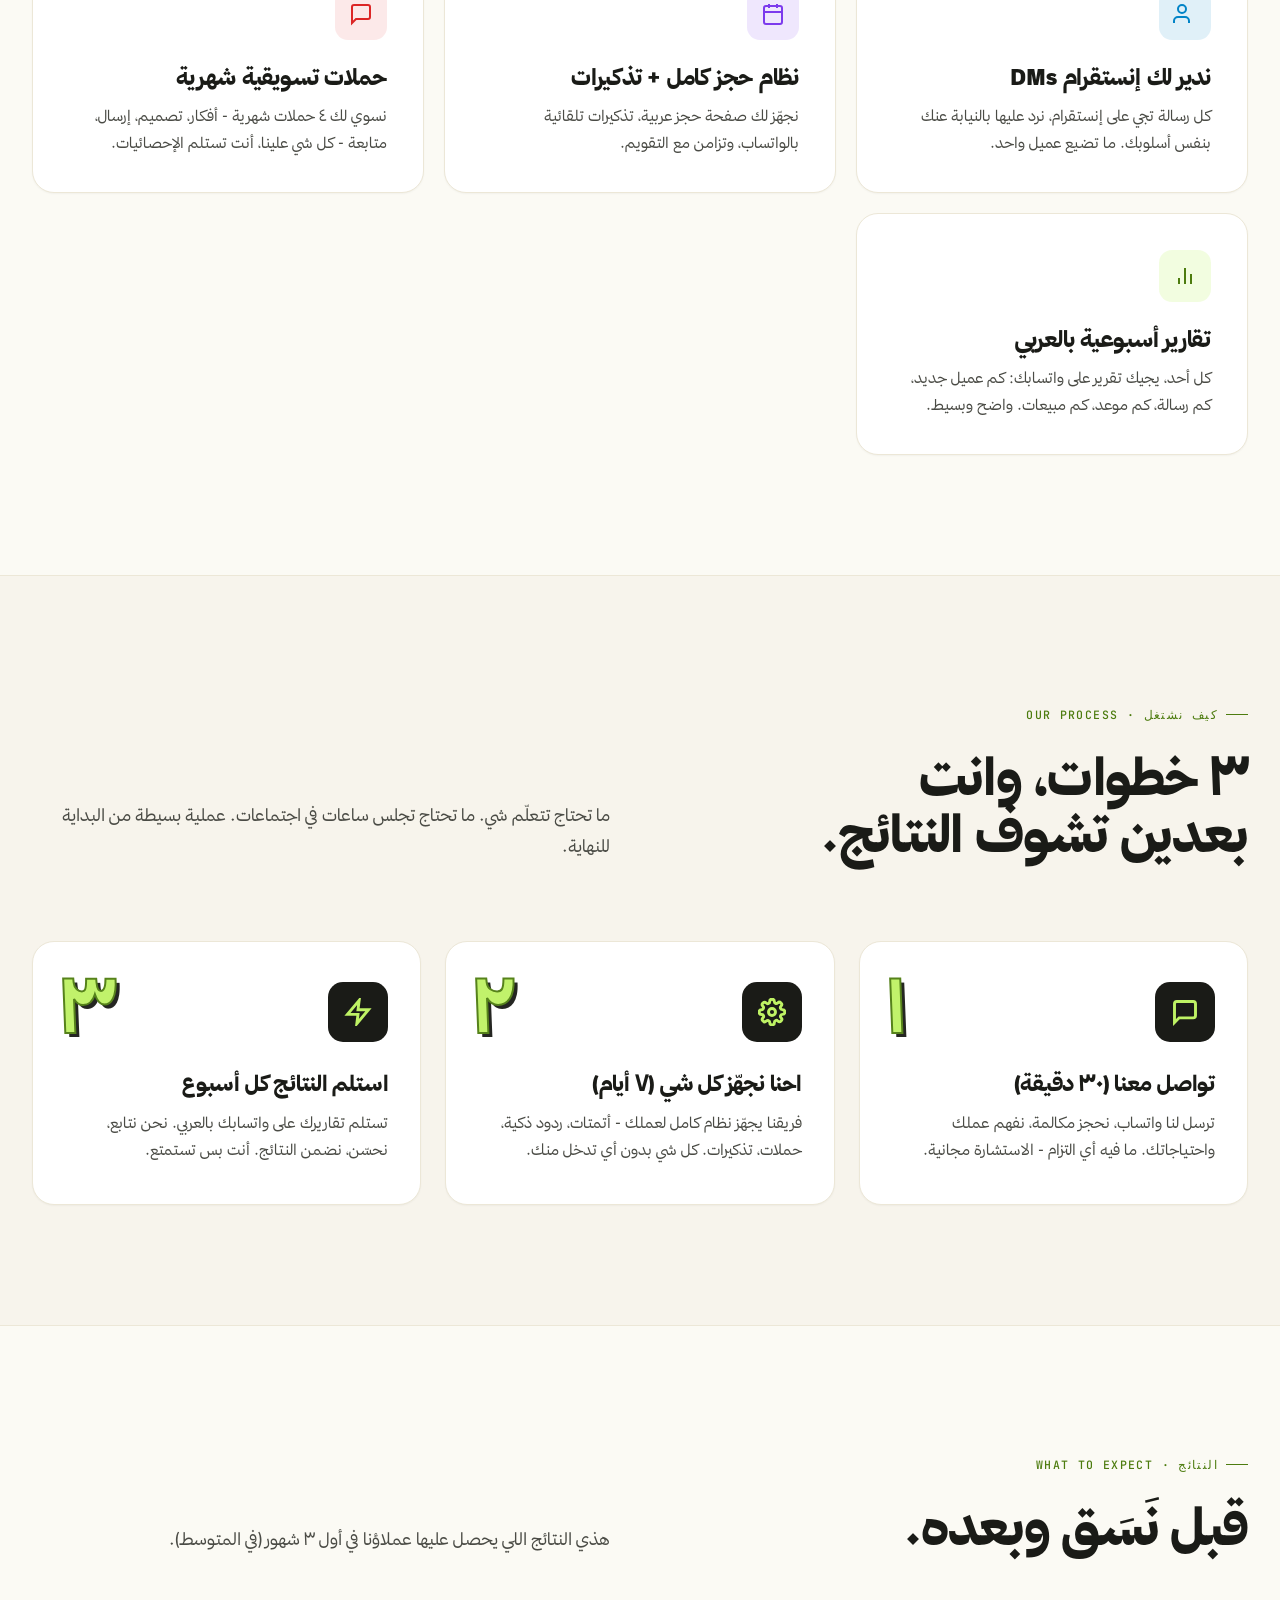
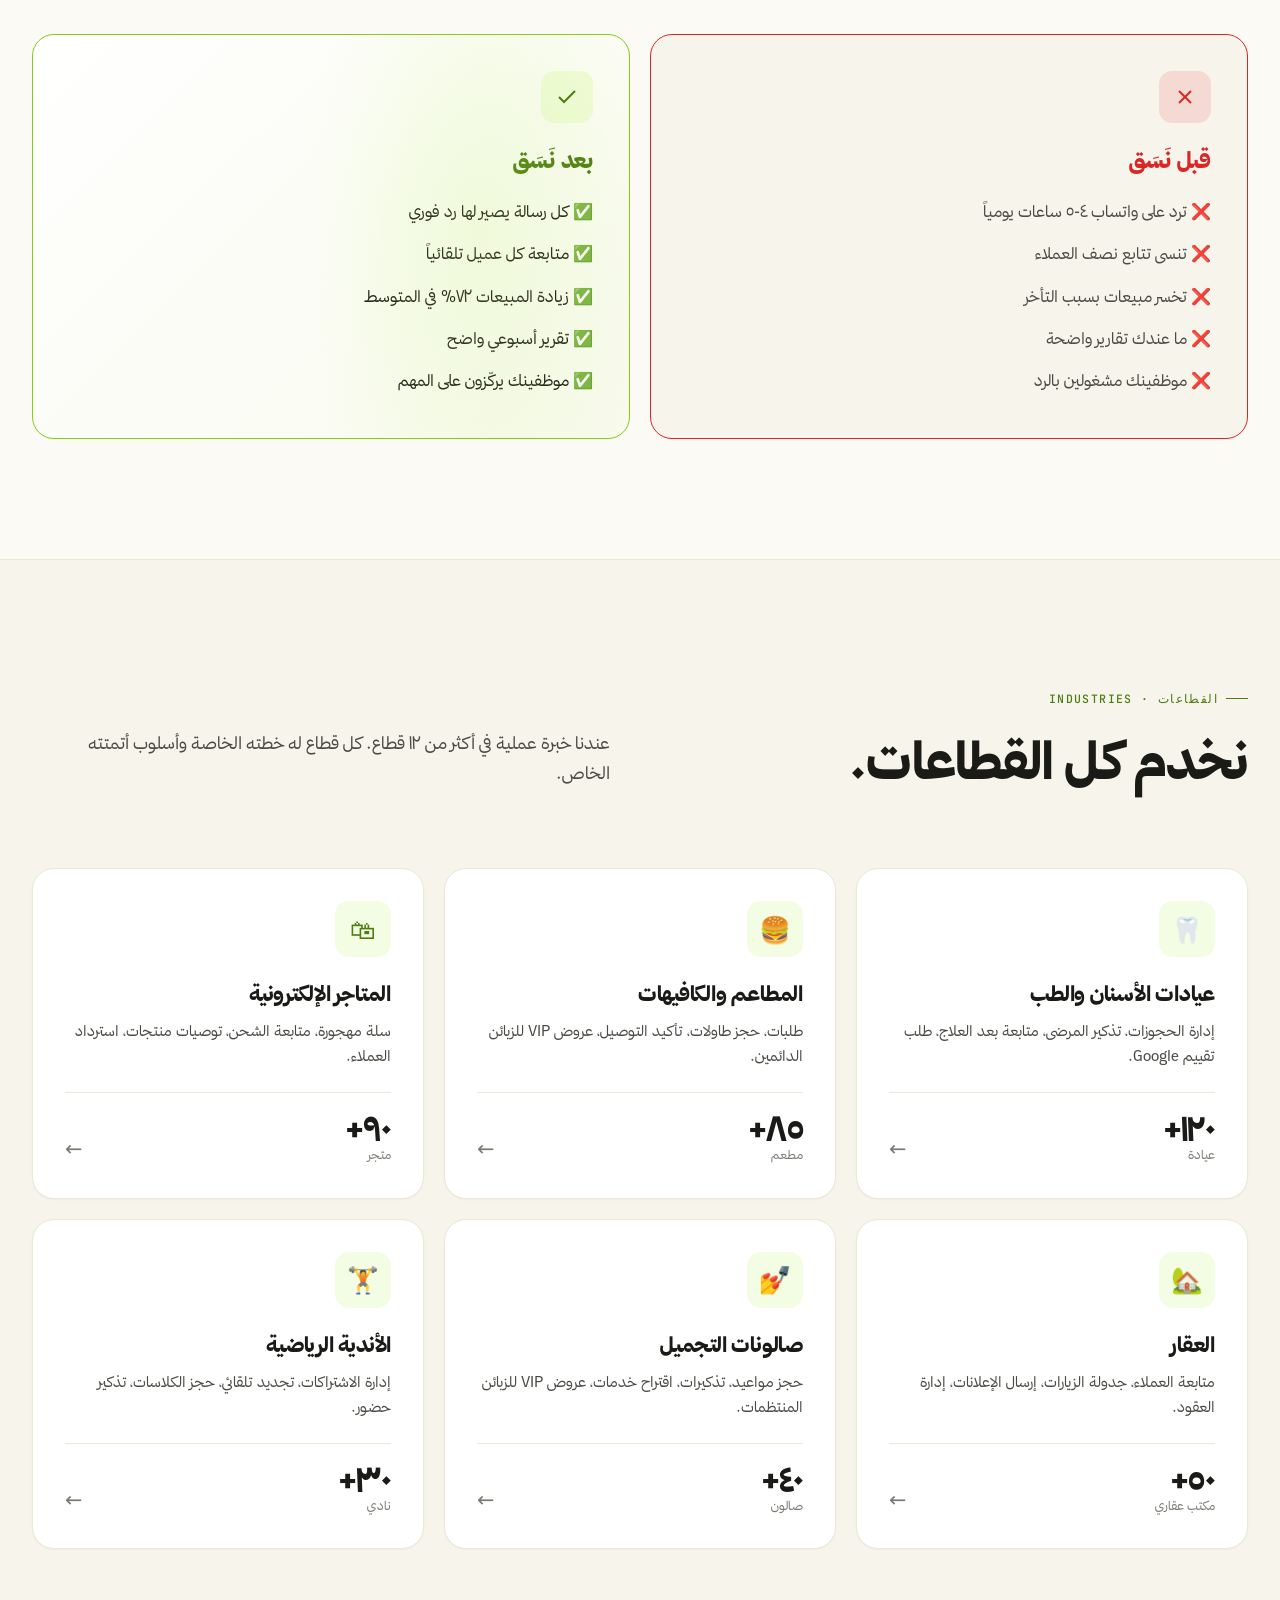
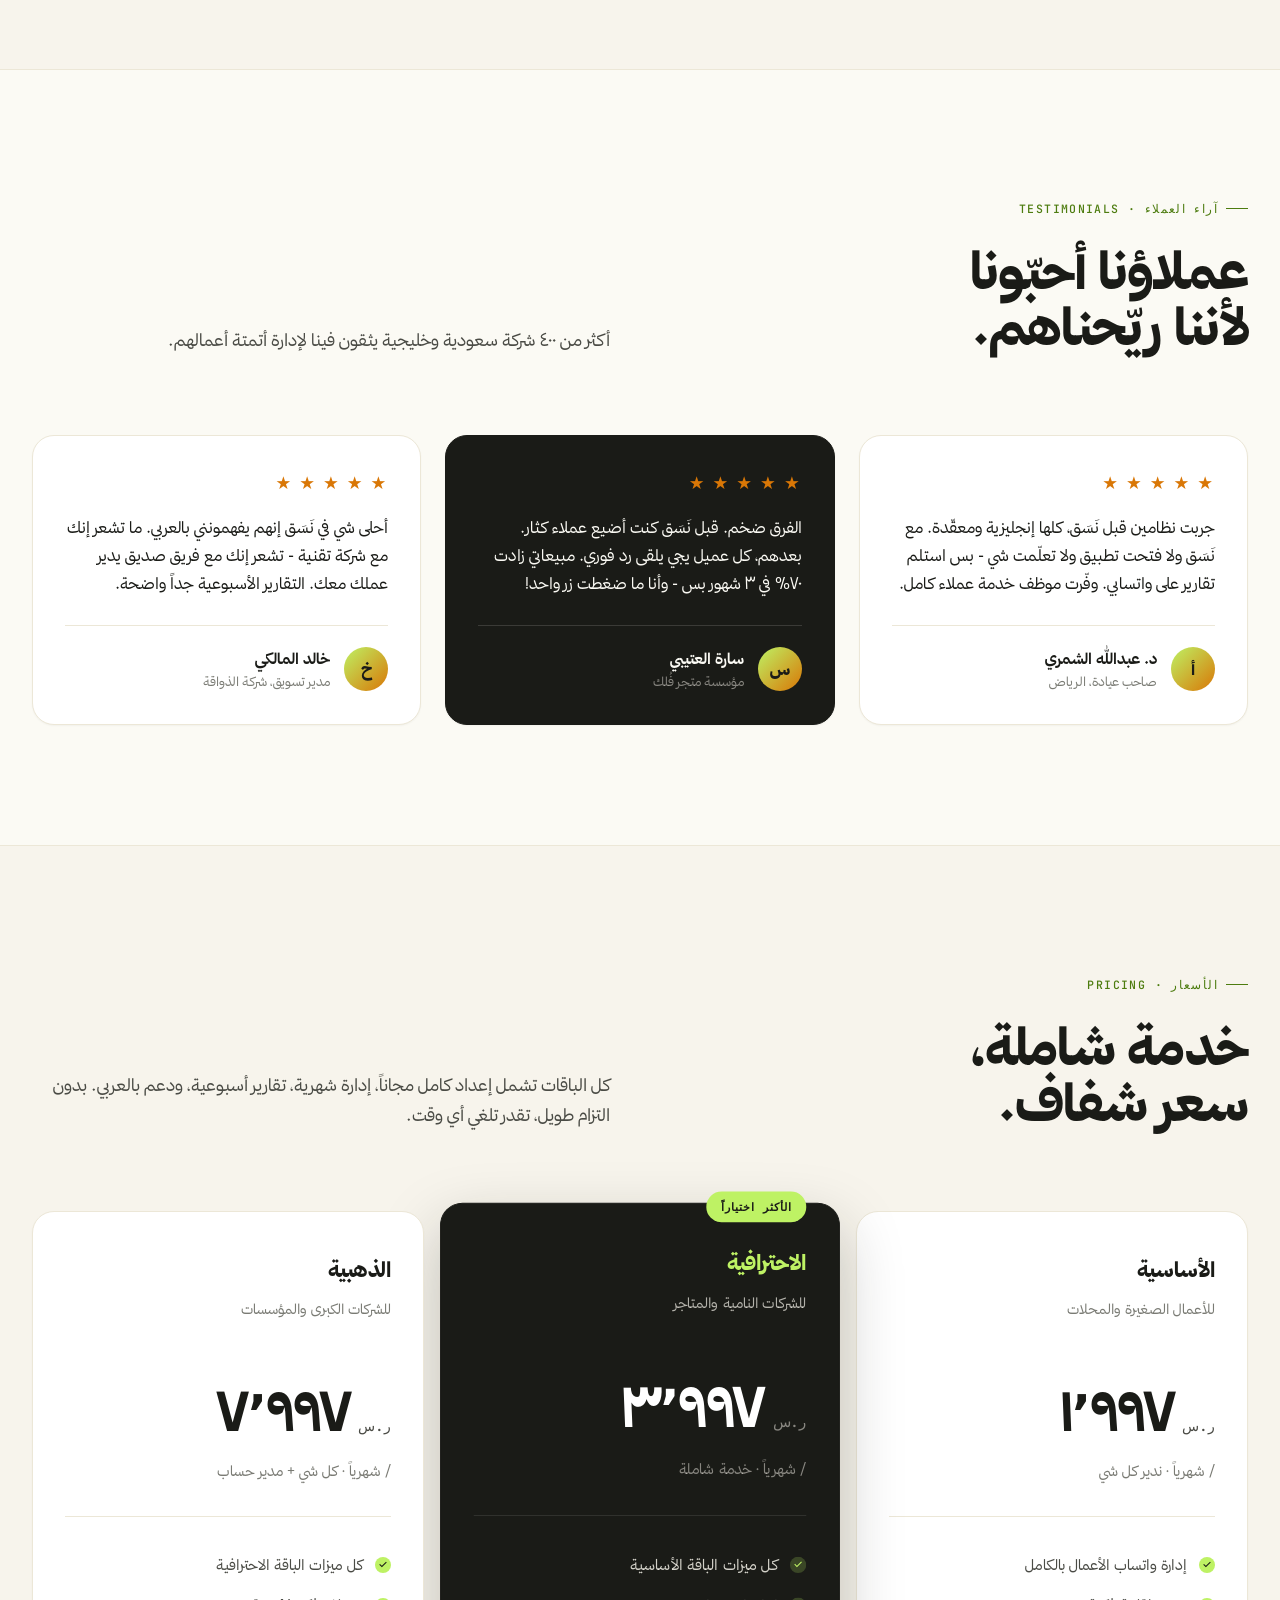
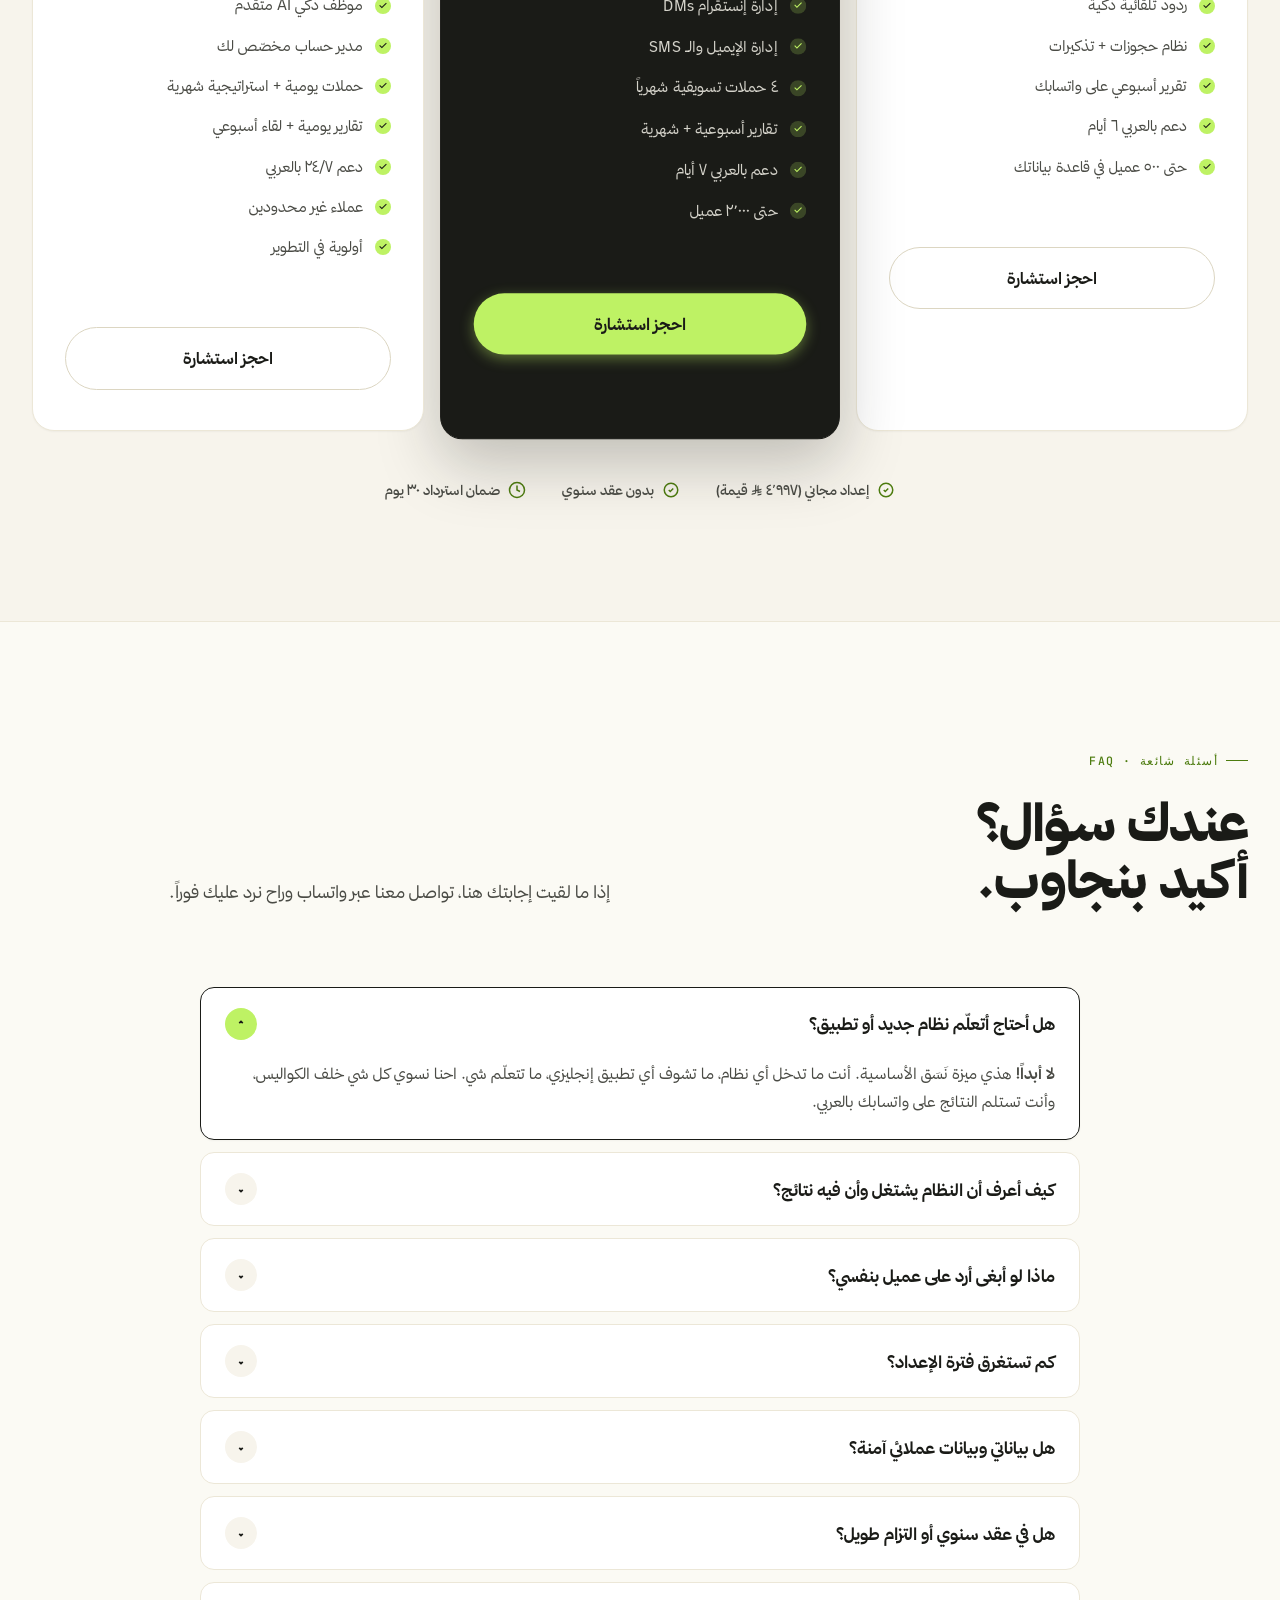
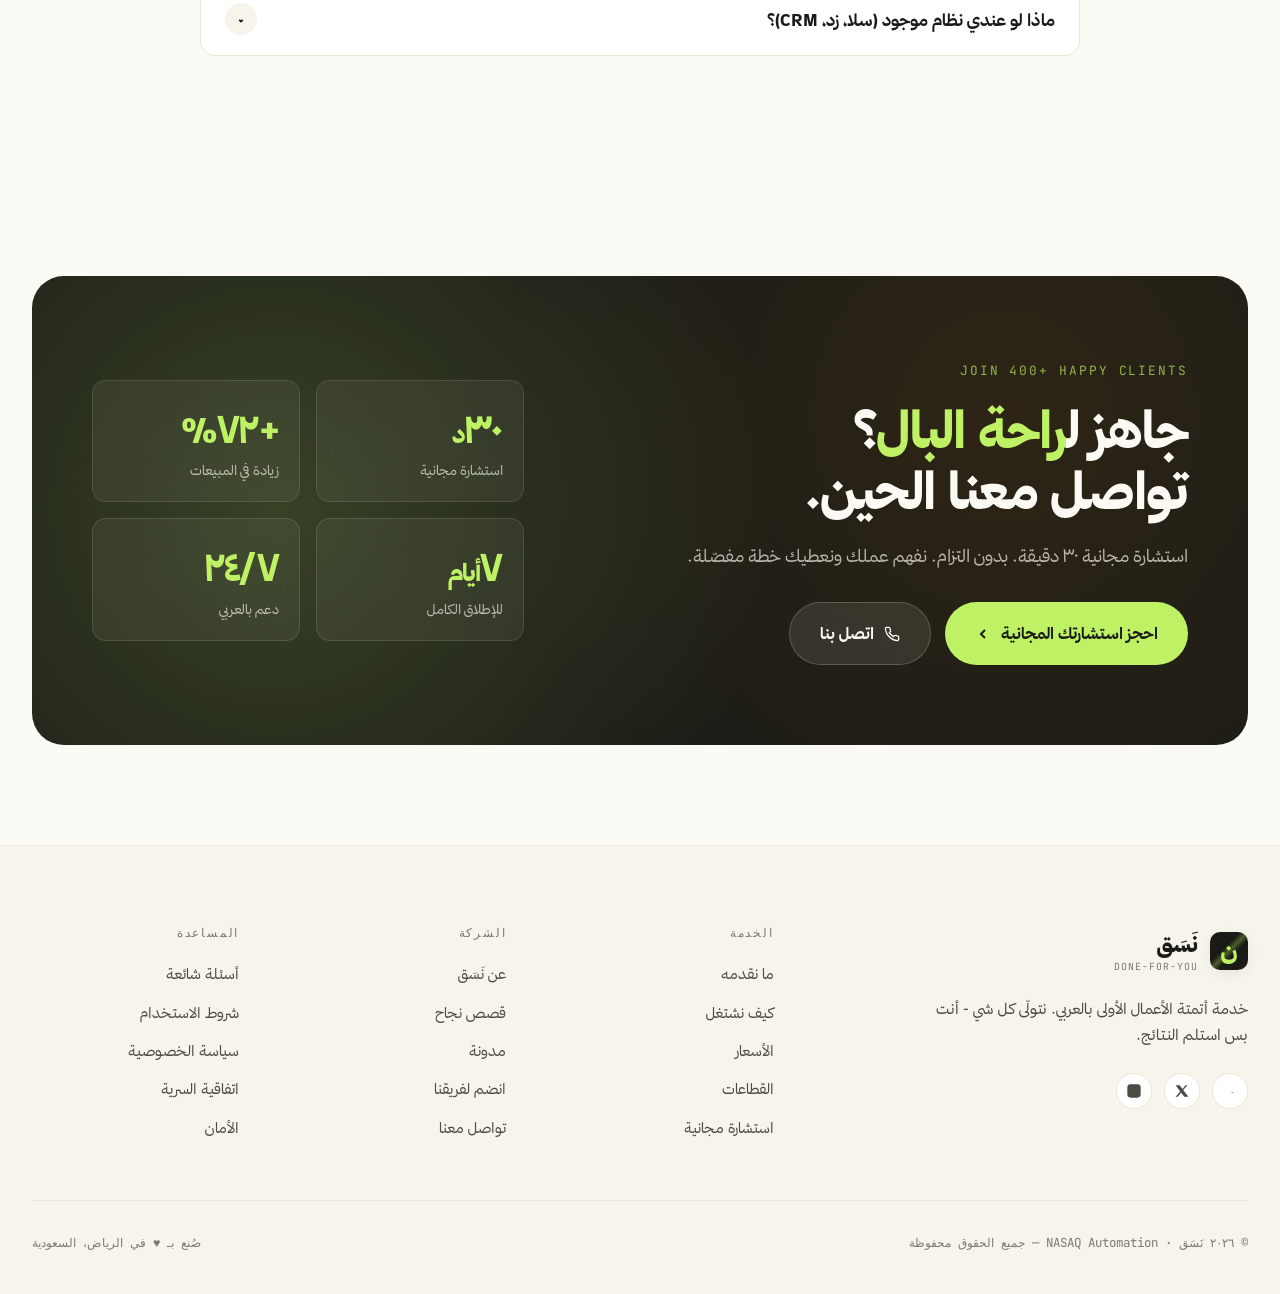
==== commit 564157d3: "Pivot to Done-For-You service model - rewrite all messaging" ====
--- a/index.html
+++ b/index.html
@@ -3,8 +3,8 @@
 <head>
 <meta charset="UTF-8">
 <meta name="viewport" content="width=device-width, initial-scale=1.0">
-<title>نَسَق · نظام الأتمتة الكامل لأعمالك العربية</title>
-<meta name="description" content="نظام أتمتة كامل بالعربي - واتساب، إنستقرام، CRM، حجوزات، AI - جاهز لك خلال ٢٤ ساعة. ابدأ مجاناً.">
+<title>نَسَق · نأتمت لك أعمالك بالكامل · خدمة عربية شاملة</title>
+<meta name="description" content="نَسَق - خدمة أتمتة كاملة. نتولّى الواتساب والإنستقرام وكل قنوات تواصلك مع عملائك. أنت بس استلم النتائج.">
 
 <link rel="preconnect" href="https://fonts.googleapis.com">
 <link rel="preconnect" href="https://fonts.gstatic.com" crossorigin>
@@ -21,23 +21,26 @@
       <div class="brand-mark">ن</div>
       <div>
         <div class="brand-name">نَسَق</div>
-        <span class="brand-tag">NASAQ AUTOMATION</span>
+        <span class="brand-tag">DONE-FOR-YOU</span>
       </div>
     </a>
 
     <div class="nav-links">
-      <a href="#solution">الحل</a>
-      <a href="#features">الميزات</a>
-      <a href="#how">كيف تعمل</a>
+      <a href="#what">الخدمة</a>
+      <a href="#how">كيف نشتغل</a>
+      <a href="#results">النتائج</a>
       <a href="#industries">القطاعات</a>
       <a href="#pricing">الأسعار</a>
       <a href="#faq">أسئلة</a>
     </div>
 
     <div class="nav-cta">
-      <a href="https://app.ahmadai.com/login" class="btn btn-ghost btn-pill">دخول</a>
-      <a href="https://app.ahmadai.com/signup" class="btn btn-primary btn-pill">
-        ابدأ تجربتك
+      <a href="https://wa.me/966500000000?text=السلام%20عليكم،%20عندي%20استفسار%20عن%20خدمات%20نَسَق" class="btn btn-ghost btn-pill">
+        <svg width="14" height="14" viewBox="0 0 24 24" fill="currentColor"><path d="M17.472 14.382c-.297-.149-1.758-.867-2.03-.967-.273-.099-.471-.148-.67.15-.197.297-.767.966-.94 1.164-.173.199-.347.223-.644.075"/></svg>
+        تواصل معنا
+      </a>
+      <a href="#pricing" class="btn btn-primary btn-pill">
+        ابدأ معنا
         <svg class="btn-arrow" viewBox="0 0 16 16" fill="none" stroke="currentColor" stroke-width="2">
           <path d="M10 4l-4 4 4 4"/>
         </svg>
@@ -53,27 +56,27 @@
       <div class="hero-content">
         <div class="hero-pretitle">
           <span class="dot"></span>
-          <span class="mono">+٤٠٠ شركة تستخدم نَسَق · LIVE NOW</span>
+          <span class="mono">+٤٠٠ عميل · خدمة عربية ١٠٠٪</span>
         </div>
 
         <h1 class="display-1">
-          نظام أتمتة <span class="accent">كامل</span><br>
-          لأعمالك. جاهز <span class="ital">in</span> ٢٤ ساعة.
+          احنا <span class="accent">نأتمت</span> لك<br>
+          أعمالك. أنت <span class="ital">just</span> استلم.
         </h1>
 
         <p class="hero-desc">
-          واتساب، إنستقرام، CRM، حجوزات، إيميل، ذكاء اصطناعي - كل شي في منصة وحدة بالعربي. اشترك اليوم، ندخل نظامك بكرة، وابدأ تكسب بعدها.
+          ما تحتاج تتعلّم أي نظام. ما تحتاج تدخل أي تطبيق إنجليزي. نحن نتولّى واتساب، إنستقرام، الإيميل، الحجوزات، وكل تواصلك مع عملائك - وأنت تستلم تقاريرك بالعربي على واتسابك.
         </p>
 
         <div class="hero-cta">
-          <a href="https://app.ahmadai.com/signup" class="btn btn-primary btn-lg">
-            ابدأ تجربتك المجانية
+          <a href="https://wa.me/966500000000?text=السلام%20عليكم،%20عندي%20استفسار%20عن%20خدمات%20نَسَق" class="btn btn-primary btn-lg">
+            احجز استشارة مجانية
             <svg class="btn-arrow" viewBox="0 0 16 16" fill="none" stroke="currentColor" stroke-width="2">
               <path d="M10 4l-4 4 4 4"/>
             </svg>
           </a>
           <a href="#how" class="btn btn-ghost btn-lg">
-            شوف كيف يعمل
+            شوف كيف نشتغل
             <svg width="14" height="14" viewBox="0 0 16 16" fill="none" stroke="currentColor" stroke-width="2">
               <circle cx="8" cy="8" r="6"/>
               <path d="M6.5 5.5L10 8l-3.5 2.5v-5z" fill="currentColor"/>
@@ -86,19 +89,19 @@
             <svg viewBox="0 0 24 24" fill="none" stroke="currentColor" stroke-width="2">
               <path d="M9 12l2 2 4-4M21 12a9 9 0 1 1-18 0 9 9 0 0 1 18 0z"/>
             </svg>
-            ١٤ يوم مجاناً
+            استشارة مجانية
           </div>
           <div class="trust-badge">
             <svg viewBox="0 0 24 24" fill="none" stroke="currentColor" stroke-width="2">
               <path d="M9 12l2 2 4-4M21 12a9 9 0 1 1-18 0 9 9 0 0 1 18 0z"/>
             </svg>
-            بدون بطاقة ائتمان
+            بدون التزام
           </div>
           <div class="trust-badge">
             <svg viewBox="0 0 24 24" fill="none" stroke="currentColor" stroke-width="2">
               <path d="M9 12l2 2 4-4M21 12a9 9 0 1 1-18 0 9 9 0 0 1 18 0z"/>
             </svg>
-            إلغاء في أي وقت
+            ضمان النتائج
           </div>
         </div>
       </div>
@@ -122,8 +125,8 @@
             <svg width="18" height="18" viewBox="0 0 24 24" fill="currentColor"><path d="M21 11.5a8.38 8.38 0 0 1-.9 3.8 8.5 8.5 0 0 1-7.6 4.7 8.38 8.38 0 0 1-3.8-.9L3 21l1.9-5.7a8.38 8.38 0 0 1-.9-3.8 8.5 8.5 0 0 1 4.7-7.6 8.38 8.38 0 0 1 3.8-.9h.5a8.48 8.48 0 0 1 8 8v.5z"/></svg>
           </div>
           <div>
-            <div class="flow-node-label">واتساب</div>
-            <div class="flow-node-title">رد تلقائي ذكي</div>
+            <div class="flow-node-label">ندير لك</div>
+            <div class="flow-node-title">الواتساب</div>
           </div>
         </div>
 
@@ -132,8 +135,8 @@
             <svg width="18" height="18" viewBox="0 0 24 24" fill="currentColor"><circle cx="12" cy="12" r="10"/></svg>
           </div>
           <div>
-            <div class="flow-node-label">AI</div>
-            <div class="flow-node-title">موظف ذكي</div>
+            <div class="flow-node-label">ندير لك</div>
+            <div class="flow-node-title">الإنستقرام</div>
           </div>
         </div>
 
@@ -142,8 +145,8 @@
             <svg width="18" height="18" viewBox="0 0 24 24" fill="currentColor"><circle cx="12" cy="12" r="10"/></svg>
           </div>
           <div>
-            <div class="flow-node-label">حجوزات</div>
-            <div class="flow-node-title">نظام مواعيد</div>
+            <div class="flow-node-label">ندير لك</div>
+            <div class="flow-node-title">الحجوزات</div>
           </div>
         </div>
 
@@ -152,8 +155,8 @@
             <svg width="18" height="18" viewBox="0 0 24 24" fill="currentColor"><path d="M20 4H4c-1.1 0-2 .9-2 2v12c0 1.1.9 2 2 2h16c1.1 0 2-.9 2-2V6c0-1.1-.9-2-2-2zm0 4l-8 5-8-5V6l8 5 8-5v2z"/></svg>
           </div>
           <div>
-            <div class="flow-node-label">إيميل</div>
-            <div class="flow-node-title">حملات تلقائية</div>
+            <div class="flow-node-label">ندير لك</div>
+            <div class="flow-node-title">الإيميلات</div>
           </div>
         </div>
 
@@ -162,8 +165,8 @@
             <svg width="18" height="18" viewBox="0 0 24 24" fill="currentColor"><path d="M16 21v-2a4 4 0 0 0-4-4H5a4 4 0 0 0-4 4v2"/><circle cx="8.5" cy="7" r="4"/></svg>
           </div>
           <div>
-            <div class="flow-node-label">CRM</div>
-            <div class="flow-node-title">قاعدة عملاء</div>
+            <div class="flow-node-label">ندير لك</div>
+            <div class="flow-node-title">قاعدة عملاءك</div>
           </div>
         </div>
       </div>
@@ -175,21 +178,21 @@
 <section class="big-statement" style="padding: 80px 0;">
   <div class="wrap">
     <h2>
-      توقف عن دفع <span class="strike">٥ اشتراكات</span> مختلفة.<br>
-      نَسَق يجمعها <span class="accent">كلها</span> في مكان واحد.
+      <span class="strike">لا أنظمة معقّدة. لا تطبيقات إنجليزية.</span><br>
+      احنا نسوي كل شي، وأنت <span class="accent">تستلم النتائج</span>.
     </h2>
   </div>
 </section>
 
 <!-- ==================== PROBLEMS ==================== -->
-<section id="solution" style="background: var(--ink-3); border-top: 1px solid var(--line-soft); border-bottom: 1px solid var(--line-soft);">
+<section id="what" style="background: var(--ink-3); border-top: 1px solid var(--line-soft); border-bottom: 1px solid var(--line-soft);">
   <div class="wrap">
     <div class="section-head">
       <div>
-        <span class="eyebrow">المشكلة · THE PROBLEM</span>
-        <h2 class="display-2" style="margin-top: 24px;">إذا تواجه هذي المشاكل،<br>أنت في المكان الصحيح.</h2>
-      </div>
-      <p>كل صاحب عمل في السعودية يعاني من نفس المشاكل، لأن العالم تطوّر بسرعة والأدوات اللي يستخدمها قديمة. نَسَق جا يحل هذي المشاكل بالكامل.</p>
+        <span class="eyebrow">المشكلة · YOUR PAIN</span>
+        <h2 class="display-2" style="margin-top: 24px;">جربت كل الأنظمة<br>وكلها معقّدة وإنجليزية؟</h2>
+      </div>
+      <p>نحن نفهم. ٩٠٪ من أنظمة الأتمتة في العالم إنجليزية، معقّدة، تحتاج وقت طويل عشان تتعلمها. نَسَق جا يحل هذي المشكلة - ما تتعب أبداً.</p>
     </div>
 
     <div class="problems">
@@ -201,8 +204,8 @@
             <polyline points="12 6 12 12 16 14"/>
           </svg>
         </div>
-        <h3>تضيع ساعات في الرد اليدوي</h3>
-        <p>تقضي ٤-٥ ساعات يومياً ترد على واتساب وإنستقرام، وتنسى تتابع نصف العملاء، وبعضهم يروح للمنافس.</p>
+        <h3>ما عندك وقت تتعلّم</h3>
+        <p>أنت صاحب عمل، مو مبرمج. وقتك أغلى من أن تضيعه في فيديوهات يوتيوب لتفهم منصة جديدة كل أسبوع.</p>
       </div>
 
       <div class="problem-card">
@@ -213,8 +216,8 @@
             <line x1="6" y1="6" x2="18" y2="18"/>
           </svg>
         </div>
-        <h3>تخسر مبيعات بسبب التأخر</h3>
-        <p>العميل يسأل عن سعر منتج وأنت نايم، أو مشغول، أو في إجازة. يلقى منافسك يرد بثانية، ويشتري منه.</p>
+        <h3>الأنظمة كلها إنجليزية</h3>
+        <p>تشترك في نظام، تفتحه، تلقاه كله بالإنجليزي. ما تفهم نصف الأزرار. تطفش وما تكمل.</p>
       </div>
 
       <div class="problem-card">
@@ -229,8 +232,8 @@
             <line x1="18" y1="12" x2="22" y2="12"/>
           </svg>
         </div>
-        <h3>أدوات كثيرة، فوضى أكثر</h3>
-        <p>اشتراك في واتس بزنس، اشتراك في CRM، اشتراك في إيميل ماركيتنق - كل شي منفصل، والبيانات ضايعة بينهم.</p>
+        <h3>تبغى نتائج، مو أدوات</h3>
+        <p>أنت ما تبغى تعرف "كيف يشتغل النظام". تبغى زيادة في المبيعات. تبغى عملاء يردون لك. تبغى راحة.</p>
       </div>
     </div>
   </div>
@@ -240,14 +243,14 @@
 <section class="counter-section">
   <div class="wrap">
     <div style="text-align: center; margin-bottom: 60px;">
-      <span class="mono" style="color: var(--lime); font-size: 0.8rem; letter-spacing: 0.15em;">RESULTS THAT MATTER</span>
-      <h2 style="margin-top: 16px; color: var(--ink-1); font-size: clamp(1.8rem, 3.5vw, 2.8rem);">أرقام حقيقية من عملاء حقيقيين</h2>
+      <span class="mono" style="color: var(--lime); font-size: 0.8rem; letter-spacing: 0.15em;">REAL RESULTS</span>
+      <h2 style="margin-top: 16px; color: var(--ink-1); font-size: clamp(1.8rem, 3.5vw, 2.8rem);">نتائج حقيقية لعملاء حقيقيين</h2>
     </div>
 
     <div class="counter-grid">
       <div class="counter">
         <div class="counter-num">٤٠٠+</div>
-        <div class="counter-lbl">شركة تستخدم نَسَق</div>
+        <div class="counter-lbl">شركة نأتمت لها</div>
       </div>
       <div class="counter">
         <div class="counter-num">٢.٣M</div>
@@ -265,15 +268,15 @@
   </div>
 </section>
 
-<!-- ==================== FEATURES ==================== -->
+<!-- ==================== WHAT WE DO ==================== -->
 <section id="features">
   <div class="wrap">
     <div class="section-head">
       <div>
-        <span class="eyebrow">الميزات · WHAT YOU GET</span>
-        <h2 class="display-2" style="margin-top: 24px;">كل اللي تحتاجه<br>لتشغيل عملك تلقائياً.</h2>
-      </div>
-      <p>نَسَق يوفّر لك ٢٠+ أداة مدمجة في منصة وحدة. بدل ما تشترك في ٥-٧ أنظمة مختلفة وتدفع آلاف الريالات شهرياً، احصل على كل شي بسعر واحد.</p>
+        <span class="eyebrow">خدماتنا · WHAT WE DO</span>
+        <h2 class="display-2" style="margin-top: 24px;">ما نسويه لك<br>(بينما أنت مرتاح).</h2>
+      </div>
+      <p>أنت تقول لنا "أبغى أتمت عملي" - واحنا نسوي كل التفاصيل خلف الكواليس. هذي قائمة بالخدمات اللي نقدمها لكل عميل.</p>
     </div>
 
     <div class="features">
@@ -283,14 +286,15 @@
             <path d="M21 11.5a8.38 8.38 0 0 1-.9 3.8 8.5 8.5 0 0 1-7.6 4.7 8.38 8.38 0 0 1-3.8-.9L3 21l1.9-5.7a8.38 8.38 0 0 1-.9-3.8 8.5 8.5 0 0 1 4.7-7.6 8.38 8.38 0 0 1 3.8-.9h.5a8.48 8.48 0 0 1 8 8v.5z"/>
           </svg>
         </div>
-        <h3>صندوق وارد موحّد لكل القنوات</h3>
-        <p>كل رسائل واتساب وإنستقرام والإيميل و SMS في صندوق واحد. ردّ على كل عملاءك من نافذة واحدة، بدون تنقّل بين تطبيقات.</p>
+        <h3>ندير لك واتساب الأعمال بالكامل</h3>
+        <p>فريقنا يجلس مكان موظف خدمة العملاء عندك - يرد على كل رسالة، يحجز المواعيد، يجاوب الأسئلة الشائعة آلياً، ويحوّل لك بس الحالات اللي تحتاج تدخلك. ٢٤ ساعة بدون توقف.</p>
 
         <div class="feature-mini-demo">
-          <div class="demo-line"><span class="tag">واتساب</span> سارة - "أبغى أحجز موعد"</div>
-          <div class="demo-line"><span class="tag">إنستقرام</span> خالد - "كم سعر الباقة الذهبية؟"</div>
-          <div class="demo-line"><span class="tag">إيميل</span> أحمد - "أبغى ألغي اشتراكي"</div>
-          <div class="demo-line"><span class="tag">SMS</span> نورة - "متى بيوصل طلبي؟"</div>
+          <div class="demo-line"><span class="tag">رد فوري</span> "أهلاً، كيف نقدر نخدمك؟"</div>
+          <div class="demo-line"><span class="tag">حجز موعد</span> اختار اليوم → الوقت → تأكيد</div>
+          <div class="demo-line"><span class="tag">إجابة آلية</span> الأسعار، المواقع، ساعات العمل</div>
+          <div class="demo-line"><span class="tag">تحويل لك</span> الحالات المعقّدة فقط</div>
+          <div class="demo-line"><span class="tag">تذكيرات</span> قبل المواعيد بساعة</div>
         </div>
       </div>
 
@@ -300,22 +304,19 @@
             <polygon points="12 2 15.09 8.26 22 9.27 17 14.14 18.18 21.02 12 17.77 5.82 21.02 7 14.14 2 9.27 8.91 8.26 12 2"/>
           </svg>
         </div>
-        <h3>موظف ذكي بالـ AI</h3>
-        <p>يرد على عملاءك ٢٤ ساعة بالعربي الفصيح أو العامية، يفهم نواياهم، ويحجز مواعيد بدون تدخلك.</p>
+        <h3>موظف ذكي AI يرد بالعربي</h3>
+        <p>نجهّز لك مساعد AI مدرّب على عملك بالضبط، يرد بأسلوبك ولهجتك، ويفهم العميل من أول رسالة.</p>
       </div>
 
       <div class="feature-card span-4">
         <div class="feature-icon" style="background: rgba(2, 132, 199, 0.12); color: var(--sky);">
           <svg viewBox="0 0 24 24" fill="none" stroke="currentColor" stroke-width="2">
-            <circle cx="6" cy="6" r="3"/>
-            <circle cx="18" cy="6" r="3"/>
-            <circle cx="6" cy="18" r="3"/>
-            <circle cx="18" cy="18" r="3"/>
-            <path d="M9 6h6M6 9v6M18 9v6M9 18h6"/>
-          </svg>
-        </div>
-        <h3>محرر أتمتة بصري</h3>
-        <p>اسحب وأفلت لتصمم سير عمل كامل. بدون كود، بدون تعقيد - رسوم بسيطة تربطها وتشتغل.</p>
+            <path d="M16 21v-2a4 4 0 0 0-4-4H5a4 4 0 0 0-4 4v2"/>
+            <circle cx="9" cy="7" r="4"/>
+          </svg>
+        </div>
+        <h3>ندير لك إنستقرام DMs</h3>
+        <p>كل رسالة تجي على إنستقرام، نرد عليها بالنيابة عنك بنفس أسلوبك. ما تضيع عميل واحد.</p>
       </div>
 
       <div class="feature-card span-4">
@@ -327,21 +328,18 @@
             <line x1="3" y1="10" x2="21" y2="10"/>
           </svg>
         </div>
-        <h3>نظام حجوزات متكامل</h3>
-        <p>صفحة حجز خاصة بك، تذكير تلقائي بالواتساب، تزامن مع Google Calendar.</p>
+        <h3>نظام حجز كامل + تذكيرات</h3>
+        <p>نجهّز لك صفحة حجز عربية، تذكيرات تلقائية بالواتساب، وتزامن مع التقويم.</p>
       </div>
 
       <div class="feature-card span-4">
         <div class="feature-icon" style="background: rgba(220, 38, 38, 0.10); color: var(--rose);">
           <svg viewBox="0 0 24 24" fill="none" stroke="currentColor" stroke-width="2">
-            <path d="M17 21v-2a4 4 0 0 0-4-4H5a4 4 0 0 0-4 4v2"/>
-            <circle cx="9" cy="7" r="4"/>
-            <path d="M23 21v-2a4 4 0 0 0-3-3.87"/>
-            <path d="M16 3.13a4 4 0 0 1 0 7.75"/>
-          </svg>
-        </div>
-        <h3>CRM لإدارة العملاء</h3>
-        <p>قاعدة بيانات كاملة، تصنيفات، مراحل البيع، وسجل تفاعل لكل عميل.</p>
+            <path d="M21 15a2 2 0 0 1-2 2H7l-4 4V5a2 2 0 0 1 2-2h14a2 2 0 0 1 2 2z"/>
+          </svg>
+        </div>
+        <h3>حملات تسويقية شهرية</h3>
+        <p>نسوي لك ٤ حملات شهرية - أفكار، تصميم، إرسال، متابعة - كل شي علينا، أنت تستلم الإحصائيات.</p>
       </div>
 
       <div class="feature-card span-4">
@@ -352,22 +350,22 @@
             <line x1="6" y1="20" x2="6" y2="14"/>
           </svg>
         </div>
-        <h3>تحليلات ذكية لحظة بلحظة</h3>
-        <p>اعرف أي قناة تجيب لك مبيعات، أي ساعة عملاؤك يتفاعلون، وش الأتمتات اللي تعمل أحسن.</p>
-      </div>
-    </div>
-  </div>
-</section>
-
-<!-- ==================== HOW IT WORKS ==================== -->
+        <h3>تقارير أسبوعية بالعربي</h3>
+        <p>كل أحد، يجيك تقرير على واتسابك: كم عميل جديد، كم رسالة، كم موعد، كم مبيعات. واضح وبسيط.</p>
+      </div>
+    </div>
+  </div>
+</section>
+
+<!-- ==================== HOW WE WORK ==================== -->
 <section id="how" style="background: var(--ink-3); border-top: 1px solid var(--line-soft); border-bottom: 1px solid var(--line-soft);">
   <div class="wrap">
     <div class="section-head">
       <div>
-        <span class="eyebrow">كيف يعمل · HOW IT WORKS</span>
-        <h2 class="display-2" style="margin-top: 24px;">من الصفر إلى التشغيل<br>في ٢٤ ساعة فقط.</h2>
-      </div>
-      <p>ما تحتاج خبرة تقنية. ما تحتاج موظفين. ما تحتاج أيام من الإعداد. الكل جاهز وفريقنا يساعدك من البداية للنهاية.</p>
+        <span class="eyebrow">كيف نشتغل · OUR PROCESS</span>
+        <h2 class="display-2" style="margin-top: 24px;">٣ خطوات، وانت<br>بعدين تشوف النتائج.</h2>
+      </div>
+      <p>ما تحتاج تتعلّم شي. ما تحتاج تجلس ساعات في اجتماعات. عملية بسيطة من البداية للنهاية.</p>
     </div>
 
     <div class="steps">
@@ -377,12 +375,11 @@
         <div class="step-num">١</div>
         <div class="step-icon">
           <svg viewBox="0 0 24 24" fill="none" stroke="currentColor" stroke-width="2.5">
-            <path d="M9 11l3 3L22 4"/>
-            <path d="M21 12v7a2 2 0 0 1-2 2H5a2 2 0 0 1-2-2V5a2 2 0 0 1 2-2h11"/>
-          </svg>
-        </div>
-        <h3>اشترك واختر باقتك</h3>
-        <p>اضغط "ابدأ تجربتك"، عبّي بياناتك، واختر الباقة المناسبة. تجربة مجانية ١٤ يوم بدون بطاقة ائتمان.</p>
+            <path d="M21 15a2 2 0 0 1-2 2H7l-4 4V5a2 2 0 0 1 2-2h14a2 2 0 0 1 2 2z"/>
+          </svg>
+        </div>
+        <h3>تواصل معنا (٣٠ دقيقة)</h3>
+        <p>ترسل لنا واتساب، نحجز مكالمة، نفهم عملك واحتياجاتك. ما فيه أي التزام - الاستشارة مجانية.</p>
       </div>
 
       <div class="step">
@@ -393,8 +390,8 @@
             <path d="M19.4 15a1.65 1.65 0 0 0 .33 1.82l.06.06a2 2 0 0 1-2.83 2.83l-.06-.06a1.65 1.65 0 0 0-1.82-.33 1.65 1.65 0 0 0-1 1.51V21a2 2 0 0 1-4 0v-.09A1.65 1.65 0 0 0 9 19.4a1.65 1.65 0 0 0-1.82.33l-.06.06a2 2 0 0 1-2.83-2.83l.06-.06a1.65 1.65 0 0 0 .33-1.82 1.65 1.65 0 0 0-1.51-1H3a2 2 0 0 1 0-4h.09A1.65 1.65 0 0 0 4.6 9a1.65 1.65 0 0 0-.33-1.82l-.06-.06a2 2 0 0 1 2.83-2.83l.06.06a1.65 1.65 0 0 0 1.82.33H9a1.65 1.65 0 0 0 1-1.51V3a2 2 0 0 1 4 0v.09a1.65 1.65 0 0 0 1 1.51 1.65 1.65 0 0 0 1.82-.33l.06-.06a2 2 0 0 1 2.83 2.83l-.06.06a1.65 1.65 0 0 0-.33 1.82V9a1.65 1.65 0 0 0 1.51 1H21a2 2 0 0 1 0 4h-.09a1.65 1.65 0 0 0-1.51 1z"/>
           </svg>
         </div>
-        <h3>ندخل لك نظامك جاهز</h3>
-        <p>فريقنا يجهّز لك حسابك كامل - أتمتات جاهزة لقطاعك، قوالب رسائل، ربط بحساباتك الاجتماعية. خلال ٢٤ ساعة.</p>
+        <h3>احنا نجهّز كل شي (٧ أيام)</h3>
+        <p>فريقنا يجهّز نظام كامل لعملك - أتمتات، ردود ذكية، حملات، تذكيرات. كل شي بدون أي تدخل منك.</p>
       </div>
 
       <div class="step">
@@ -404,33 +401,76 @@
             <polygon points="13 2 3 14 12 14 11 22 21 10 12 10 13 2"/>
           </svg>
         </div>
-        <h3>ابدأ، شوف، اربح</h3>
-        <p>تدخل لوحتك وكل شي يشتغل. الأتمتة ترد على عملاءك، تحجز المواعيد، وأنت تركّز على نمو عملك. بسيطة وقوية.</p>
+        <h3>استلم النتائج كل أسبوع</h3>
+        <p>تستلم تقاريرك على واتسابك بالعربي. نحن نتابع، نحسّن، نضمن النتائج. أنت بس تستمتع.</p>
+      </div>
+    </div>
+  </div>
+</section>
+
+<!-- ==================== RESULTS / BEFORE-AFTER ==================== -->
+<section id="results">
+  <div class="wrap">
+    <div class="section-head">
+      <div>
+        <span class="eyebrow">النتائج · WHAT TO EXPECT</span>
+        <h2 class="display-2" style="margin-top: 24px;">قبل نَسَق وبعده.</h2>
+      </div>
+      <p>هذي النتائج اللي يحصل عليها عملاؤنا في أول ٣ شهور (في المتوسط).</p>
+    </div>
+
+    <div class="features" style="margin-top: 60px;">
+      <div class="feature-card span-6" style="background: var(--ink-3); border-color: var(--rose);">
+        <div class="feature-icon" style="background: rgba(220, 38, 38, 0.12); color: var(--rose);">
+          <svg viewBox="0 0 24 24" fill="none" stroke="currentColor" stroke-width="2"><line x1="18" y1="6" x2="6" y2="18"/><line x1="6" y1="6" x2="18" y2="18"/></svg>
+        </div>
+        <h3 style="color: var(--rose);">قبل نَسَق</h3>
+        <ul style="list-style: none; padding: 0; margin-top: 16px;">
+          <li style="padding: 8px 0; color: var(--text-2);">❌ ترد على واتساب ٤-٥ ساعات يومياً</li>
+          <li style="padding: 8px 0; color: var(--text-2);">❌ تنسى تتابع نصف العملاء</li>
+          <li style="padding: 8px 0; color: var(--text-2);">❌ تخسر مبيعات بسبب التأخر</li>
+          <li style="padding: 8px 0; color: var(--text-2);">❌ ما عندك تقارير واضحة</li>
+          <li style="padding: 8px 0; color: var(--text-2);">❌ موظفينك مشغولين بالرد</li>
+        </ul>
+      </div>
+
+      <div class="feature-card span-6 feature-hero">
+        <div class="feature-icon">
+          <svg viewBox="0 0 24 24" fill="none" stroke="currentColor" stroke-width="2"><polyline points="20 6 9 17 4 12"/></svg>
+        </div>
+        <h3 style="color: var(--lime-deep);">بعد نَسَق</h3>
+        <ul style="list-style: none; padding: 0; margin-top: 16px;">
+          <li style="padding: 8px 0; color: var(--text-1);">✅ كل رسالة يصير لها رد فوري</li>
+          <li style="padding: 8px 0; color: var(--text-1);">✅ متابعة كل عميل تلقائياً</li>
+          <li style="padding: 8px 0; color: var(--text-1);">✅ زيادة المبيعات ٧٢٪ في المتوسط</li>
+          <li style="padding: 8px 0; color: var(--text-1);">✅ تقرير أسبوعي واضح</li>
+          <li style="padding: 8px 0; color: var(--text-1);">✅ موظفينك يركّزون على المهم</li>
+        </ul>
       </div>
     </div>
   </div>
 </section>
 
 <!-- ==================== INDUSTRIES ==================== -->
-<section id="industries">
+<section id="industries" style="background: var(--ink-3); border-top: 1px solid var(--line-soft); border-bottom: 1px solid var(--line-soft);">
   <div class="wrap">
     <div class="section-head">
       <div>
         <span class="eyebrow">القطاعات · INDUSTRIES</span>
-        <h2 class="display-2" style="margin-top: 24px;">صُمّم خصيصاً لكل قطاع.</h2>
-      </div>
-      <p>عندنا قوالب جاهزة لأكثر من ١٢ قطاع. بدل ما تبدأ من الصفر، ابدأ من قالب جاهز ومجرّب مع مئات الشركات.</p>
+        <h2 class="display-2" style="margin-top: 24px;">نخدم كل القطاعات.</h2>
+      </div>
+      <p>عندنا خبرة عملية في أكثر من ١٢ قطاع. كل قطاع له خطته الخاصة وأسلوب أتمتته الخاص.</p>
     </div>
 
     <div class="industries">
       <div class="industry-card">
         <div class="industry-icon">🦷</div>
         <h3>عيادات الأسنان والطب</h3>
-        <p>تذكير المواعيد، حجوزات تلقائية، متابعة بعد العلاج، طلب تقييم Google.</p>
+        <p>إدارة الحجوزات، تذكير المرضى، متابعة بعد العلاج، طلب تقييم Google.</p>
         <div class="industry-stat">
           <div>
             <div class="num">١٢٠+</div>
-            <div class="lbl">عيادة تستخدم نَسَق</div>
+            <div class="lbl">عيادة</div>
           </div>
           <div class="industry-arrow">←</div>
         </div>
@@ -439,11 +479,11 @@
       <div class="industry-card">
         <div class="industry-icon">🍔</div>
         <h3>المطاعم والكافيهات</h3>
-        <p>استقبال طلبات، تأكيد التوصيل، حجز طاولات، عروض VIP للزبائن الدائمين.</p>
+        <p>طلبات، حجز طاولات، تأكيد التوصيل، عروض VIP للزبائن الدائمين.</p>
         <div class="industry-stat">
           <div>
             <div class="num">٨٥+</div>
-            <div class="lbl">مطعم وكافيه</div>
+            <div class="lbl">مطعم</div>
           </div>
           <div class="industry-arrow">←</div>
         </div>
@@ -452,11 +492,11 @@
       <div class="industry-card">
         <div class="industry-icon">🛍</div>
         <h3>المتاجر الإلكترونية</h3>
-        <p>سلة مهجورة، متابعة الشحن، توصيات منتجات، استرداد العملاء غير النشطين.</p>
+        <p>سلة مهجورة، متابعة الشحن، توصيات منتجات، استرداد العملاء.</p>
         <div class="industry-stat">
           <div>
             <div class="num">٩٠+</div>
-            <div class="lbl">متجر إلكتروني</div>
+            <div class="lbl">متجر</div>
           </div>
           <div class="industry-arrow">←</div>
         </div>
@@ -464,7 +504,7 @@
 
       <div class="industry-card">
         <div class="industry-icon">🏡</div>
-        <h3>العقار والمكاتب العقارية</h3>
+        <h3>العقار</h3>
         <p>متابعة العملاء، جدولة الزيارات، إرسال الإعلانات، إدارة العقود.</p>
         <div class="industry-stat">
           <div>
@@ -482,7 +522,7 @@
         <div class="industry-stat">
           <div>
             <div class="num">٤٠+</div>
-            <div class="lbl">صالون وسبا</div>
+            <div class="lbl">صالون</div>
           </div>
           <div class="industry-arrow">←</div>
         </div>
@@ -495,7 +535,7 @@
         <div class="industry-stat">
           <div>
             <div class="num">٣٠+</div>
-            <div class="lbl">نادي وجيم</div>
+            <div class="lbl">نادي</div>
           </div>
           <div class="industry-arrow">←</div>
         </div>
@@ -505,21 +545,21 @@
 </section>
 
 <!-- ==================== TESTIMONIALS ==================== -->
-<section style="background: var(--ink-3); border-top: 1px solid var(--line-soft); border-bottom: 1px solid var(--line-soft);">
+<section>
   <div class="wrap">
     <div class="section-head">
       <div>
         <span class="eyebrow">آراء العملاء · TESTIMONIALS</span>
-        <h2 class="display-2" style="margin-top: 24px;">عملاؤنا يحبّونا.<br>وأرقامهم تثبت.</h2>
-      </div>
-      <p>أكثر من ٤٠٠ شركة سعودية وخليجية تستخدم نَسَق يومياً. هذي بعض قصصهم.</p>
+        <h2 class="display-2" style="margin-top: 24px;">عملاؤنا أحبّونا<br>لأننا ريّحناهم.</h2>
+      </div>
+      <p>أكثر من ٤٠٠ شركة سعودية وخليجية يثقون فينا لإدارة أتمتة أعمالهم.</p>
     </div>
 
     <div class="testimonials">
       <div class="testimonial">
         <div class="testimonial-stars">★ ★ ★ ★ ★</div>
         <p class="testimonial-text">
-          قبل نَسَق، كان عندي موظفين كاملين بس عشان الواتساب. اليوم الأتمتة ترد على ٨٠٪ من الرسائل، ووفرت أكثر من ١٥٬٠٠٠ ريال شهرياً على الرواتب.
+          جربت نظامين قبل نَسَق، كلها إنجليزية ومعقّدة. مع نَسَق ولا فتحت تطبيق ولا تعلّمت شي - بس استلم تقارير على واتسابي. وفّرت موظف خدمة عملاء كامل.
         </p>
         <div class="testimonial-author">
           <div class="testimonial-avatar">أ</div>
@@ -533,7 +573,7 @@
       <div class="testimonial feature">
         <div class="testimonial-stars">★ ★ ★ ★ ★</div>
         <p class="testimonial-text">
-          الفرق قبل وبعد نَسَق مثل الفرق بين الليل والنهار. مبيعاتي زادت ٧٠٪ خلال ٣ شهور بس، والسبب إن ولا عميل يضيع منّي. كل سؤال يلقى رد فوري.
+          الفرق ضخم. قبل نَسَق كنت أضيع عملاء كثار. بعدهم، كل عميل يجي يلقى رد فوري. مبيعاتي زادت ٧٠٪ في ٣ شهور بس - وأنا ما ضغطت زر واحد!
         </p>
         <div class="testimonial-author">
           <div class="testimonial-avatar">س</div>
@@ -547,7 +587,7 @@
       <div class="testimonial">
         <div class="testimonial-stars">★ ★ ★ ★ ★</div>
         <p class="testimonial-text">
-          جربت GoHighLevel وZapier وكلها بالإنجليزي. نَسَق أول حل بالعربي يفهم لهجتنا فعلاً. الـ AI يرد بالسعودي وكأنه واحد منّا.
+          أحلى شي في نَسَق إنهم يفهمونني بالعربي. ما تشعر إنك مع شركة تقنية - تشعر إنك مع فريق صديق يدير عملك معك. التقارير الأسبوعية جداً واضحة.
         </p>
         <div class="testimonial-author">
           <div class="testimonial-avatar">خ</div>
@@ -562,97 +602,96 @@
 </section>
 
 <!-- ==================== PRICING ==================== -->
-<section id="pricing">
+<section id="pricing" style="background: var(--ink-3); border-top: 1px solid var(--line-soft); border-bottom: 1px solid var(--line-soft);">
   <div class="wrap">
     <div class="section-head">
       <div>
         <span class="eyebrow">الأسعار · PRICING</span>
-        <h2 class="display-2" style="margin-top: 24px;">أسعار تنافسية،<br>قيمة لا تُقارن.</h2>
-      </div>
-      <p>كل الباقات تشمل تجربة مجانية ١٤ يوم، بدون بطاقة ائتمان. ألغ في أي وقت. الترقية والتنزيل بنقرة.</p>
+        <h2 class="display-2" style="margin-top: 24px;">خدمة شاملة،<br>سعر شفاف.</h2>
+      </div>
+      <p>كل الباقات تشمل إعداد كامل مجاناً، إدارة شهرية، تقارير أسبوعية، ودعم بالعربي. بدون التزام طويل، تقدر تلغي أي وقت.</p>
     </div>
 
     <div class="pricing-grid">
       <div class="price-card">
-        <div class="price-name">المبتدئ</div>
-        <div class="price-desc">للأعمال الصغيرة والفريلانسرز</div>
-
-        <div class="price-amount">
-          <span class="price-currency">ر.س</span>
-          <span class="price-num">٢٩٧</span>
-        </div>
-        <div class="price-period">/ شهرياً</div>
-
-        <ul class="price-features">
-          <li>قناة واحدة (واتساب أو إيميل)</li>
-          <li>٥ أتمتات نشطة</li>
-          <li>٢٬٠٠٠ رسالة شهرياً</li>
-          <li>CRM أساسي</li>
-          <li>قالب جاهز لقطاعك</li>
-          <li>دعم بالعربي</li>
-        </ul>
-
-        <a href="https://app.ahmadai.com/signup?plan=starter" class="btn btn-ghost price-cta btn-lg">ابدأ تجربتك</a>
-      </div>
-
-      <div class="price-card featured">
-        <div class="price-badge">الأكثر اختياراً</div>
-        <div class="price-name">الاحترافي</div>
-        <div class="price-desc">للشركات النامية والمتاجر</div>
-
-        <div class="price-amount">
-          <span class="price-currency">ر.س</span>
-          <span class="price-num">٧٩٧</span>
-        </div>
-        <div class="price-period">/ شهرياً</div>
-
-        <ul class="price-features">
-          <li>كل القنوات (واتساب، إنستقرام، إيميل، SMS)</li>
-          <li>أتمتات غير محدودة</li>
-          <li>١٠٬٠٠٠ رسالة شهرياً</li>
-          <li>الموظف الذكي AI</li>
-          <li>نظام حجز مواعيد كامل</li>
-          <li>صفحات هبوط (Funnels)</li>
-          <li>تحليلات متقدمة</li>
-          <li>٥ مستخدمين فريقك</li>
-        </ul>
-
-        <a href="https://app.ahmadai.com/signup?plan=pro" class="btn btn-lime price-cta btn-lg">ابدأ تجربتك</a>
-      </div>
-
-      <div class="price-card">
-        <div class="price-name">المؤسسات</div>
-        <div class="price-desc">للشركات الكبرى والوكالات</div>
+        <div class="price-name">الأساسية</div>
+        <div class="price-desc">للأعمال الصغيرة والمحلات</div>
 
         <div class="price-amount">
           <span class="price-currency">ر.س</span>
           <span class="price-num">١٬٩٩٧</span>
         </div>
-        <div class="price-period">/ شهرياً</div>
+        <div class="price-period">/ شهرياً · ندير كل شي</div>
 
         <ul class="price-features">
-          <li>كل ميزات الاحترافي</li>
+          <li>إدارة واتساب الأعمال بالكامل</li>
+          <li>ردود تلقائية ذكية</li>
+          <li>نظام حجوزات + تذكيرات</li>
+          <li>تقرير أسبوعي على واتسابك</li>
+          <li>دعم بالعربي ٦ أيام</li>
+          <li>حتى ٥٠٠ عميل في قاعدة بياناتك</li>
+        </ul>
+
+        <a href="https://wa.me/966500000000?text=السلام%20عليكم،%20أبغى%20أعرف%20عن%20الباقة%20الأساسية" class="btn btn-ghost price-cta btn-lg">احجز استشارة</a>
+      </div>
+
+      <div class="price-card featured">
+        <div class="price-badge">الأكثر اختياراً</div>
+        <div class="price-name">الاحترافية</div>
+        <div class="price-desc">للشركات النامية والمتاجر</div>
+
+        <div class="price-amount">
+          <span class="price-currency">ر.س</span>
+          <span class="price-num">٣٬٩٩٧</span>
+        </div>
+        <div class="price-period">/ شهرياً · خدمة شاملة</div>
+
+        <ul class="price-features">
+          <li>كل ميزات الباقة الأساسية</li>
+          <li>إدارة إنستقرام DMs</li>
+          <li>إدارة الإيميل والـ SMS</li>
+          <li>٤ حملات تسويقية شهرياً</li>
+          <li>تقارير أسبوعية + شهرية</li>
+          <li>دعم بالعربي ٧ أيام</li>
+          <li>حتى ٢٬٠٠٠ عميل</li>
+        </ul>
+
+        <a href="https://wa.me/966500000000?text=السلام%20عليكم،%20أبغى%20أعرف%20عن%20الباقة%20الاحترافية" class="btn btn-lime price-cta btn-lg">احجز استشارة</a>
+      </div>
+
+      <div class="price-card">
+        <div class="price-name">الذهبية</div>
+        <div class="price-desc">للشركات الكبرى والمؤسسات</div>
+
+        <div class="price-amount">
+          <span class="price-currency">ر.س</span>
+          <span class="price-num">٧٬٩٩٧</span>
+        </div>
+        <div class="price-period">/ شهرياً · كل شي + مدير حساب</div>
+
+        <ul class="price-features">
+          <li>كل ميزات الباقة الاحترافية</li>
+          <li>موظف ذكي AI متقدم</li>
+          <li>مدير حساب مخصّص لك</li>
+          <li>حملات يومية + استراتيجية شهرية</li>
+          <li>تقارير يومية + لقاء أسبوعي</li>
+          <li>دعم ٢٤/٧ بالعربي</li>
           <li>عملاء غير محدودين</li>
-          <li>١٠٠٬٠٠٠ رسالة شهرياً</li>
-          <li>White Label (علامتك)</li>
-          <li>API كامل</li>
-          <li>مدير حساب مخصص</li>
-          <li>تكاملات مخصصة</li>
-          <li>SLA ٩٩.٩٪</li>
+          <li>أولوية في التطوير</li>
         </ul>
 
-        <a href="https://app.ahmadai.com/signup?plan=enterprise" class="btn btn-ghost price-cta btn-lg">تواصل معنا</a>
+        <a href="https://wa.me/966500000000?text=السلام%20عليكم،%20أبغى%20أعرف%20عن%20الباقة%20الذهبية" class="btn btn-ghost price-cta btn-lg">احجز استشارة</a>
       </div>
     </div>
 
     <div class="trust-row" style="margin-top: 48px;">
       <div class="trust-badge">
-        <svg viewBox="0 0 24 24" fill="none" stroke="currentColor" stroke-width="2"><rect x="2" y="5" width="20" height="14" rx="2"/><path d="M2 10h20"/></svg>
-        نقبل: مدى، فيزا، Apple Pay
+        <svg viewBox="0 0 24 24" fill="none" stroke="currentColor" stroke-width="2"><path d="M9 12l2 2 4-4M21 12a9 9 0 1 1-18 0 9 9 0 0 1 18 0z"/></svg>
+        إعداد مجاني (٤٬٩٩٧ ر.س قيمة)
       </div>
       <div class="trust-badge">
-        <svg viewBox="0 0 24 24" fill="none" stroke="currentColor" stroke-width="2"><rect x="3" y="11" width="18" height="11" rx="2"/><path d="M7 11V7a5 5 0 0 1 10 0v4"/></svg>
-        دفع آمن ٪١٠٠
+        <svg viewBox="0 0 24 24" fill="none" stroke="currentColor" stroke-width="2"><path d="M9 12l2 2 4-4M21 12a9 9 0 1 1-18 0 9 9 0 0 1 18 0z"/></svg>
+        بدون عقد سنوي
       </div>
       <div class="trust-badge">
         <svg viewBox="0 0 24 24" fill="none" stroke="currentColor" stroke-width="2"><circle cx="12" cy="12" r="10"/><polyline points="12 6 12 12 16 14"/></svg>
@@ -663,12 +702,12 @@
 </section>
 
 <!-- ==================== FAQ ==================== -->
-<section id="faq" style="background: var(--ink-3); border-top: 1px solid var(--line-soft); border-bottom: 1px solid var(--line-soft);">
+<section id="faq">
   <div class="wrap">
     <div class="section-head">
       <div>
         <span class="eyebrow">أسئلة شائعة · FAQ</span>
-        <h2 class="display-2" style="margin-top: 24px;">عندك سؤال؟<br>أكيد بنجاوب عليه.</h2>
+        <h2 class="display-2" style="margin-top: 24px;">عندك سؤال؟<br>أكيد بنجاوب.</h2>
       </div>
       <p>إذا ما لقيت إجابتك هنا، تواصل معنا عبر واتساب وراح نرد عليك فوراً.</p>
     </div>
@@ -676,49 +715,49 @@
     <div class="faq">
       <div class="faq-item">
         <button class="faq-q">
-          هل أحتاج خبرة تقنية لاستخدام نَسَق؟
+          هل أحتاج أتعلّم نظام جديد أو تطبيق؟
           <span class="faq-icon">
             <svg viewBox="0 0 16 16" fill="none" stroke="currentColor" stroke-width="2"><polyline points="6 9 8 11 10 9"/></svg>
           </span>
         </button>
         <div class="faq-a">
-          لا أبداً. نَسَق صُمّم خصيصاً لأصحاب الأعمال اللي ما عندهم خلفية برمجية. كل شي بصري - تسحب وتفلت. وفوق ذلك، فريقنا يدخّل لك نظامك جاهز خلال ٢٤ ساعة، فأنت بس تستخدمه.
+          <strong>لا أبداً!</strong> هذي ميزة نَسَق الأساسية. أنت ما تدخل أي نظام، ما تشوف أي تطبيق إنجليزي، ما تتعلّم شي. احنا نسوي كل شي خلف الكواليس، وأنت تستلم النتائج على واتسابك بالعربي.
         </div>
       </div>
 
       <div class="faq-item">
         <button class="faq-q">
-          كم تكلفة الإعداد الأولي؟
+          كيف أعرف أن النظام يشتغل وأن فيه نتائج؟
           <span class="faq-icon">
             <svg viewBox="0 0 16 16" fill="none" stroke="currentColor" stroke-width="2"><polyline points="6 9 8 11 10 9"/></svg>
           </span>
         </button>
         <div class="faq-a">
-          الإعداد <strong>مجاني تماماً</strong> مع كل الباقات. فريقنا يدخل نظامك، يربط حساباتك، يجهّز الأتمتات، ويدرّبك على الاستخدام - كل هذا ضمن اشتراكك الشهري.
+          نرسل لك تقرير أسبوعي مفصّل بالعربي على واتسابك، فيه: كم عميل تواصل، كم موعد انحجز، كم رسالة ردّيناها، وكم مبيعات تحققت. كمان تقدر تطلب تقرير في أي وقت.
         </div>
       </div>
 
       <div class="faq-item">
         <button class="faq-q">
-          هل يدعم اللهجة السعودية والخليجية؟
+          ماذا لو أبغى أرد على عميل بنفسي؟
           <span class="faq-icon">
             <svg viewBox="0 0 16 16" fill="none" stroke="currentColor" stroke-width="2"><polyline points="6 9 8 11 10 9"/></svg>
           </span>
         </button>
         <div class="faq-a">
-          نعم! نَسَق أول منصة أتمتة مصممة بالكامل للسوق العربي والخليجي. الموظف الذكي AI يفهم اللهجات (سعودي، إماراتي، كويتي، الخ) ويرد بنفس اللهجة. كمان كل قوالبنا مكتوبة بأسلوب خليجي طبيعي.
+          أكيد! كل الحالات اللي تحتاج تدخّلك، نحوّلها لك مباشرة. أنت قرّر أنت متى تتدخّل ومتى تخلّينا نتولّى. نحن مرنين تماماً.
         </div>
       </div>
 
       <div class="faq-item">
         <button class="faq-q">
-          ماذا لو ما عجبني وأبغى ألغي؟
+          كم تستغرق فترة الإعداد؟
           <span class="faq-icon">
             <svg viewBox="0 0 16 16" fill="none" stroke="currentColor" stroke-width="2"><polyline points="6 9 8 11 10 9"/></svg>
           </span>
         </button>
         <div class="faq-a">
-          نقدم ضمان استرداد ٣٠ يوم - استخدم النظام، وإذا ما عجبك لأي سبب، استرد كامل فلوسك بدون أسئلة. كمان تقدر تلغي اشتراكك في أي وقت من لوحة التحكم بضغطة زر.
+          من ٧ إلى ١٠ أيام كحد أقصى. خلال أول يومين نجمع منك المعلومات، وخلال الأسبوع التالي نجهّز كل شي. بعدها مباشرة يبدأ النظام يشتغل لك.
         </div>
       </div>
 
@@ -730,31 +769,31 @@
           </span>
         </button>
         <div class="faq-a">
-          نعم ١٠٠٪. نستخدم أعلى معايير الأمان (تشفير AES-256، خوادم في أوروبا، شهادات SOC 2)، ومتوافقين مع نظام حماية البيانات السعودي PDPL. بياناتك لك وحدك - نحن لا نبيعها ولا نشاركها.
+          نعم ١٠٠٪. نستخدم أعلى معايير الأمان، بياناتك معزولة ومشفّرة. لدينا اتفاقية سرية كاملة (NDA) نوقّعها معك. بياناتك لك وحدك - ما نشاركها ولا نبيعها.
         </div>
       </div>
 
       <div class="faq-item">
         <button class="faq-q">
-          هل يتكامل مع سلا وزد ومتجري الإلكتروني؟
+          هل في عقد سنوي أو التزام طويل؟
           <span class="faq-icon">
             <svg viewBox="0 0 16 16" fill="none" stroke="currentColor" stroke-width="2"><polyline points="6 9 8 11 10 9"/></svg>
           </span>
         </button>
         <div class="faq-a">
-          أكيد. نتكامل مع سلا، زد، شوبيفاي، وأكثر من ٤٠ منصة عالمية وسعودية. كمان نتكامل مع طرق الدفع المحلية: مدى، STC Pay، Tabby، Tamara. ولو احتجت تكامل خاص، فريقنا يبنيه لك.
+          لا، شغلنا شهري فقط. تقدر تلغي اشتراكك في أي وقت بدون أسئلة. كمان عندنا ضمان استرداد ٣٠ يوم - إذا ما عجبتك الخدمة في الشهر الأول، نرجعلك فلوسك كاملة.
         </div>
       </div>
 
       <div class="faq-item">
         <button class="faq-q">
-          كم رسالة أقدر أرسل في الشهر؟
+          ماذا لو عندي نظام موجود (سلا، زد، CRM)؟
           <span class="faq-icon">
             <svg viewBox="0 0 16 16" fill="none" stroke="currentColor" stroke-width="2"><polyline points="6 9 8 11 10 9"/></svg>
           </span>
         </button>
         <div class="faq-a">
-          يعتمد على باقتك: المبتدئ ٢٬٠٠٠ رسالة، الاحترافي ١٠٬٠٠٠، والمؤسسات ١٠٠٬٠٠٠. وإذا تجاوزت الحد، تقدر تشتري حزم إضافية بأسعار مرنة. الأكثرية يكفيهم الحد الأساسي مرتين.
+          نتكامل معك! سلا، زد، شوبيفاي، أو أي نظام عندك - نربطه مع أتمتاتنا بحيث كل شي يشتغل معاك مو ضدك. ما تحتاج تغيّر شي من اللي عندك.
         </div>
       </div>
     </div>
@@ -766,19 +805,19 @@
   <div class="wrap">
     <div class="cta-banner">
       <div style="position: relative; z-index: 1;">
-        <span class="mono" style="color: var(--lime); opacity: 0.7; font-size: 0.8rem; letter-spacing: 0.15em;">JOIN 400+ COMPANIES TODAY</span>
-        <h2 style="margin-top: 16px;">جاهز <span>تأتمت</span> عملك؟<br>ابدأ خلال دقيقة.</h2>
-        <p>تجربة مجانية ١٤ يوم. بدون بطاقة ائتمان. الإعداد علينا.</p>
+        <span class="mono" style="color: var(--lime); opacity: 0.7; font-size: 0.8rem; letter-spacing: 0.15em;">JOIN 400+ HAPPY CLIENTS</span>
+        <h2 style="margin-top: 16px;">جاهز ل<span>راحة البال</span>؟<br>تواصل معنا الحين.</h2>
+        <p>استشارة مجانية ٣٠ دقيقة. بدون التزام. نفهم عملك ونعطيك خطة مفصّلة.</p>
         <div style="display: flex; gap: 14px; flex-wrap: wrap;">
-          <a href="https://app.ahmadai.com/signup" class="btn btn-dark btn-lg">
-            ابدأ تجربتك المجانية
+          <a href="https://wa.me/966500000000?text=السلام%20عليكم،%20أبغى%20استشارة%20مجانية" class="btn btn-dark btn-lg">
+            احجز استشارتك المجانية
             <svg class="btn-arrow" viewBox="0 0 16 16" fill="none" stroke="currentColor" stroke-width="2">
               <path d="M10 4l-4 4 4 4"/>
             </svg>
           </a>
-          <a href="https://wa.me/966500000000" class="btn btn-lg" style="background: rgba(245, 242, 233, 0.1); color: var(--ink-1); border: 1px solid rgba(245, 242, 233, 0.2);">
-            <svg width="16" height="16" viewBox="0 0 24 24" fill="currentColor"><path d="M17.472 14.382c-.297-.149-1.758-.867-2.03-.967-.273-.099-.471-.148-.67.15-.197.297-.767.966-.94 1.164-.173.199-.347.223-.644.075-.297-.15-1.255-.463-2.39-1.475-.883-.788-1.48-1.761-1.653-2.059-.173-.297-.018-.458.13-.606.134-.133.298-.347.446-.52.149-.174.198-.298.298-.497.099-.198.05-.371-.025-.52-.075-.149-.669-1.612-.916-2.207-.242-.579-.487-.5-.669-.51-.173-.008-.371-.01-.57-.01-.198 0-.52.074-.792.372-.272.297-1.04 1.016-1.04 2.479 0 1.462 1.065 2.875 1.213 3.074.149.198 2.096 3.2 5.077 4.487.709.306 1.262.489 1.694.625.712.227 1.36.195 1.871.118.571-.085 1.758-.719 2.006-1.413.248-.694.248-1.289.173-1.413-.074-.124-.272-.198-.57-.347"/></svg>
-            تحدث معنا
+          <a href="tel:+966500000000" class="btn btn-lg" style="background: rgba(245, 242, 233, 0.1); color: var(--ink-1); border: 1px solid rgba(245, 242, 233, 0.2);">
+            <svg width="16" height="16" viewBox="0 0 24 24" fill="none" stroke="currentColor" stroke-width="2"><path d="M22 16.92v3a2 2 0 0 1-2.18 2 19.79 19.79 0 0 1-8.63-3.07 19.5 19.5 0 0 1-6-6 19.79 19.79 0 0 1-3.07-8.67A2 2 0 0 1 4.11 2h3a2 2 0 0 1 2 1.72 12.84 12.84 0 0 0 .7 2.81 2 2 0 0 1-.45 2.11L8.09 9.91a16 16 0 0 0 6 6l1.27-1.27a2 2 0 0 1 2.11-.45 12.84 12.84 0 0 0 2.81.7A2 2 0 0 1 22 16.92z"/></svg>
+            اتصل بنا
           </a>
         </div>
       </div>
@@ -786,16 +825,16 @@
       <div class="cta-banner-visual">
         <div class="cta-stat-grid">
           <div class="cta-stat">
-            <div class="num">٢٤<span style="font-size: 1.5rem;">س</span></div>
-            <div class="lbl">للإعداد الكامل</div>
+            <div class="num">٣٠<span style="font-size: 1.5rem;">د</span></div>
+            <div class="lbl">استشارة مجانية</div>
           </div>
           <div class="cta-stat">
             <div class="num">+٧٢٪</div>
             <div class="lbl">زيادة في المبيعات</div>
           </div>
           <div class="cta-stat">
-            <div class="num">١٤<span style="font-size: 1.5rem;">يوم</span></div>
-            <div class="lbl">تجربة مجانية</div>
+            <div class="num">٧<span style="font-size: 1.5rem;">أيام</span></div>
+            <div class="lbl">للإطلاق الكامل</div>
           </div>
           <div class="cta-stat">
             <div class="num">٢٤/٧</div>
@@ -816,10 +855,10 @@
           <div class="brand-mark">ن</div>
           <div>
             <div class="brand-name">نَسَق</div>
-            <span class="brand-tag">NASAQ AUTOMATION</span>
+            <span class="brand-tag">DONE-FOR-YOU</span>
           </div>
         </a>
-        <p>منصة الأتمتة الأولى للسوق العربي والخليجي. صُمّمت من السعودية للسعودية.</p>
+        <p>خدمة أتمتة الأعمال الأولى بالعربي. نتولّى كل شي - أنت بس استلم النتائج.</p>
 
         <div style="margin-top: 24px; display: flex; gap: 12px;">
           <a href="https://wa.me/966500000000" style="width:36px;height:36px;border-radius:50%;background:var(--ink-2);border:1px solid var(--line-soft);display:grid;place-items:center;text-decoration:none;color:var(--text-2);">
@@ -835,13 +874,13 @@
       </div>
 
       <div class="footer-col">
-        <h4>المنتج</h4>
+        <h4>الخدمة</h4>
         <ul>
-          <li><a href="#features">الميزات</a></li>
+          <li><a href="#what">ما نقدمه</a></li>
+          <li><a href="#how">كيف نشتغل</a></li>
           <li><a href="#pricing">الأسعار</a></li>
-          <li><a href="#how">كيف يعمل</a></li>
           <li><a href="#industries">القطاعات</a></li>
-          <li><a href="https://app.ahmadai.com/signup">جرّب مجاناً</a></li>
+          <li><a href="https://wa.me/966500000000">استشارة مجانية</a></li>
         </ul>
       </div>
 
@@ -851,7 +890,7 @@
           <li><a href="#">عن نَسَق</a></li>
           <li><a href="#">قصص نجاح</a></li>
           <li><a href="#">مدونة</a></li>
-          <li><a href="#">الشركاء</a></li>
+          <li><a href="#">انضم لفريقنا</a></li>
           <li><a href="#">تواصل معنا</a></li>
         </ul>
       </div>
@@ -859,10 +898,10 @@
       <div class="footer-col">
         <h4>المساعدة</h4>
         <ul>
-          <li><a href="#">مركز المساعدة</a></li>
-          <li><a href="#">دروس فيديو</a></li>
+          <li><a href="#faq">أسئلة شائعة</a></li>
           <li><a href="#">شروط الاستخدام</a></li>
           <li><a href="#">سياسة الخصوصية</a></li>
+          <li><a href="#">اتفاقية السرية</a></li>
           <li><a href="#">الأمان</a></li>
         </ul>
       </div>
@@ -885,8 +924,6 @@
     if (!isOpen) item.classList.add('open');
   });
 });
-
-// Open first FAQ by default
 document.querySelector('.faq-item')?.classList.add('open');
 </script>
 
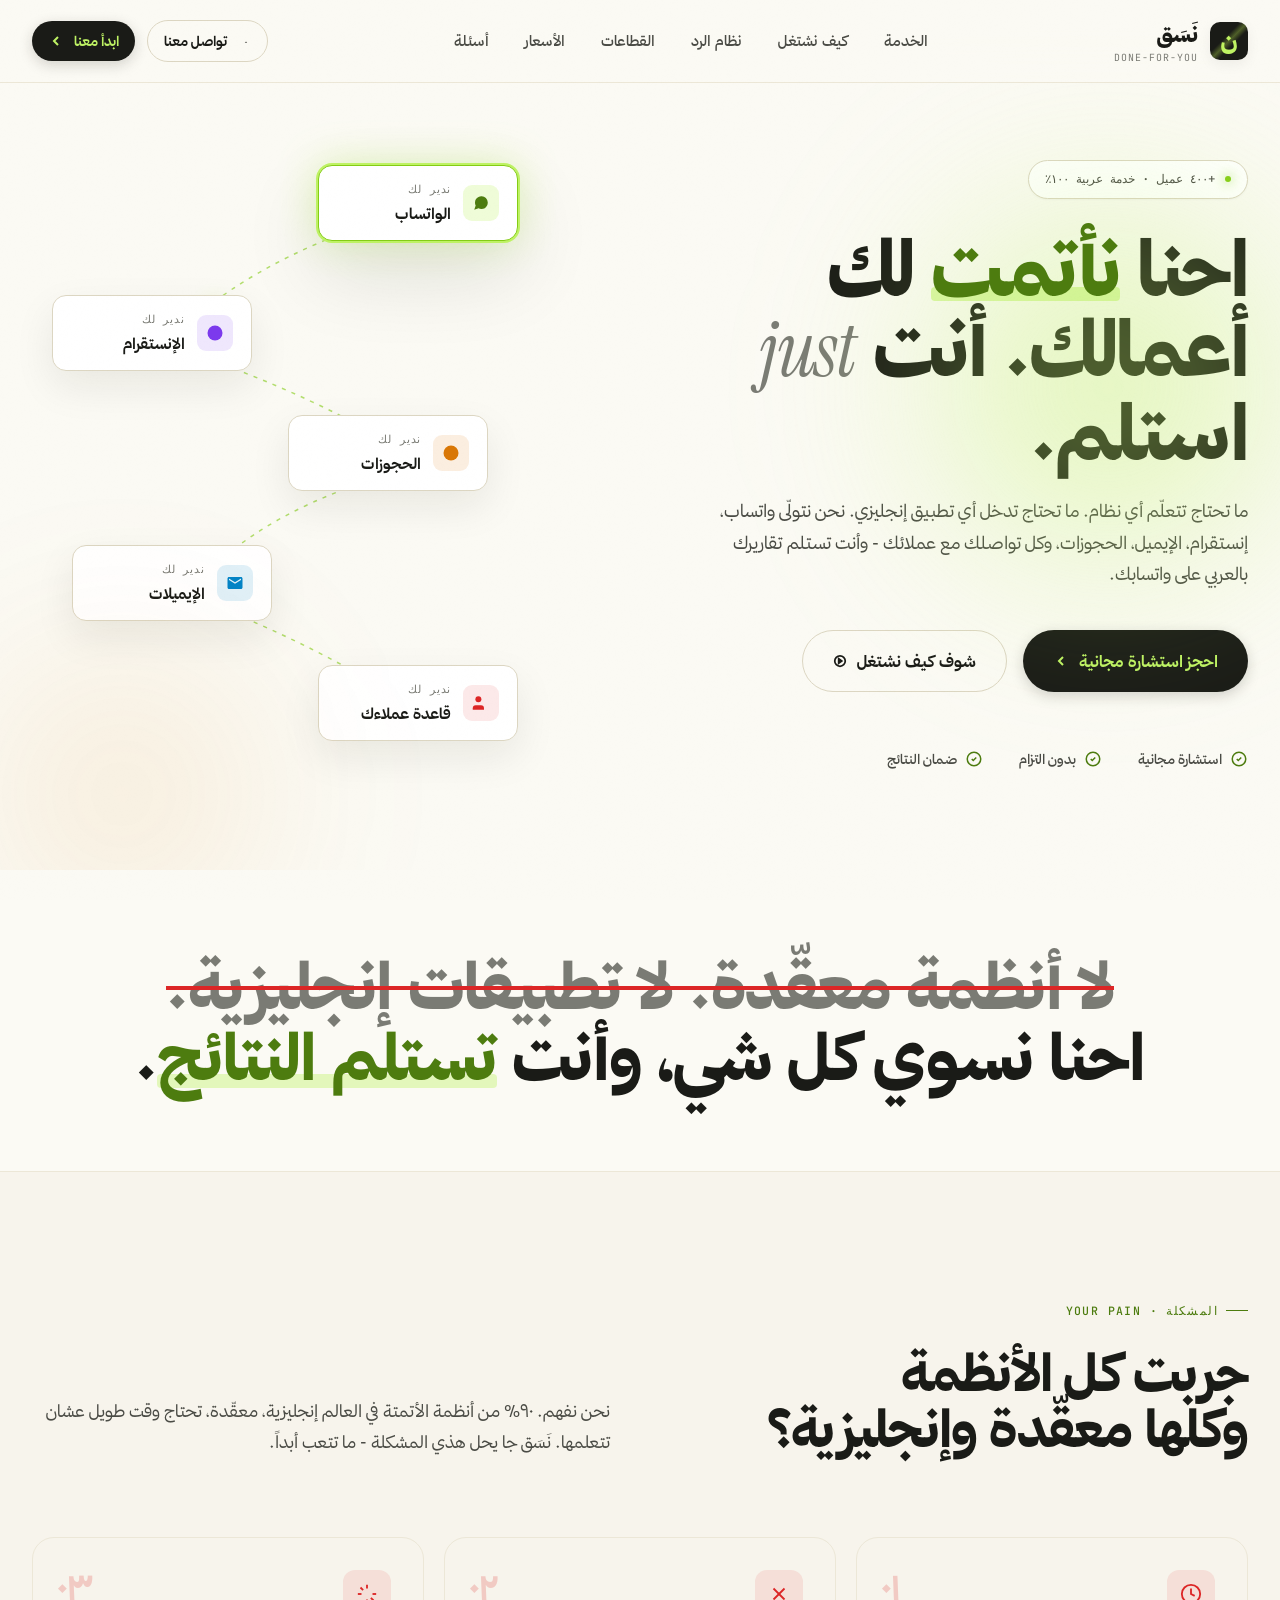
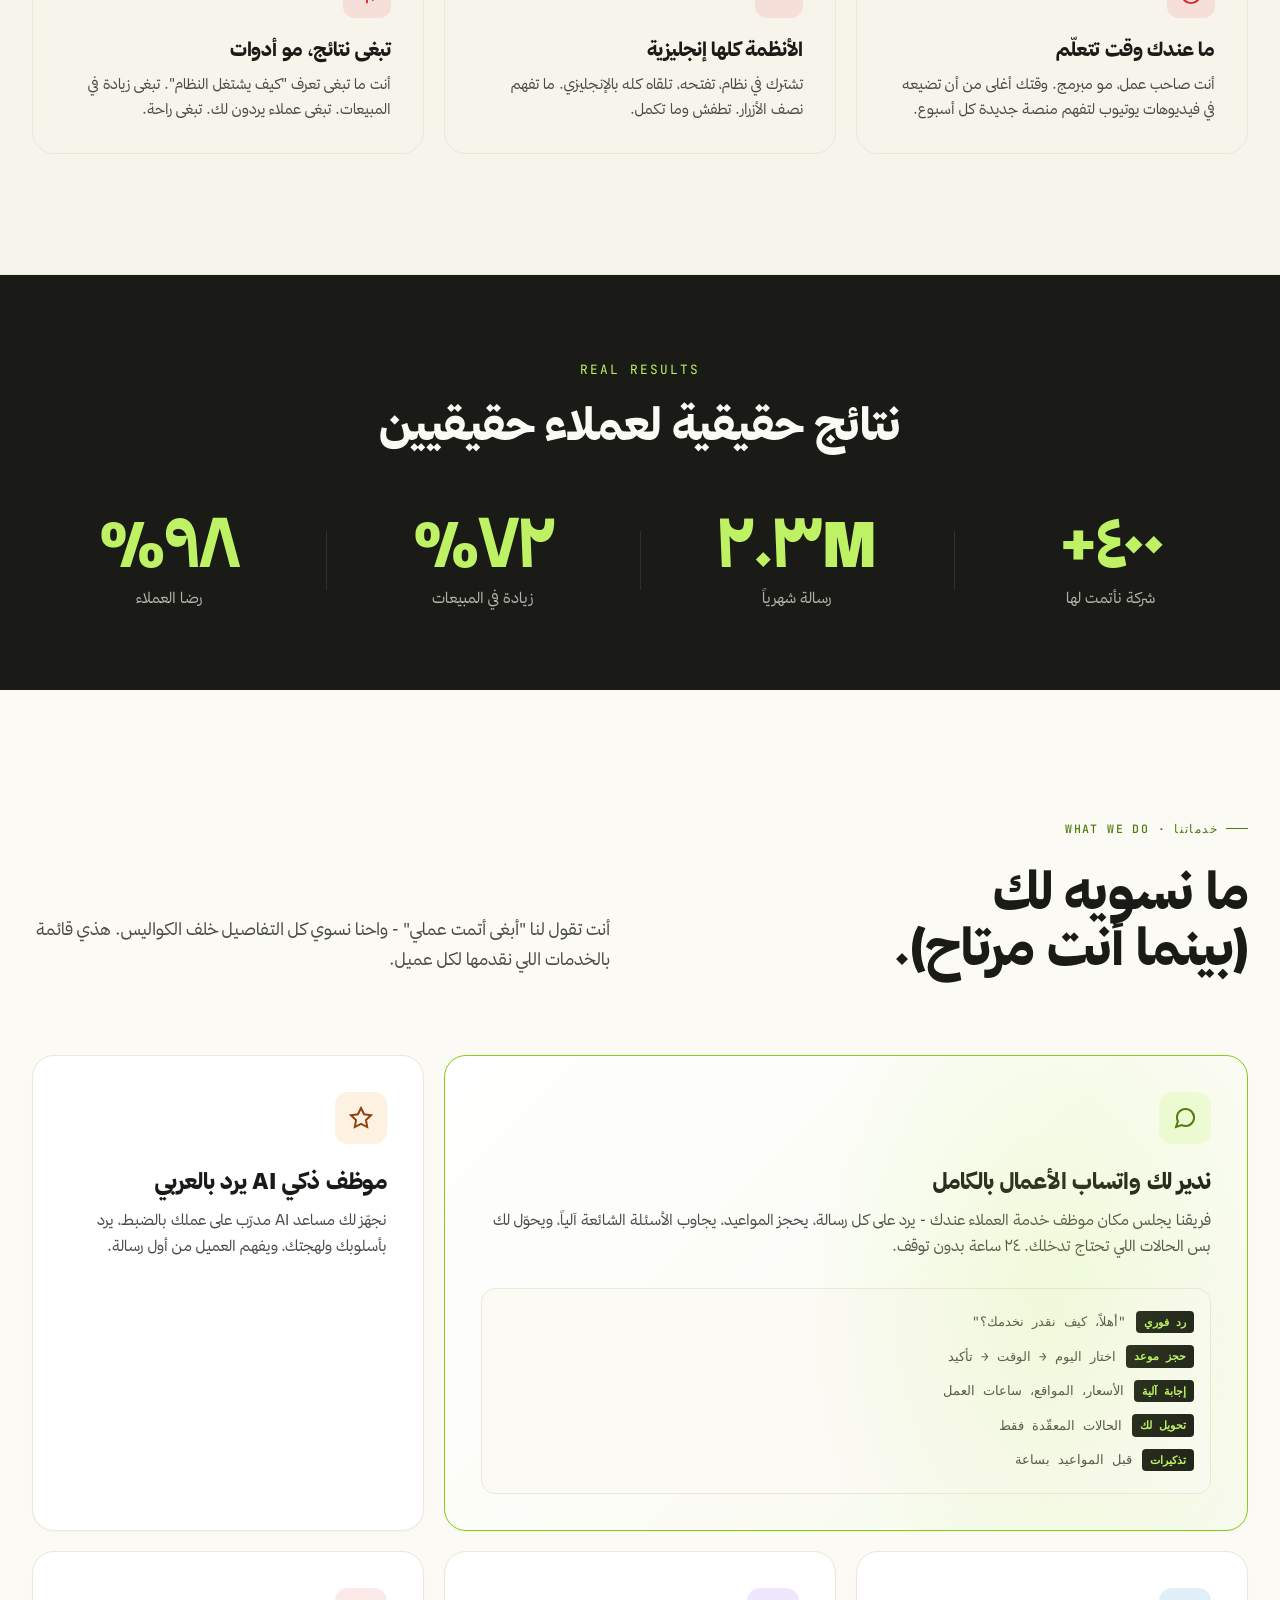
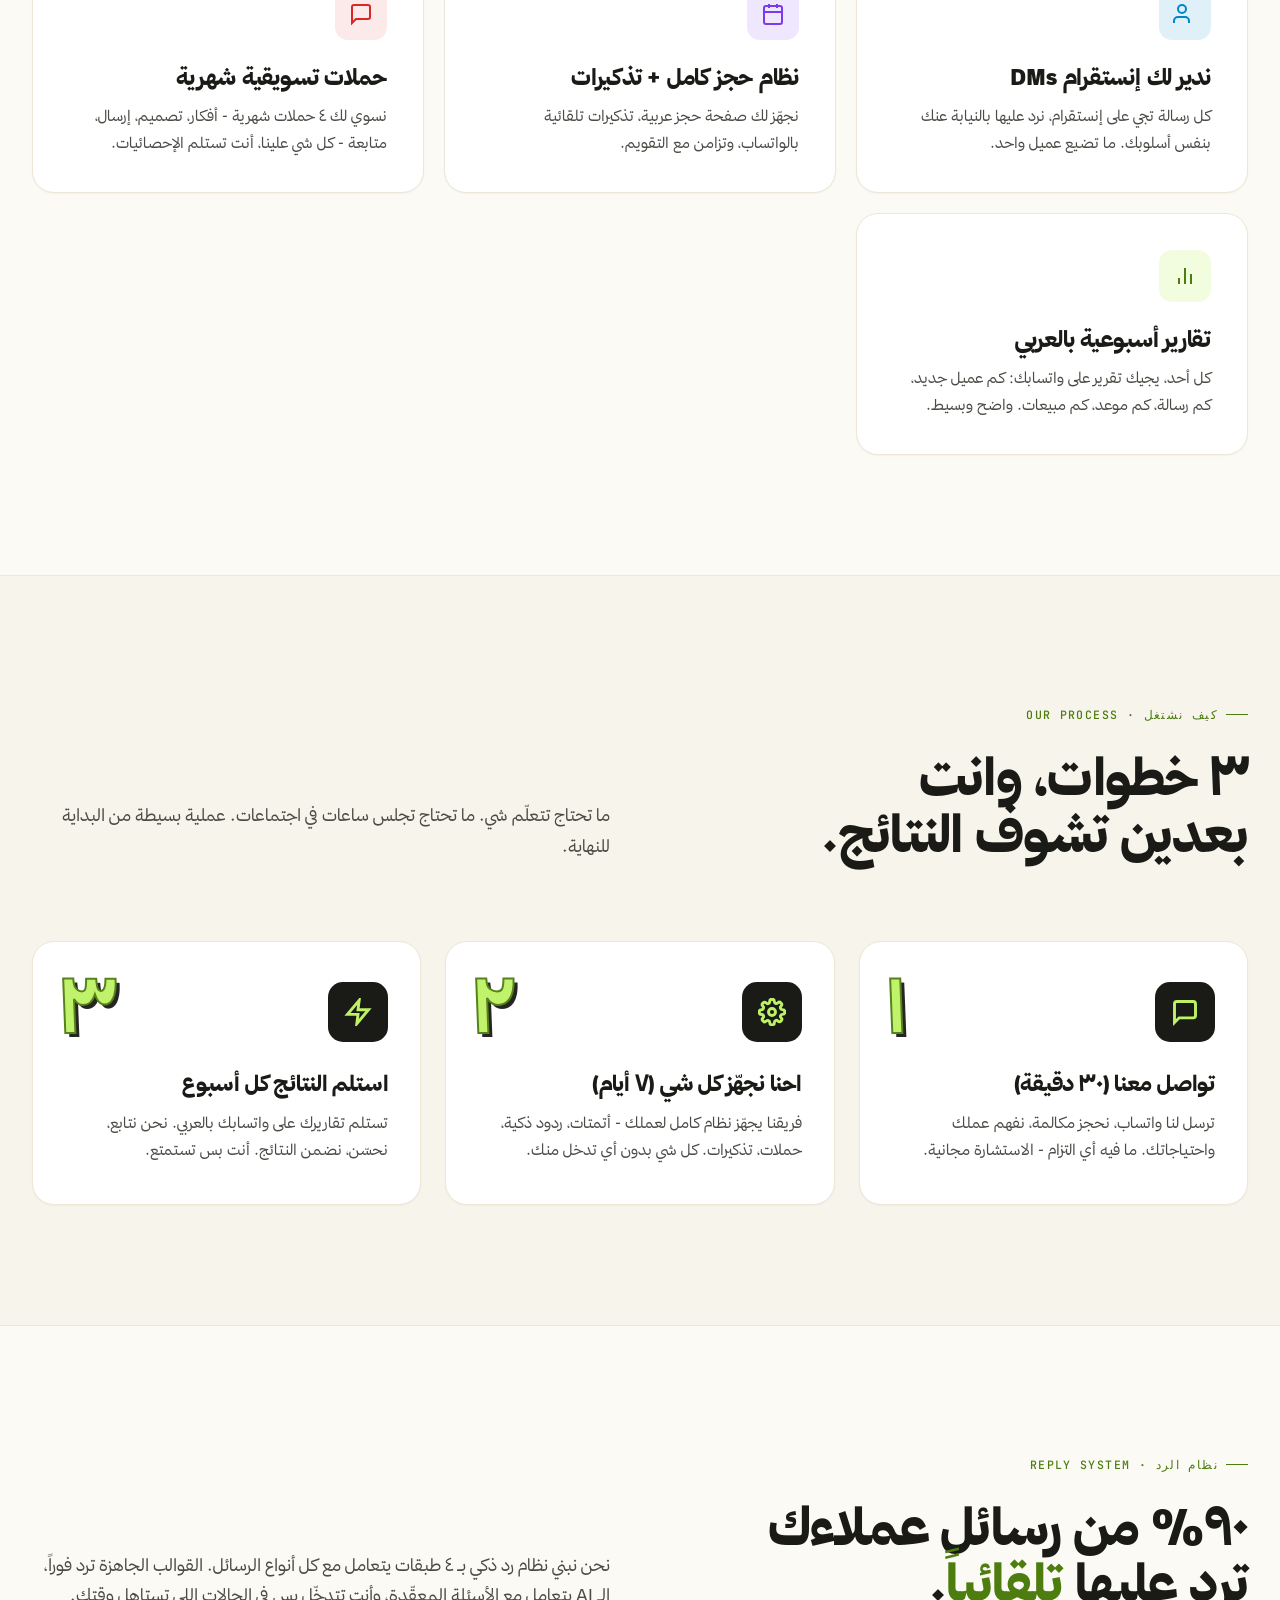
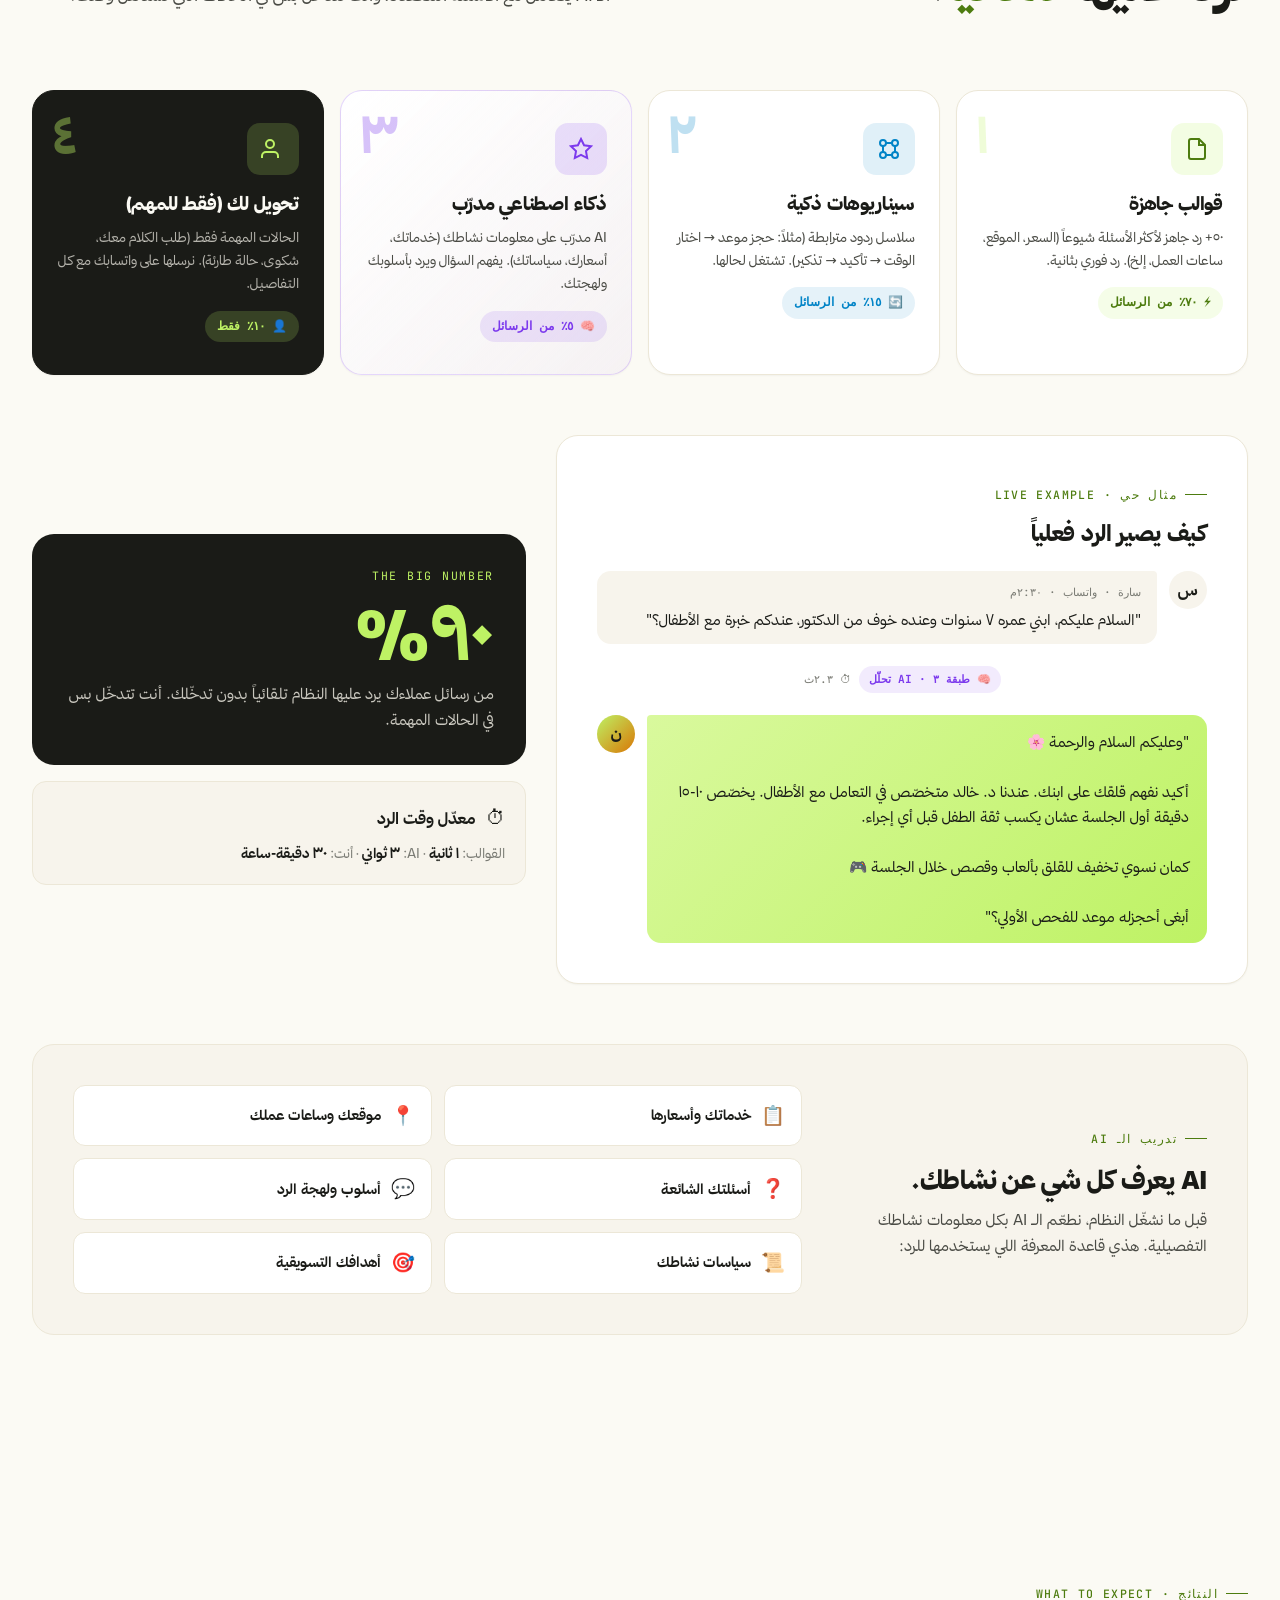
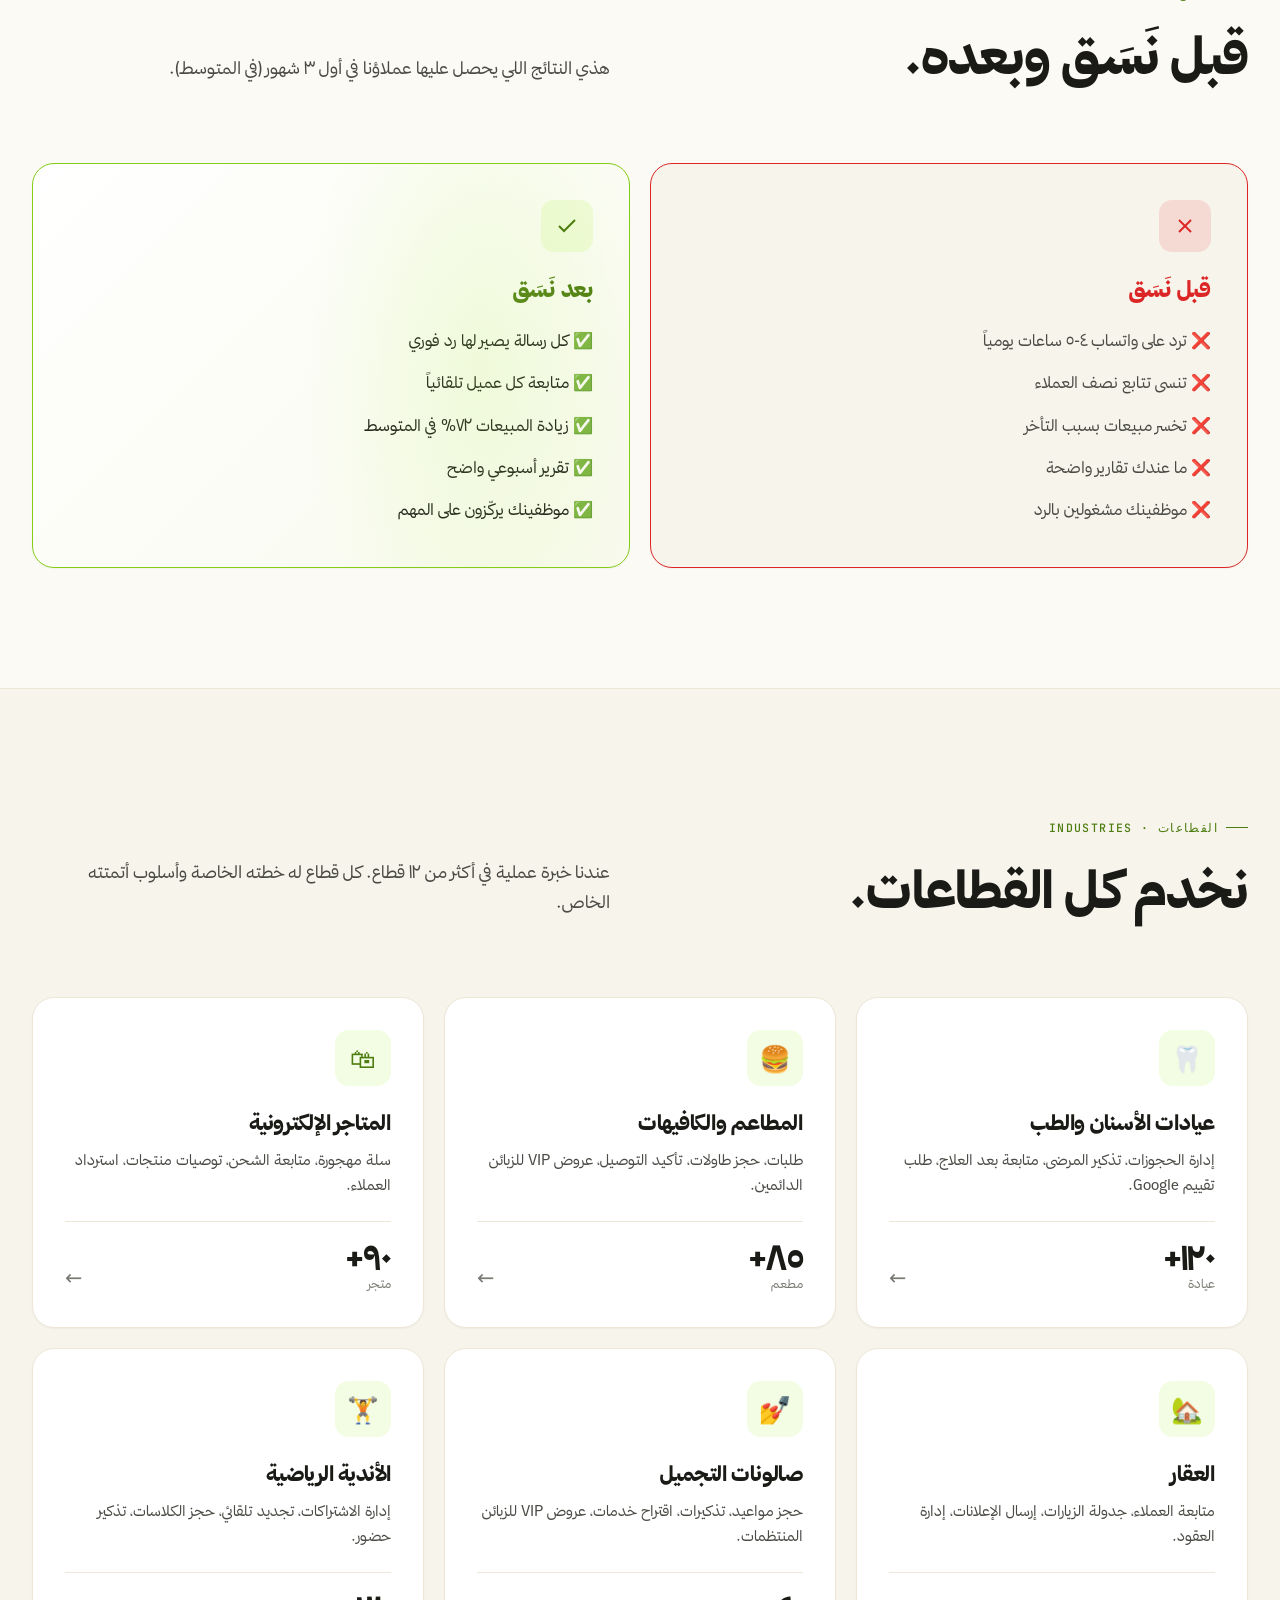
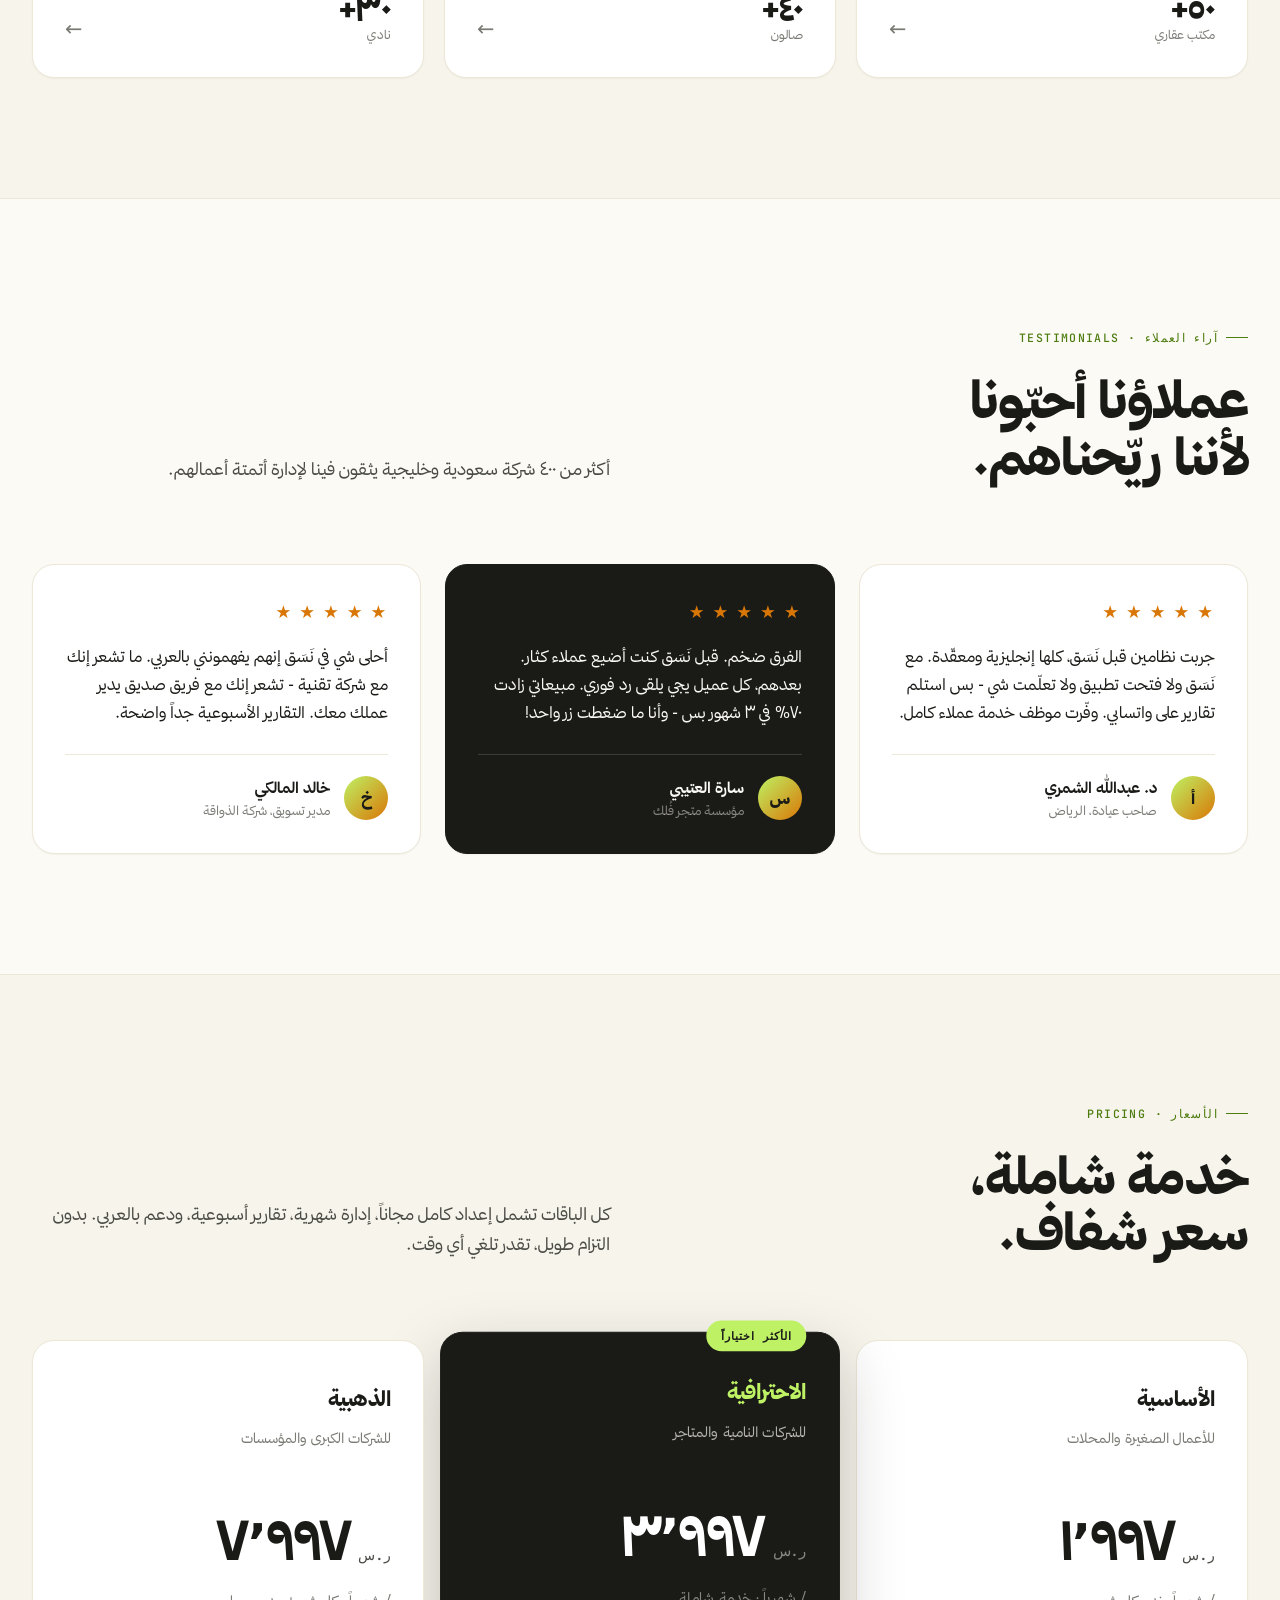
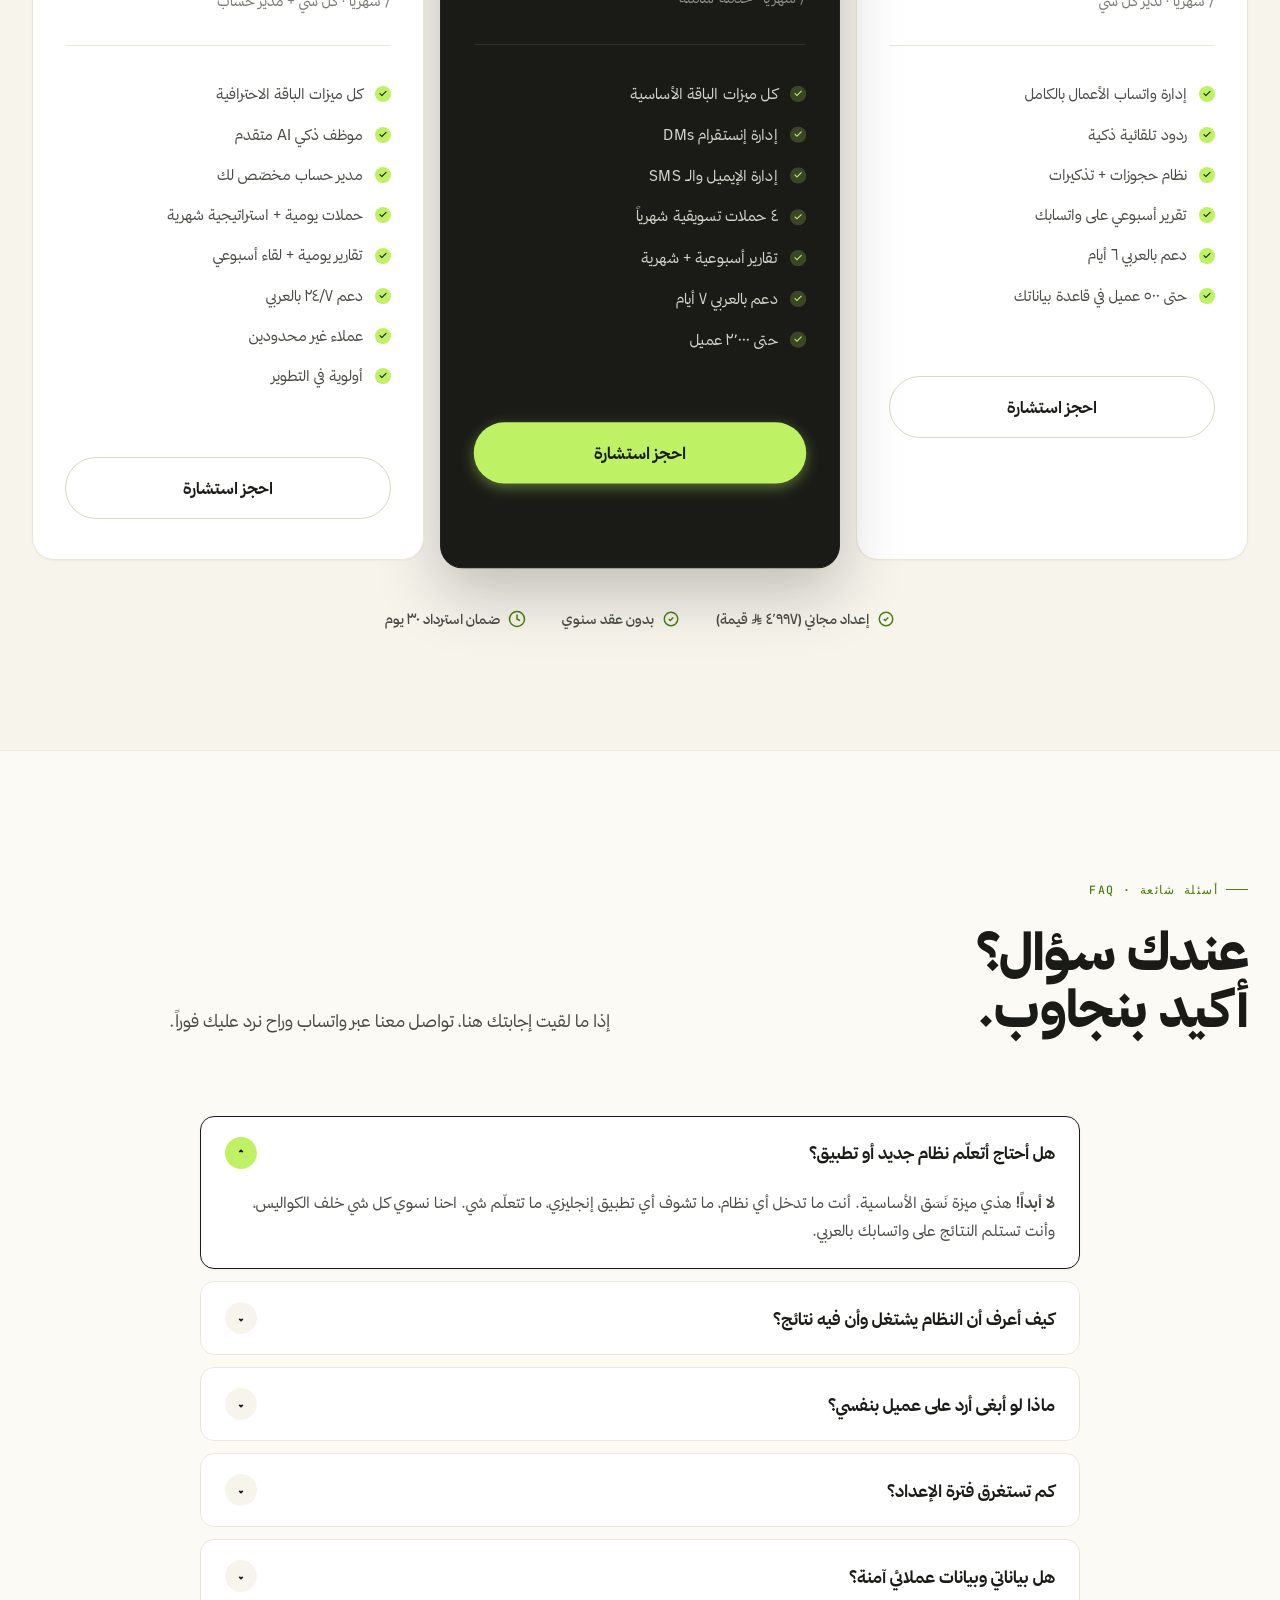
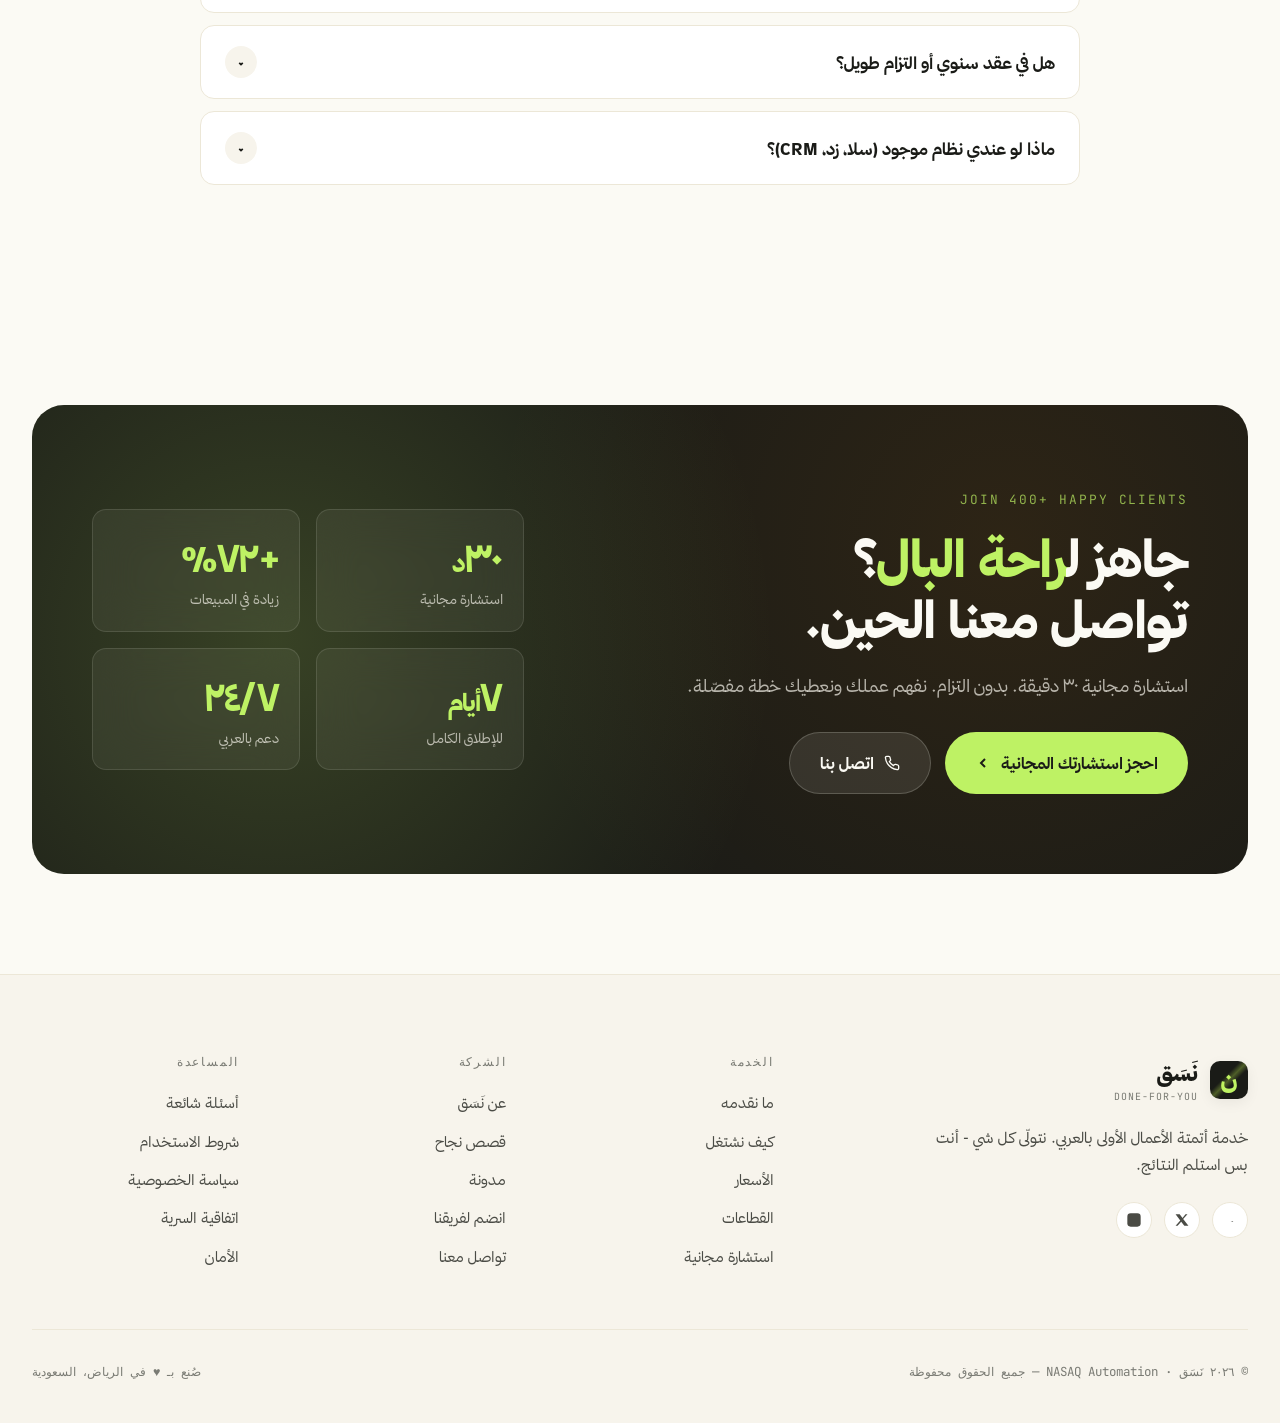
==== commit 5d64fdaf: "Add 'How We Reply' section explaining the 4-layer reply system" ====
--- a/index.html
+++ b/index.html
@@ -28,7 +28,7 @@
     <div class="nav-links">
       <a href="#what">الخدمة</a>
       <a href="#how">كيف نشتغل</a>
-      <a href="#results">النتائج</a>
+      <a href="#reply">نظام الرد</a>
       <a href="#industries">القطاعات</a>
       <a href="#pricing">الأسعار</a>
       <a href="#faq">أسئلة</a>
@@ -407,6 +407,176 @@
     </div>
   </div>
 </section>
+
+<!-- ==================== HOW WE REPLY ==================== -->
+<section id="reply">
+  <div class="wrap">
+    <div class="section-head">
+      <div>
+        <span class="eyebrow">نظام الرد · REPLY SYSTEM</span>
+        <h2 class="display-2" style="margin-top: 24px;">٩٠٪ من رسائل عملاءك<br>ترد عليها <span style="color: var(--lime-deep);">تلقائياً</span>.</h2>
+      </div>
+      <p>نحن نبني نظام رد ذكي بـ ٤ طبقات يتعامل مع كل أنواع الرسائل. القوالب الجاهزة ترد فوراً، الـ AI يتعامل مع الأسئلة المعقّدة، وأنت تتدخّل بس في الحالات اللي تستاهل وقتك.</p>
+    </div>
+
+    <!-- 4 Layers Grid -->
+    <div style="display: grid; grid-template-columns: repeat(4, 1fr); gap: 16px; margin-top: 60px;" class="reply-layers">
+
+      <!-- Layer 1: Templates -->
+      <div class="feature-card" style="position: relative; padding: 32px 24px; min-height: 280px;">
+        <div style="position: absolute; top: 20px; left: 20px; font-family: var(--font-display); font-weight: 900; font-size: 3rem; color: var(--lime); opacity: 0.25; line-height: 1;">١</div>
+        <div class="feature-icon" style="background: rgba(190, 242, 100, 0.18); color: var(--lime-deep); margin-bottom: 18px;">
+          <svg viewBox="0 0 24 24" fill="none" stroke="currentColor" stroke-width="2"><path d="M14 2H6a2 2 0 0 0-2 2v16a2 2 0 0 0 2 2h12a2 2 0 0 0 2-2V8z"/><polyline points="14 2 14 8 20 8"/></svg>
+        </div>
+        <h3 style="font-size: 1.15rem; margin-bottom: 10px; font-weight: 900;">قوالب جاهزة</h3>
+        <p style="font-size: 0.85rem; color: var(--text-2); line-height: 1.7; margin-bottom: 16px;">٥٠+ رد جاهز لأكثر الأسئلة شيوعاً (السعر، الموقع، ساعات العمل، إلخ). رد فوري بثانية.</p>
+        <div style="display: inline-flex; align-items: center; gap: 6px; padding: 6px 12px; background: rgba(190, 242, 100, 0.15); border-radius: 100px; font-family: var(--font-mono); font-size: 0.75rem; font-weight: 700; color: var(--lime-deep);">
+          ⚡ ٧٠٪ من الرسائل
+        </div>
+      </div>
+
+      <!-- Layer 2: Workflows -->
+      <div class="feature-card" style="position: relative; padding: 32px 24px; min-height: 280px;">
+        <div style="position: absolute; top: 20px; left: 20px; font-family: var(--font-display); font-weight: 900; font-size: 3rem; color: var(--sky); opacity: 0.25; line-height: 1;">٢</div>
+        <div class="feature-icon" style="background: rgba(2, 132, 199, 0.12); color: var(--sky); margin-bottom: 18px;">
+          <svg viewBox="0 0 24 24" fill="none" stroke="currentColor" stroke-width="2"><circle cx="6" cy="6" r="3"/><circle cx="18" cy="6" r="3"/><circle cx="6" cy="18" r="3"/><circle cx="18" cy="18" r="3"/><path d="M9 6h6M6 9v6M18 9v6M9 18h6"/></svg>
+        </div>
+        <h3 style="font-size: 1.15rem; margin-bottom: 10px; font-weight: 900;">سيناريوهات ذكية</h3>
+        <p style="font-size: 0.85rem; color: var(--text-2); line-height: 1.7; margin-bottom: 16px;">سلاسل ردود مترابطة (مثلاً: حجز موعد → اختار الوقت → تأكيد → تذكير). تشتغل لحالها.</p>
+        <div style="display: inline-flex; align-items: center; gap: 6px; padding: 6px 12px; background: rgba(2, 132, 199, 0.1); border-radius: 100px; font-family: var(--font-mono); font-size: 0.75rem; font-weight: 700; color: var(--sky);">
+          🔄 ١٥٪ من الرسائل
+        </div>
+      </div>
+
+      <!-- Layer 3: AI -->
+      <div class="feature-card" style="position: relative; padding: 32px 24px; min-height: 280px; background: linear-gradient(135deg, var(--ink-2) 0%, rgba(124, 58, 237, 0.04) 100%); border-color: rgba(124, 58, 237, 0.2);">
+        <div style="position: absolute; top: 20px; left: 20px; font-family: var(--font-display); font-weight: 900; font-size: 3rem; color: var(--grape); opacity: 0.3; line-height: 1;">٣</div>
+        <div class="feature-icon" style="background: rgba(124, 58, 237, 0.15); color: var(--grape); margin-bottom: 18px;">
+          <svg viewBox="0 0 24 24" fill="none" stroke="currentColor" stroke-width="2"><polygon points="12 2 15.09 8.26 22 9.27 17 14.14 18.18 21.02 12 17.77 5.82 21.02 7 14.14 2 9.27 8.91 8.26 12 2"/></svg>
+        </div>
+        <h3 style="font-size: 1.15rem; margin-bottom: 10px; font-weight: 900;">ذكاء اصطناعي مدرّب</h3>
+        <p style="font-size: 0.85rem; color: var(--text-2); line-height: 1.7; margin-bottom: 16px;">AI مدرّب على معلومات نشاطك (خدماتك، أسعارك، سياساتك). يفهم السؤال ويرد بأسلوبك ولهجتك.</p>
+        <div style="display: inline-flex; align-items: center; gap: 6px; padding: 6px 12px; background: rgba(124, 58, 237, 0.12); border-radius: 100px; font-family: var(--font-mono); font-size: 0.75rem; font-weight: 700; color: var(--grape);">
+          🧠 ٥٪ من الرسائل
+        </div>
+      </div>
+
+      <!-- Layer 4: Human (You) -->
+      <div class="feature-card" style="position: relative; padding: 32px 24px; min-height: 280px; background: var(--text-1); border-color: var(--text-1);">
+        <div style="position: absolute; top: 20px; left: 20px; font-family: var(--font-display); font-weight: 900; font-size: 3rem; color: var(--lime); opacity: 0.4; line-height: 1;">٤</div>
+        <div class="feature-icon" style="background: rgba(190, 242, 100, 0.18); color: var(--lime); margin-bottom: 18px;">
+          <svg viewBox="0 0 24 24" fill="none" stroke="currentColor" stroke-width="2"><path d="M17 21v-2a4 4 0 0 0-4-4H5a4 4 0 0 0-4 4v2"/><circle cx="9" cy="7" r="4"/></svg>
+        </div>
+        <h3 style="font-size: 1.15rem; margin-bottom: 10px; font-weight: 900; color: var(--ink-1);">تحويل لك (فقط للمهم)</h3>
+        <p style="font-size: 0.85rem; color: rgba(245, 242, 233, 0.7); line-height: 1.7; margin-bottom: 16px;">الحالات المهمة فقط (طلب الكلام معك، شكوى، حالة طارئة). نرسلها على واتسابك مع كل التفاصيل.</p>
+        <div style="display: inline-flex; align-items: center; gap: 6px; padding: 6px 12px; background: rgba(190, 242, 100, 0.18); border-radius: 100px; font-family: var(--font-mono); font-size: 0.75rem; font-weight: 700; color: var(--lime);">
+          👤 ١٠٪ فقط
+        </div>
+      </div>
+
+    </div>
+
+    <!-- Flow visualization -->
+    <div style="display: grid; grid-template-columns: 1.4fr 1fr; gap: 30px; margin-top: 60px; align-items: center;" class="reply-flow-grid">
+
+      <div class="panel-card" style="background: var(--ink-2); border: 1px solid var(--line-soft); border-radius: var(--radius-lg); padding: 40px; box-shadow: var(--shadow-sm);">
+        <span class="eyebrow">مثال حي · LIVE EXAMPLE</span>
+        <h3 style="font-size: 1.4rem; font-weight: 900; margin: 16px 0 24px;">كيف يصير الرد فعلياً</h3>
+
+        <div style="display: flex; flex-direction: column; gap: 14px;">
+
+          <div style="display: flex; gap: 12px; align-items: flex-start;">
+            <div style="width: 38px; height: 38px; border-radius: 50%; background: var(--ink-3); display: grid; place-items: center; flex-shrink: 0; font-weight: 700;">س</div>
+            <div style="background: var(--ink-3); padding: 12px 16px; border-radius: 14px; border-top-right-radius: 4px; flex: 1;">
+              <div style="font-family: var(--font-mono); font-size: 0.7rem; color: var(--text-3); margin-bottom: 6px;">سارة · واتساب · ٢:٣٠م</div>
+              <div style="font-size: 0.92rem; color: var(--text-1);">"السلام عليكم، ابني عمره ٧ سنوات وعنده خوف من الدكتور، عندكم خبرة مع الأطفال؟"</div>
+            </div>
+          </div>
+
+          <div style="display: flex; gap: 8px; align-items: center; justify-content: center; padding: 8px 0;">
+            <span style="font-family: var(--font-mono); font-size: 0.7rem; color: var(--grape); background: rgba(124, 58, 237, 0.1); padding: 4px 10px; border-radius: 100px; font-weight: 700;">🧠 طبقة ٣ · AI تحلّل</span>
+            <span style="font-family: var(--font-mono); font-size: 0.7rem; color: var(--text-3);">⏱ ٢.٣ث</span>
+          </div>
+
+          <div style="display: flex; gap: 12px; align-items: flex-start; flex-direction: row-reverse;">
+            <div style="width: 38px; height: 38px; border-radius: 50%; background: linear-gradient(135deg, var(--lime), var(--amber)); display: grid; place-items: center; flex-shrink: 0; font-weight: 700; color: var(--text-1);">ن</div>
+            <div style="background: linear-gradient(135deg, var(--lime-bright) 0%, var(--lime) 100%); padding: 14px 18px; border-radius: 14px; border-top-left-radius: 4px; flex: 1; color: var(--text-1);">
+              <div style="font-size: 0.92rem; line-height: 1.7;">"وعليكم السلام والرحمة 🌸<br><br>أكيد نفهم قلقك على ابنك. عندنا د. خالد متخصّص في التعامل مع الأطفال. يخصّص ١٠-١٥ دقيقة أول الجلسة عشان يكسب ثقة الطفل قبل أي إجراء.<br><br>كمان نسوي تخفيف للقلق بألعاب وقصص خلال الجلسة 🎮<br><br>أبغى أحجزله موعد للفحص الأولي؟"</div>
+            </div>
+          </div>
+
+        </div>
+      </div>
+
+      <div>
+        <div style="background: var(--text-1); color: var(--ink-1); border-radius: var(--radius-lg); padding: 32px; margin-bottom: 16px;">
+          <div style="font-family: var(--font-mono); font-size: 0.72rem; color: var(--lime); letter-spacing: 0.15em;">THE BIG NUMBER</div>
+          <div style="font-family: var(--font-display); font-size: 4.5rem; font-weight: 900; color: var(--lime); line-height: 1; margin: 12px 0;">٩٠٪</div>
+          <div style="color: rgba(245, 242, 233, 0.8); font-size: 0.95rem; line-height: 1.7;">من رسائل عملاءك يرد عليها النظام تلقائياً بدون تدخّلك. أنت تتدخّل بس في الحالات المهمة.</div>
+        </div>
+
+        <div style="background: var(--ink-3); border: 1px solid var(--line-soft); border-radius: var(--radius); padding: 20px;">
+          <div style="display: flex; align-items: center; gap: 10px; margin-bottom: 8px;">
+            <span style="font-size: 1.2rem;">⏱</span>
+            <div style="font-weight: 700;">معدّل وقت الرد</div>
+          </div>
+          <div style="color: var(--text-3); font-size: 0.85rem; line-height: 1.6;">القوالب: <span style="color: var(--text-1); font-weight: 700;">١ ثانية</span> · AI: <span style="color: var(--text-1); font-weight: 700;">٣ ثواني</span> · أنت: <span style="color: var(--text-1); font-weight: 700;">٣٠ دقيقة-ساعة</span></div>
+        </div>
+      </div>
+
+    </div>
+
+    <!-- What we feed the AI -->
+    <div style="margin-top: 60px; background: var(--ink-3); border: 1px solid var(--line-soft); border-radius: var(--radius-lg); padding: 40px;">
+      <div style="display: grid; grid-template-columns: 1fr 2fr; gap: 40px; align-items: center;" class="ai-train-grid">
+        <div>
+          <span class="eyebrow">تدريب الـ AI</span>
+          <h3 style="font-size: 1.6rem; font-weight: 900; margin: 16px 0 12px;">AI يعرف كل شي عن نشاطك.</h3>
+          <p style="color: var(--text-2); font-size: 0.95rem; line-height: 1.7;">قبل ما نشغّل النظام، نطعّم الـ AI بكل معلومات نشاطك التفصيلية. هذي قاعدة المعرفة اللي يستخدمها للرد:</p>
+        </div>
+
+        <div style="display: grid; grid-template-columns: 1fr 1fr; gap: 12px;">
+          <div style="background: var(--ink-2); padding: 14px 16px; border-radius: 12px; border: 1px solid var(--line-soft); display: flex; align-items: center; gap: 10px;">
+            <span style="font-size: 1.2rem;">📋</span>
+            <div style="font-size: 0.88rem; font-weight: 600;">خدماتك وأسعارها</div>
+          </div>
+          <div style="background: var(--ink-2); padding: 14px 16px; border-radius: 12px; border: 1px solid var(--line-soft); display: flex; align-items: center; gap: 10px;">
+            <span style="font-size: 1.2rem;">📍</span>
+            <div style="font-size: 0.88rem; font-weight: 600;">موقعك وساعات عملك</div>
+          </div>
+          <div style="background: var(--ink-2); padding: 14px 16px; border-radius: 12px; border: 1px solid var(--line-soft); display: flex; align-items: center; gap: 10px;">
+            <span style="font-size: 1.2rem;">❓</span>
+            <div style="font-size: 0.88rem; font-weight: 600;">أسئلتك الشائعة</div>
+          </div>
+          <div style="background: var(--ink-2); padding: 14px 16px; border-radius: 12px; border: 1px solid var(--line-soft); display: flex; align-items: center; gap: 10px;">
+            <span style="font-size: 1.2rem;">💬</span>
+            <div style="font-size: 0.88rem; font-weight: 600;">أسلوب ولهجة الرد</div>
+          </div>
+          <div style="background: var(--ink-2); padding: 14px 16px; border-radius: 12px; border: 1px solid var(--line-soft); display: flex; align-items: center; gap: 10px;">
+            <span style="font-size: 1.2rem;">📜</span>
+            <div style="font-size: 0.88rem; font-weight: 600;">سياسات نشاطك</div>
+          </div>
+          <div style="background: var(--ink-2); padding: 14px 16px; border-radius: 12px; border: 1px solid var(--line-soft); display: flex; align-items: center; gap: 10px;">
+            <span style="font-size: 1.2rem;">🎯</span>
+            <div style="font-size: 0.88rem; font-weight: 600;">أهدافك التسويقية</div>
+          </div>
+        </div>
+      </div>
+    </div>
+
+  </div>
+</section>
+
+<style>
+@media (max-width: 1024px) {
+  .reply-layers { grid-template-columns: 1fr 1fr !important; }
+  .reply-flow-grid { grid-template-columns: 1fr !important; }
+  .ai-train-grid { grid-template-columns: 1fr !important; }
+}
+@media (max-width: 640px) {
+  .reply-layers { grid-template-columns: 1fr !important; }
+}
+</style>
 
 <!-- ==================== RESULTS / BEFORE-AFTER ==================== -->
 <section id="results">
